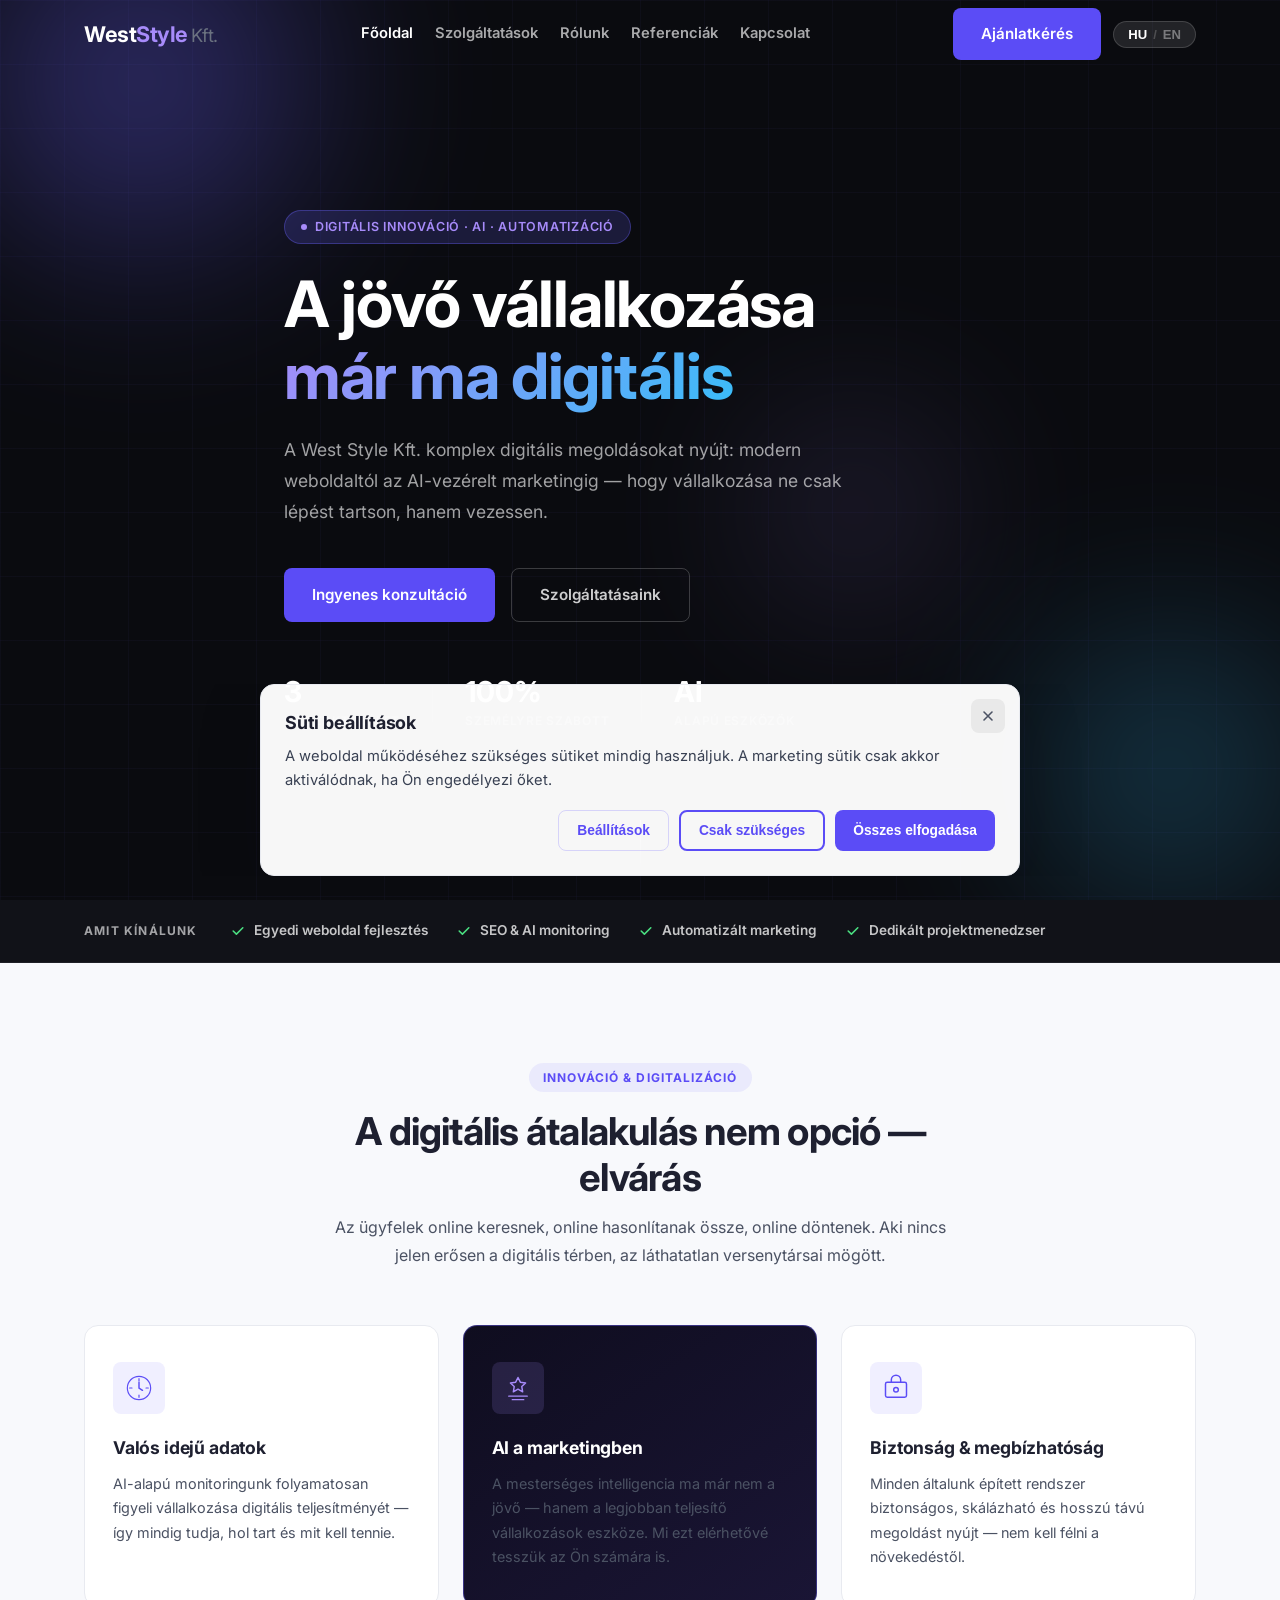
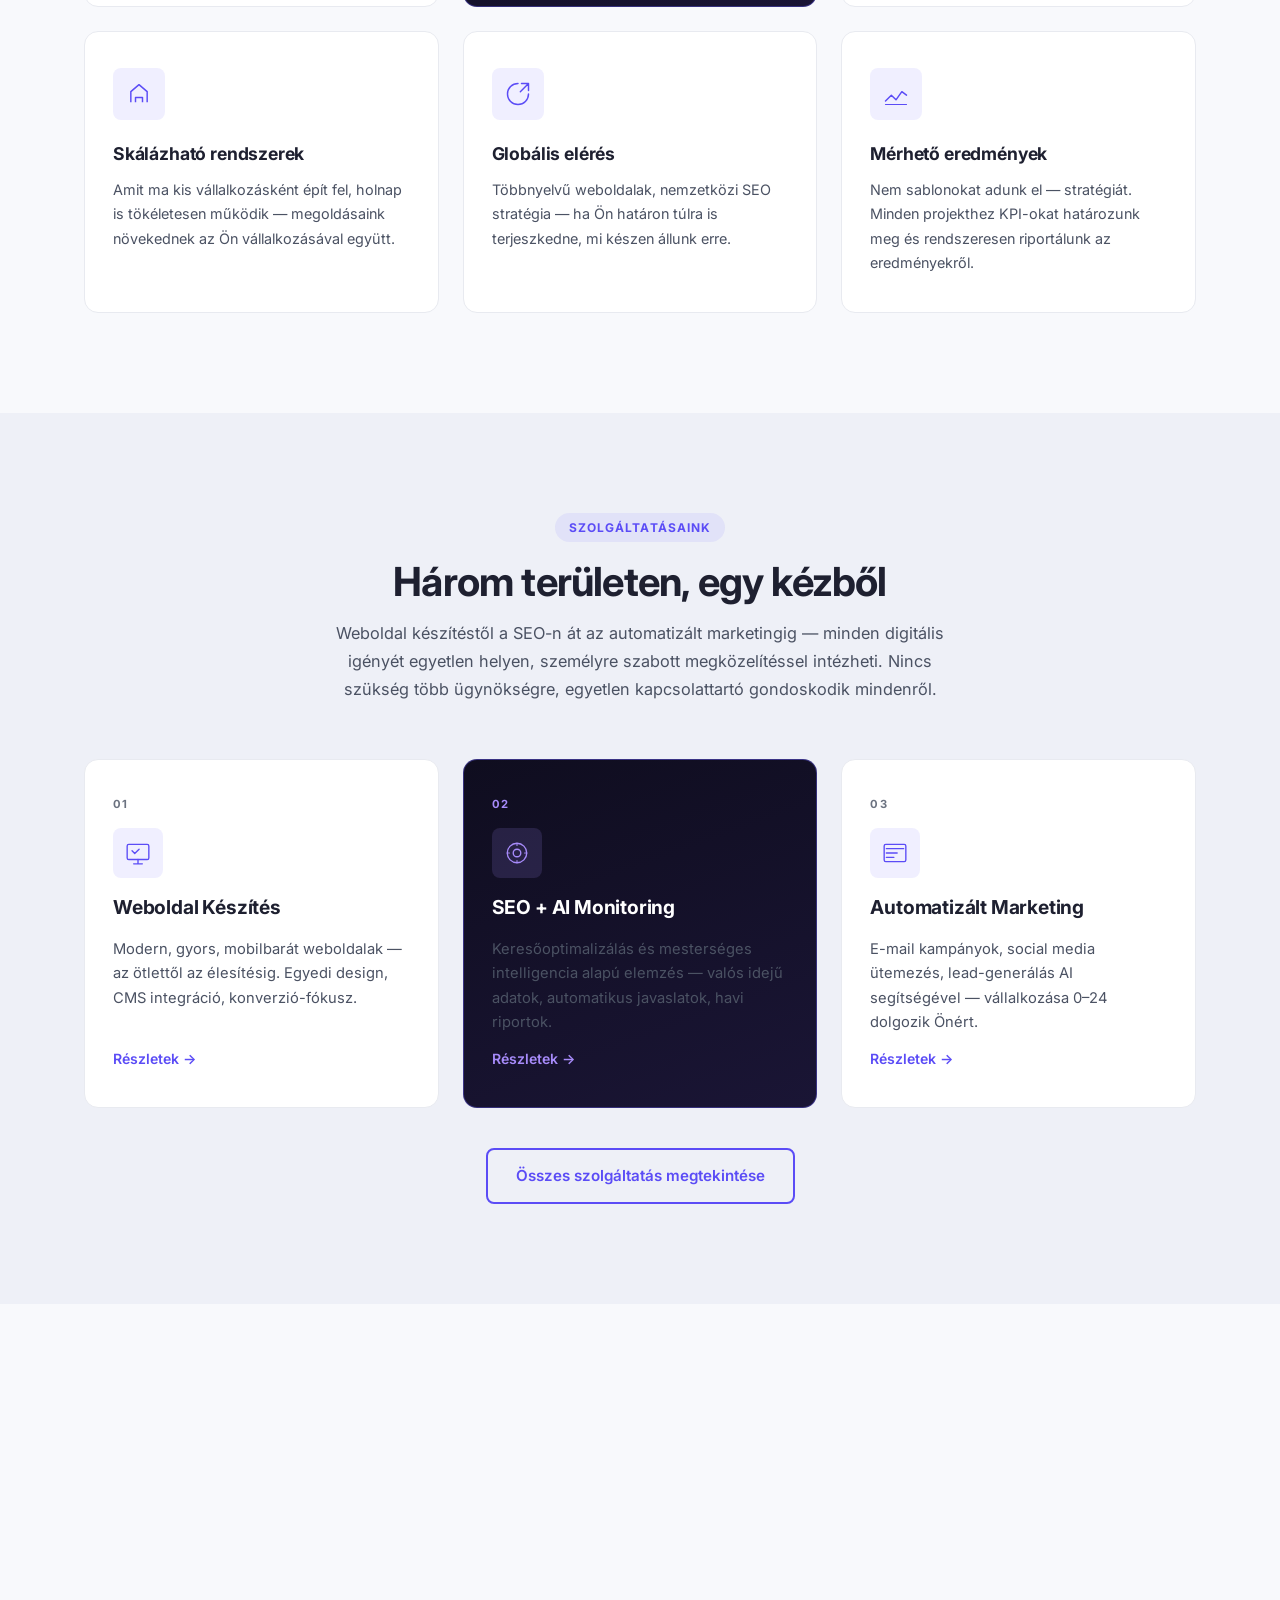
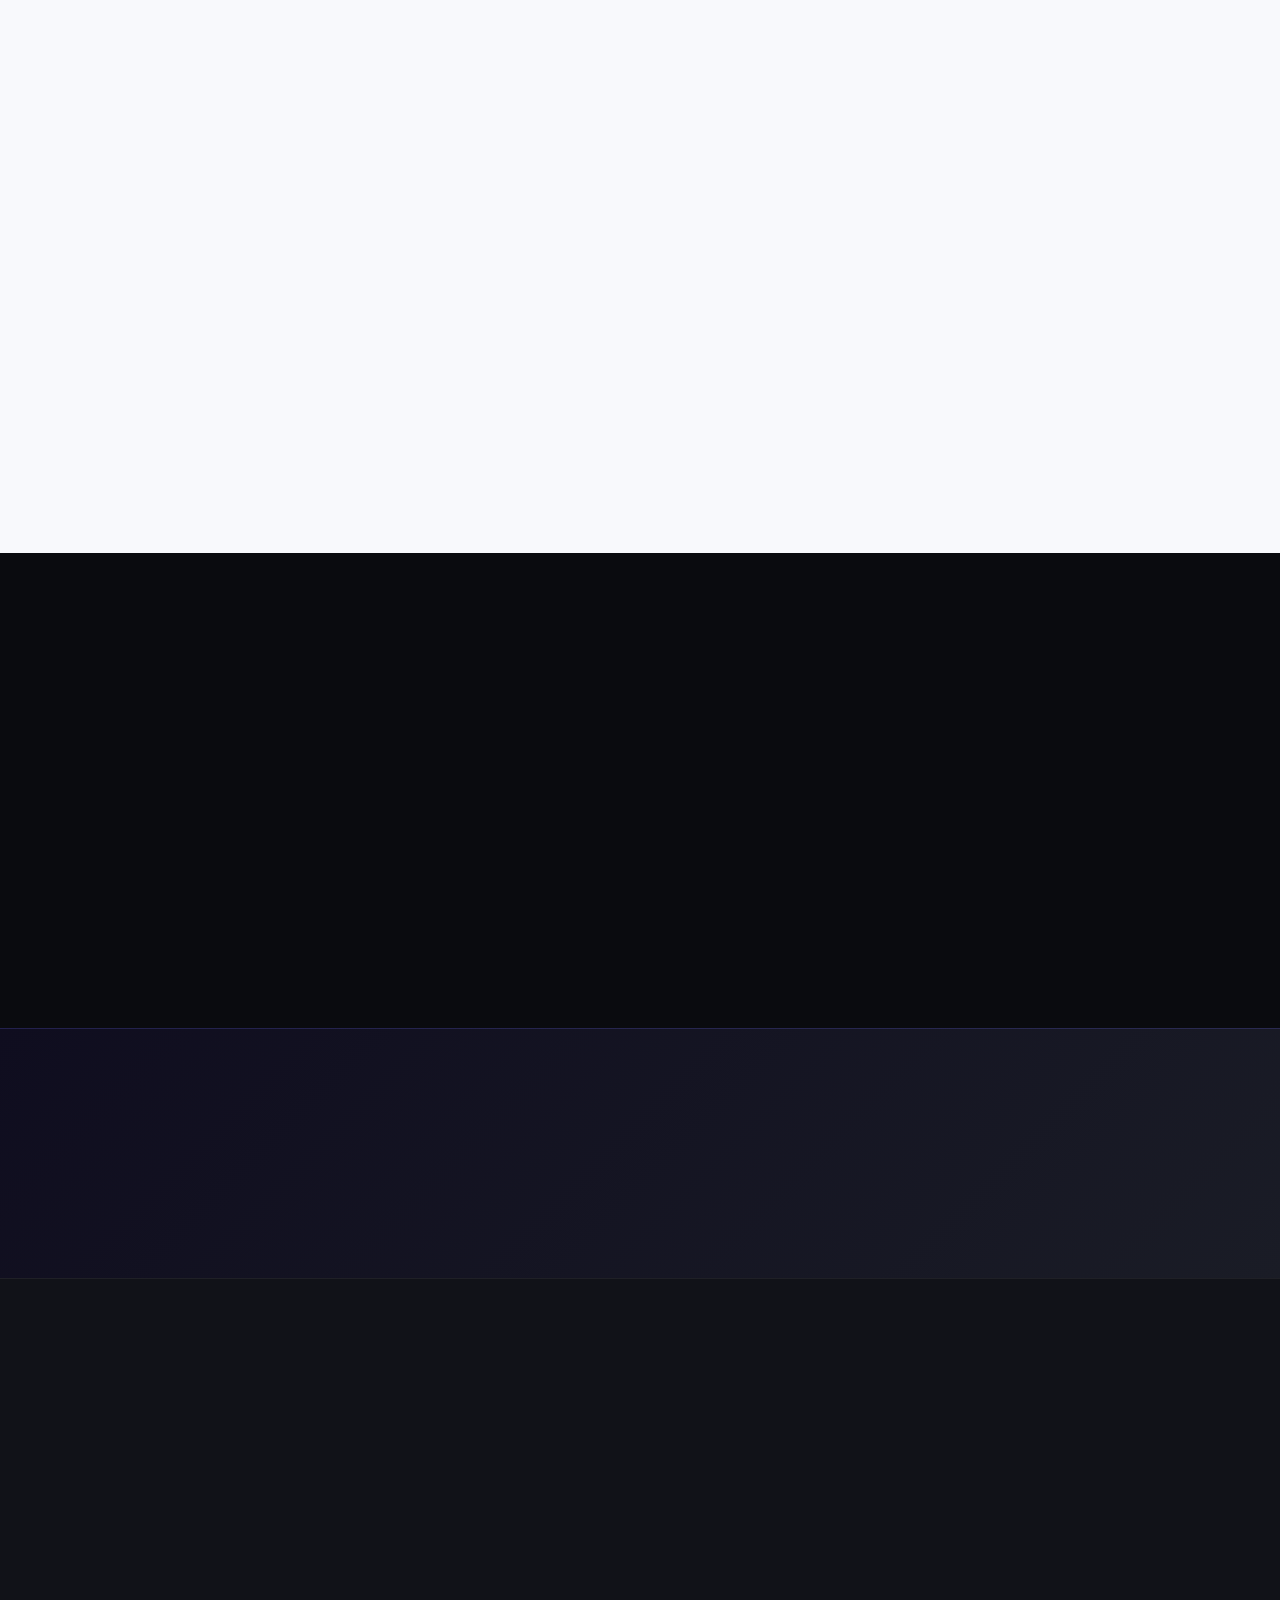
==== index.html @ ca1b60b7 "fix(seo): apply SEO fixes to index.html — 2026-07-02 Changes: meta_description Generated by SEO Agen" ====
<!DOCTYPE html>
<html lang="hu">
<head>
  <meta charset="UTF-8" />
  <meta name="viewport" content="width=device-width, initial-scale=1.0" />
  <title>Kapcsolat – West Style Kft. | Weboldal készítés Mosonmagyaróváron</title>
  <meta name="description" content="Professzionális weboldal készítés, SEO optimalizálás és AI marketing megoldások kis- és középvállalkozások számára. Kérjen ajánlatot még ma!" />
  <link rel="preconnect" href="https://fonts.googleapis.com" />
  <link rel="preconnect" href="https://fonts.gstatic.com" crossorigin />
  <link rel="preload" as="style" href="https://fonts.googleapis.com/css2?family=Inter:wght@400;600;700&display=swap" onload="this.onload=null;this.rel='stylesheet'" />
  <noscript><link href="https://fonts.googleapis.com/css2?family=Inter:wght@400;600;700&display=swap" rel="stylesheet" /></noscript>
  <link rel="canonical" href="https://weststylee.hu/" />
  <link rel="stylesheet" href="style.css" />
  
  
  
  
  
  
  
  
  
  <script type="application/ld+json">
{
  "@context": "https://schema.org",
  "@type": "Service",
  "serviceType": "Weboldal készítés és digitális marketing",
  "provider": {
    "@type": "Organization",
    "name": "West Style Kft.",
    "url": "https://weststylee.hu"
  },
  "areaServed": {
    "@type": "City",
    "name": "Mosonmagyaróvár"
  },
  "hasOfferCatalog": {
    "@type": "OfferCatalog",
    "name": "Digitális szolgáltatások",
    "itemListElement": [
      {
        "@type": "Offer",
        "itemOffered": {
          "@type": "Service",
          "name": "Weboldal készítés"
        }
      },
      {
        "@type": "Offer",
        "itemOffered": {
          "@type": "Service",
          "name": "SEO optimalizálás"
        }
      },
      {
        "@type": "Offer",
        "itemOffered": {
          "@type": "Service",
          "name": "AI-alapú marketing"
        }
      }
    ]
  }
}
</script>
</head>
<body>

  <!-- NAVBAR -->
  <header class="navbar" id="navbar">
    <div class="container nav-inner">
      <a href="index.html" class="logo">
        <span class="logo-west">West</span><span class="logo-style">Style</span>
        <span class="logo-kft">Kft.</span>
      </a>
      <nav class="nav-links" id="nav-links">
        <a href="index.html" class="nav-active" data-i18n="nav.home">Főoldal</a>
        <a href="szolgaltatasok.html" data-i18n="nav.services">Szolgáltatások</a>
        <a href="rolunk.html" data-i18n="nav.about">Rólunk</a>
        <a href="referenciak.html" data-i18n="nav.references">Referenciák</a>
        <a href="kapcsolat.html" data-i18n="nav.contact">Kapcsolat</a>
      </nav>
      <div class="nav-right">
        <a href="kapcsolat.html" class="btn btn-primary btn-sm" data-i18n="nav.cta">Ajánlatkérés</a>
        <button class="lang-toggle" id="langToggle" type="button" aria-label="Nyelvváltás">
          <span class="lang-hu active" id="langHU">HU</span>
          <span class="lang-sep">/</span>
          <span class="lang-en" id="langEN">EN</span>
        </button>
        <button class="hamburger" id="hamburger" type="button" aria-label="Menü megnyitása" aria-controls="nav-links" aria-expanded="false">
          <span></span><span></span><span></span>
        </button>
      </div>
    </div>
  </header>

  
  <main>
<!-- HERO -->
  <section class="hero" id="hero">
    <div class="hero-bg">
      <div class="hero-orb orb1"></div>
      <div class="hero-orb orb2"></div>
      <div class="hero-orb orb3"></div>
      <div class="hero-grid"></div>
    </div>
    <div class="container hero-content">
      <div class="hero-badge" data-i18n="hero.badge">Digitális Innováció · AI · Automatizáció</div>
      <h1 class="hero-title">
        <span data-i18n="hero.title1">A jövő vállalkozása</span><br />
        <span class="gradient-text" data-i18n="hero.title2">már ma digitális</span>
      </h1>
      <p class="hero-sub" data-i18n="hero.sub">
        A West Style Kft. komplex digitális megoldásokat nyújt: modern weboldaltól az AI-vezérelt
        marketingig — hogy vállalkozása ne csak lépést tartson, hanem vezessen.
      </p>
      <div class="hero-actions">
        <a href="kapcsolat.html" class="btn btn-primary" data-i18n="hero.cta">Ingyenes konzultáció</a>
        <a href="szolgaltatasok.html" class="btn btn-ghost" data-i18n="hero.learn">Szolgáltatásaink</a>
      </div>
      <div class="hero-stats">
        <div class="stat">
          <span class="stat-num">3</span>
          <span class="stat-label" data-i18n="hero.stat1">Fő szakterület</span>
        </div>
        <div class="stat-divider"></div>
        <div class="stat">
          <span class="stat-num">100%</span>
          <span class="stat-label" data-i18n="hero.stat2">Személyre szabott</span>
        </div>
        <div class="stat-divider"></div>
        <div class="stat">
          <span class="stat-num">AI</span>
          <span class="stat-label" data-i18n="hero.stat3">Alapú eszközök</span>
        </div>
      </div>
    </div>
    <div class="hero-scroll"><div class="scroll-line"></div></div>
  </section>

  <!-- TRUST BAR -->
  <section class="trust-bar">
    <div class="container trust-inner">
      <span class="trust-label" data-i18n="trust.label">Amit kínálunk</span>
      <div class="trust-items">
        <div class="trust-item">
          <svg viewBox="0 0 20 20" fill="currentColor"><path fill-rule="evenodd" d="M16.707 5.293a1 1 0 010 1.414l-8 8a1 1 0 01-1.414 0l-4-4a1 1 0 011.414-1.414L8 12.586l7.293-7.293a1 1 0 011.414 0z" clip-rule="evenodd"/></svg>
          <span data-i18n="trust.i1">Egyedi weboldal fejlesztés</span>
        </div>
        <div class="trust-item">
          <svg viewBox="0 0 20 20" fill="currentColor"><path fill-rule="evenodd" d="M16.707 5.293a1 1 0 010 1.414l-8 8a1 1 0 01-1.414 0l-4-4a1 1 0 011.414-1.414L8 12.586l7.293-7.293a1 1 0 011.414 0z" clip-rule="evenodd"/></svg>
          <span data-i18n="trust.i2">SEO &amp; AI monitoring</span>
        </div>
        <div class="trust-item">
          <svg viewBox="0 0 20 20" fill="currentColor"><path fill-rule="evenodd" d="M16.707 5.293a1 1 0 010 1.414l-8 8a1 1 0 01-1.414 0l-4-4a1 1 0 011.414-1.414L8 12.586l7.293-7.293a1 1 0 011.414 0z" clip-rule="evenodd"/></svg>
          <span data-i18n="trust.i3">Automatizált marketing</span>
        </div>
        <div class="trust-item">
          <svg viewBox="0 0 20 20" fill="currentColor"><path fill-rule="evenodd" d="M16.707 5.293a1 1 0 010 1.414l-8 8a1 1 0 01-1.414 0l-4-4a1 1 0 011.414-1.414L8 12.586l7.293-7.293a1 1 0 011.414 0z" clip-rule="evenodd"/></svg>
          <span data-i18n="trust.i4">Dedikált projektmenedzser</span>
        </div>
      </div>
    </div>
  </section>

  <!-- INNOVATION SECTION -->
  <section class="innovation" id="innovation">
    <div class="container">
      <div class="inno-header fade-in">
        <span class="section-tag" data-i18n="inno.tag">Innováció &amp; Digitalizáció</span>
        <h2 data-i18n="inno.title">A digitális átalakulás nem opció — elvárás</h2>
        <p data-i18n="inno.sub">Az ügyfelek online keresnek, online hasonlítanak össze, online döntenek. Aki nincs jelen erősen a digitális térben, az láthatatlan versenytársai mögött.</p>
      </div>
      <div class="inno-grid">
        <div class="inno-card fade-in">
          <div class="inno-icon">
            <svg viewBox="0 0 48 48" fill="none"><circle cx="24" cy="24" r="20" stroke="currentColor" stroke-width="2"/><path d="M24 14v10l6 4" stroke="currentColor" stroke-width="2.5" stroke-linecap="round"/><path d="M8 24h4M36 24h4M24 8v4M24 36v4" stroke="currentColor" stroke-width="2" stroke-linecap="round"/></svg>
          </div>
          <h3 data-i18n="inno.c1.title">Valós idejű adatok</h3>
          <p data-i18n="inno.c1.desc">AI-alapú monitoringunk folyamatosan figyeli vállalkozása digitális teljesítményét — így mindig tudja, hol tart és mit kell tennie.</p>
        </div>
        <div class="inno-card inno-featured fade-in">
          <div class="inno-icon">
            <svg viewBox="0 0 48 48" fill="none"><path d="M24 6l4 8 9 1.3-6.5 6.3 1.5 9L24 26l-8 4.6 1.5-9L11 15.3l9-1.3z" stroke="currentColor" stroke-width="2.5" stroke-linejoin="round"/><path d="M8 38h32M14 44h20" stroke="currentColor" stroke-width="2" stroke-linecap="round"/></svg>
          </div>
          <h3 data-i18n="inno.c2.title">AI a marketingben</h3>
          <p data-i18n="inno.c2.desc">A mesterséges intelligencia ma már nem a jövő — hanem a legjobban teljesítő vállalkozások eszköze. Mi ezt elérhetővé tesszük az Ön számára is.</p>
        </div>
        <div class="inno-card fade-in">
          <div class="inno-icon">
            <svg viewBox="0 0 48 48" fill="none"><rect x="6" y="14" width="36" height="26" rx="3" stroke="currentColor" stroke-width="2.5"/><path d="M16 14V10a8 8 0 0116 0v4" stroke="currentColor" stroke-width="2.5" stroke-linecap="round"/><circle cx="24" cy="27" r="4" stroke="currentColor" stroke-width="2.5"/></svg>
          </div>
          <h3 data-i18n="inno.c3.title">Biztonság &amp; megbízhatóság</h3>
          <p data-i18n="inno.c3.desc">Minden általunk épített rendszer biztonságos, skálázható és hosszú távú megoldást nyújt — nem kell félni a növekedéstől.</p>
        </div>
        <div class="inno-card fade-in">
          <div class="inno-icon">
            <svg viewBox="0 0 48 48" fill="none"><path d="M10 38V20l14-12 14 12v18" stroke="currentColor" stroke-width="2.5" stroke-linejoin="round"/><path d="M18 38v-8h12v8" stroke="currentColor" stroke-width="2.5" stroke-linejoin="round"/></svg>
          </div>
          <h3 data-i18n="inno.c4.title">Skálázható rendszerek</h3>
          <p data-i18n="inno.c4.desc">Amit ma kis vállalkozásként épít fel, holnap is tökéletesen működik — megoldásaink növekednek az Ön vállalkozásával együtt.</p>
        </div>
        <div class="inno-card fade-in">
          <div class="inno-icon">
            <svg viewBox="0 0 48 48" fill="none"><path d="M24 6C14 6 6 14 6 24s8 18 18 18 18-8 18-18" stroke="currentColor" stroke-width="2.5" stroke-linecap="round"/><path d="M30 6l12 0 0 12M42 6L28 20" stroke="currentColor" stroke-width="2.5" stroke-linecap="round" stroke-linejoin="round"/></svg>
          </div>
          <h3 data-i18n="inno.c5.title">Globális elérés</h3>
          <p data-i18n="inno.c5.desc">Többnyelvű weboldalak, nemzetközi SEO stratégia — ha Ön határon túlra is terjeszkedne, mi készen állunk erre.</p>
        </div>
        <div class="inno-card fade-in">
          <div class="inno-icon">
            <svg viewBox="0 0 48 48" fill="none"><path d="M6 36l10-10 8 8 10-14 8 6" stroke="currentColor" stroke-width="2.5" stroke-linecap="round" stroke-linejoin="round"/><path d="M6 42h36" stroke="currentColor" stroke-width="2" stroke-linecap="round"/></svg>
          </div>
          <h3 data-i18n="inno.c6.title">Mérhető eredmények</h3>
          <p data-i18n="inno.c6.desc">Nem sablonokat adunk el — stratégiát. Minden projekthez KPI-okat határozunk meg és rendszeresen riportálunk az eredményekről.</p>
        </div>
      </div>
    </div>
  </section>

  <!-- SERVICES TEASER -->
  <section class="services-teaser" id="services">
    <div class="container">
      <div class="section-header fade-in">
        <span class="section-tag" data-i18n="st.tag">Szolgáltatásaink</span>
        <h2 data-i18n="st.title">Három területen, egy csapattal</h2>
        <p data-i18n="st.sub">Teljeskörű digitális jelenlét, egyetlen megbízható partnertől.</p>
      </div>
      <div class="st-grid">

        <div class="st-card fade-in">
          <div class="st-num">01</div>
          <div class="st-icon">
            <svg viewBox="0 0 48 48" fill="none"><rect x="4" y="8" width="40" height="28" rx="3" stroke="currentColor" stroke-width="2.5"/><path d="M16 44h16M24 36v8" stroke="currentColor" stroke-width="2.5" stroke-linecap="round"/><path d="M13 20l5 5 8-8" stroke="currentColor" stroke-width="2.5" stroke-linecap="round" stroke-linejoin="round"/></svg>
          </div>
          <h3 data-i18n="st.s1.title">Weboldal Készítés</h3>
          <p data-i18n="st.s1.desc">Modern, gyors, mobilbarát weboldalak — az ötlettől az élesítésig. Egyedi design, CMS integráció, konverzió-fókusz.</p>
          <a href="szolgaltatasok.html#web" class="st-link" data-i18n="st.more">Részletek →</a>
        </div>

        <div class="st-card st-featured fade-in">
          <div class="st-num">02</div>
          <div class="st-icon">
            <svg viewBox="0 0 48 48" fill="none"><circle cx="24" cy="24" r="18" stroke="currentColor" stroke-width="2.5"/><circle cx="24" cy="24" r="7" stroke="currentColor" stroke-width="2.5"/><path d="M24 6v4M24 38v4M6 24h4M38 24h4" stroke="currentColor" stroke-width="2" stroke-linecap="round"/></svg>
          </div>
          <h3 data-i18n="st.s2.title">SEO + AI Monitoring</h3>
          <p data-i18n="st.s2.desc">Keresőoptimalizálás és mesterséges intelligencia alapú elemzés — valós idejű adatok, automatikus javaslatok, havi riportok.</p>
          <a href="szolgaltatasok.html#seo" class="st-link" data-i18n="st.more">Részletek →</a>
        </div>

        <div class="st-card fade-in">
          <div class="st-num">03</div>
          <div class="st-icon">
            <svg viewBox="0 0 48 48" fill="none"><rect x="4" y="8" width="40" height="32" rx="3" stroke="currentColor" stroke-width="2.5"/><path d="M8 16h32M8 24h20M8 32h14" stroke="currentColor" stroke-width="2.5" stroke-linecap="round"/></svg>
          </div>
          <h3 data-i18n="st.s3.title">Automatizált Marketing</h3>
          <p data-i18n="st.s3.desc">E-mail kampányok, social media ütemezés, lead-generálás AI segítségével — vállalkozása 0–24 dolgozik Önért.</p>
          <a href="szolgaltatasok.html#marketing" class="st-link" data-i18n="st.more">Részletek →</a>
        </div>

      </div>
      <div class="st-cta fade-in">
        <a href="szolgaltatasok.html" class="btn btn-outline" data-i18n="st.all">Összes szolgáltatás megtekintése</a>
      </div>
    </div>
  </section>

  <!-- ABOUT / COMPANY -->
  <section class="company" id="about">
    <div class="container company-inner">
      <div class="company-text fade-in">
        <span class="section-tag" data-i18n="co.tag">Rólunk</span>
        <h2 data-i18n="co.title">West Style Kft. — több mint egy ügynökség</h2>
        <p data-i18n="co.desc1">Nem sablonmegoldásokat értékesítünk. Minden ügyfélhez egyedileg közelítünk: megértjük az üzleti céljait, megvizsgáljuk a piacát, majd egy komplex digitális stratégiát dolgozunk ki — és véghez is visszük.</p>
        <p data-i18n="co.desc2">Csapatunk folyamatosan képzi magát a legújabb digitális trendekben és AI-eszközökben, hogy mindig a leghatékonyabb megoldást tudjuk nyújtani.</p>
        <div class="company-values">
          <div class="cv-item">
            <span class="cv-num">01</span>
            <div>
              <strong data-i18n="cv1.t">Átláthatóság</strong>
              <span data-i18n="cv1.d">Folyamatos kommunikáció, nincsenek rejtett költségek.</span>
            </div>
          </div>
          <div class="cv-item">
            <span class="cv-num">02</span>
            <div>
              <strong data-i18n="cv2.t">Eredményorientált</strong>
              <span data-i18n="cv2.d">Mérjük és optimalizáljuk a közös munkánk hatását.</span>
            </div>
          </div>
          <div class="cv-item">
            <span class="cv-num">03</span>
            <div>
              <strong data-i18n="cv3.t">Hosszú távú partnerség</strong>
              <span data-i18n="cv3.d">Nem projektet adunk el — valódi partneri kapcsolatot.</span>
            </div>
          </div>
        </div>
        <a href="rolunk.html" class="btn btn-primary" data-i18n="co.cta">Ismerjen meg minket</a>
      </div>
      <div class="company-visual fade-in">
        <div class="cv-graphic">
          <div class="cvg-ring r1"></div>
          <div class="cvg-ring r2"></div>
          <div class="cvg-ring r3"></div>
          <div class="cvg-center"><span>W</span></div>
          <div class="cvg-dot d1"></div>
          <div class="cvg-dot d2"></div>
          <div class="cvg-dot d3"></div>
          <div class="cvg-dot d4"></div>
          <div class="cvg-label l1" data-i18n="cvl.web">Web</div>
          <div class="cvg-label l4" data-i18n="cvl.seo">SEO</div>
          <div class="cvg-label l3" data-i18n="cvl.ai">AI</div>
          <div class="cvg-label l2" data-i18n="cvl.mkt">Marketing</div>
        </div>
      </div>
    </div>
  </section>

  <!-- PROCESS STRIP -->
  <section class="process">
    <div class="container">
      <div class="section-header fade-in">
        <span class="section-tag" data-i18n="proc.tag">Hogyan dolgozunk?</span>
        <h2 data-i18n="proc.title">Egyszerű, átlátható folyamat</h2>
      </div>
      <div class="proc-steps">
        <div class="proc-step fade-in">
          <div class="ps-num">1</div>
          <h3 data-i18n="ps1.t">Konzultáció</h3>
          <p data-i18n="ps1.d">Megismerjük vállalkozását, céljait és jelenlegi helyzetét.</p>
        </div>
        <div class="proc-arrow">→</div>
        <div class="proc-step fade-in">
          <div class="ps-num">2</div>
          <h3 data-i18n="ps2.t">Stratégia</h3>
          <p data-i18n="ps2.d">Egyedi digitális stratégiát dolgozunk ki az Ön céljaihoz.</p>
        </div>
        <div class="proc-arrow">→</div>
        <div class="proc-step fade-in">
          <div class="ps-num">3</div>
          <h3 data-i18n="ps3.t">Kivitelezés</h3>
          <p data-i18n="ps3.d">Megvalósítjuk a tervet — határidőre, teljes átláthatósággal.</p>
        </div>
        <div class="proc-arrow">→</div>
        <div class="proc-step fade-in">
          <div class="ps-num">4</div>
          <h3 data-i18n="ps4.t">Optimalizálás</h3>
          <p data-i18n="ps4.d">Mérjük az eredményeket és folyamatosan fejlesztünk.</p>
        </div>
      </div>
    </div>
  </section>

  <!-- CTA BANNER -->
  <section class="cta-banner">
    <div class="container cta-inner fade-in">
      <div class="cta-text">
        <h2 data-i18n="cta.title">Készen áll a digitális ugrásra?</h2>
        <p data-i18n="cta.sub">Kérjen ingyenes konzultációt — 24 órán belül visszahívjuk.</p>
      </div>
      <a href="kapcsolat.html" class="btn btn-primary btn-lg" data-i18n="cta.btn">Kapcsolatfelvétel</a>
    </div>
  </section>

  <!-- FOOTER -->
  </main>

  <footer class="footer">
    <div class="container footer-inner">
      <div class="footer-top">
        <div class="footer-brand">
          <a href="index.html" class="logo">
            <span class="logo-west">West</span><span class="logo-style">Style</span>
            <span class="logo-kft">Kft.</span>
          </a>
          <p data-i18n="footer.tagline">Digitális megoldások, valódi eredmények.</p>
        </div>
        <div class="footer-nav">
          <span class="fn-title" data-i18n="footer.nav">Navigáció</span>
          <a href="index.html" data-i18n="nav.home">Főoldal</a>
          <a href="szolgaltatasok.html" data-i18n="nav.services">Szolgáltatások</a>
          <a href="rolunk.html" data-i18n="nav.about">Rólunk</a>
          <a href="referenciak.html" data-i18n="nav.references">Referenciák</a>
          <a href="kapcsolat.html" data-i18n="nav.contact">Kapcsolat</a>
          <a href="aszf.html" data-i18n="legal.terms">ÁSZF</a>
          <a href="adatvedelem.html" data-i18n="legal.privacy">Adatvédelmi tájékoztató</a>
        </div>
        <div class="footer-nav">
          <span class="fn-title" data-i18n="footer.services">Szolgáltatások</span>
          <a href="szolgaltatasok.html#web" data-i18n="s1.title">Weboldal Készítés</a>
          <a href="szolgaltatasok.html#seo" data-i18n="s2.title">SEO + AI Monitoring</a>
          <a href="szolgaltatasok.html#marketing" data-i18n="s3.title">Automatizált Marketing</a>
        </div>
        <div class="footer-contact-col">
          <span class="fn-title" data-i18n="footer.contactTitle">Elérhetőség</span>
          <a href="mailto:info@weststylee.hu">info@weststylee.hu</a>
          <a href="tel:+36306397354">+36 30 639 7354</a>
        </div>
      </div>
      <div class="footer-bottom">
        <p class="footer-copy">© 2026 West Style Kft. <span data-i18n="footer.rights">Minden jog fenntartva.</span></p>
      </div>
    </div>
  </footer>

  <script src="script.js" defer></script>
</body>
</html>
---- style.css ----
/* ===== RESET & BASE ===== */
*, *::before, *::after { box-sizing: border-box; margin: 0; padding: 0; }

:root {
  --dark:       #0a0b0f;
  --dark-2:     #111218;
  --dark-3:     #1a1c26;
  --accent:     #5b4cf6;
  --accent-2:   #a78bfa;
  --accent-3:   #38bdf8;
  --light:      #f8f9fc;
  --light-2:    #eef0f7;
  --mid:        #6b7280;
  --text:       #1e2030;
  --text-light: #4b5263;
  --white:      #ffffff;
  --radius:     14px;
  --radius-sm:  8px;
  --shadow:     0 4px 24px rgba(0,0,0,.08);
  --shadow-lg:  0 12px 48px rgba(0,0,0,.14);
  --transition: .25s cubic-bezier(.4,0,.2,1);
}

html { scroll-behavior: smooth; font-size: 16px; }
body { font-family: 'Inter', system-ui, -apple-system, BlinkMacSystemFont, "Segoe UI", sans-serif; background: var(--light); color: var(--text); line-height: 1.6; overflow-x: hidden; }
.container { width: 100%; max-width: 1160px; margin: 0 auto; padding: 0 24px; }
img { display: block; max-width: 100%; }
a { text-decoration: none; color: inherit; }

/* ===== NAVBAR ===== */
.navbar {
  position: fixed; top: 0; left: 0; right: 0; z-index: 100;
  padding: 0; transition: background var(--transition), box-shadow var(--transition);
}
.navbar.scrolled {
  background: rgba(10,11,15,.92);
  backdrop-filter: blur(16px);
  box-shadow: 0 1px 0 rgba(255,255,255,.06);
}
.nav-inner { display: flex; align-items: center; justify-content: space-between; height: 68px; }

.logo { display: inline-flex; align-items: baseline; font-size: 1.35rem; font-weight: 700; letter-spacing: -.5px; white-space: nowrap; }
.logo-west  { color: var(--white); }
.logo-style { color: var(--accent-2); }
.logo-kft   { color: var(--mid); font-weight: 400; font-size: .85em; margin-left: 3px; }

.nav-links { display: flex; gap: 22px; }
.nav-links a { color: rgba(255,255,255,.65); font-size: .92rem; font-weight: 600; transition: color var(--transition); }
.nav-links a:hover, .nav-links a.nav-active { color: var(--white); }
.nav-links a.nav-active { font-weight: 600; }

.nav-right { display: flex; align-items: center; gap: 12px; }

.btn-sm { padding: 8px 18px; font-size: .85rem; border-radius: var(--radius-sm); }

.lang-toggle {
  background: rgba(255,255,255,.1); border: 1px solid rgba(255,255,255,.15);
  border-radius: 20px; padding: 5px 14px; cursor: pointer;
  display: flex; align-items: center; gap: 6px;
  font-size: .82rem; font-weight: 600; transition: background var(--transition);
}
.lang-toggle:hover { background: rgba(255,255,255,.18); }
.lang-hu, .lang-en { color: rgba(255,255,255,.4); transition: color var(--transition); }
.lang-hu.active, .lang-en.active { color: var(--white); }
.lang-sep { color: rgba(255,255,255,.2); }

.hamburger { display: none; flex-direction: column; gap: 5px; background: none; border: none; cursor: pointer; padding: 4px; }
.hamburger span { display: block; width: 24px; height: 2px; background: var(--white); border-radius: 2px; transition: transform var(--transition), opacity var(--transition); }
.hamburger.open span:nth-child(1) { transform: translateY(7px) rotate(45deg); }
.hamburger.open span:nth-child(2) { opacity: 0; }
.hamburger.open span:nth-child(3) { transform: translateY(-7px) rotate(-45deg); }

/* ===== HERO ===== */
.hero { min-height: 100vh; background: var(--dark); display: flex; align-items: center; position: relative; overflow: hidden; padding: 120px 0 80px; }
.hero-bg { position: absolute; inset: 0; pointer-events: none; }
.hero-orb { position: absolute; border-radius: 50%; filter: blur(80px); opacity: .45; }
.orb1 { width: 520px; height: 520px; background: radial-gradient(circle, #6c63ff 0%, transparent 70%); top: -180px; left: -120px; }
.orb2 { width: 420px; height: 420px; background: radial-gradient(circle, #38bdf8 0%, transparent 70%); bottom: -80px; right: -100px; opacity: .3; }
.orb3 { width: 300px; height: 300px; background: radial-gradient(circle, #a78bfa 0%, transparent 70%); top: 40%; left: 55%; opacity: .2; }

.hero-grid {
  position: absolute; inset: 0;
  background-image: linear-gradient(rgba(108,99,255,.04) 1px, transparent 1px),
                    linear-gradient(90deg, rgba(108,99,255,.04) 1px, transparent 1px);
  background-size: 64px 64px;
}

.hero-content { position: relative; z-index: 2; max-width: 760px; }

.hero-badge {
  display: inline-flex; align-items: center; gap: 8px;
  background: rgba(108,99,255,.18); border: 1px solid rgba(108,99,255,.35);
  color: var(--accent-2); padding: 6px 16px; border-radius: 20px;
  font-size: .78rem; font-weight: 600; letter-spacing: .06em; text-transform: uppercase; margin-bottom: 24px;
}
.hero-badge::before { content: ''; display: block; width: 6px; height: 6px; background: var(--accent-2); border-radius: 50%; animation: pulse 2s ease-in-out infinite; }

@keyframes pulse { 0%, 100% { opacity: 1; transform: scale(1); } 50% { opacity: .5; transform: scale(.7); } }

.hero-title { font-size: clamp(2.4rem, 5.5vw, 4rem); font-weight: 700; line-height: 1.12; color: var(--white); margin-bottom: 24px; letter-spacing: -.02em; }
.gradient-text { background: linear-gradient(135deg, var(--accent-2) 0%, var(--accent-3) 100%); -webkit-background-clip: text; -webkit-text-fill-color: transparent; background-clip: text; }
.hero-sub { font-size: 1.1rem; color: rgba(255,255,255,.62); max-width: 580px; margin-bottom: 40px; line-height: 1.75; }
.hero-actions { display: flex; gap: 16px; flex-wrap: wrap; margin-bottom: 56px; }

/* ===== BUTTONS ===== */
.btn { display: inline-flex; align-items: center; justify-content: center; gap: 8px; padding: 14px 28px; border-radius: var(--radius-sm); font-size: .95rem; font-weight: 600; cursor: pointer; border: none; transition: all var(--transition); }
.btn-primary { background: var(--accent); color: var(--white); }
.btn-primary:hover { background: #4f3ee8; transform: translateY(-2px); box-shadow: 0 8px 28px rgba(91,76,246,.4); }
.btn-ghost { background: transparent; color: rgba(255,255,255,.8); border: 1px solid rgba(255,255,255,.2); }
.btn-ghost:hover { background: rgba(255,255,255,.08); border-color: rgba(255,255,255,.4); color: var(--white); }
.btn-outline { background: transparent; color: var(--accent); border: 2px solid var(--accent); }
.btn-outline:hover { background: var(--accent); color: var(--white); transform: translateY(-2px); }
.btn-lg { padding: 16px 36px; font-size: 1rem; }
.btn-full { width: 100%; }

/* ===== HERO STATS ===== */
.hero-stats { display: flex; align-items: center; gap: 32px; }
.stat { display: flex; flex-direction: column; gap: 4px; }
.stat-num { font-size: 1.8rem; font-weight: 700; color: var(--white); line-height: 1; }
.stat-label { font-size: .75rem; color: rgba(255,255,255,.4); font-weight: 600; letter-spacing: .06em; text-transform: uppercase; }
.stat-divider { width: 1px; height: 36px; background: rgba(255,255,255,.1); }

.hero-scroll { position: absolute; bottom: 32px; left: 50%; transform: translateX(-50%); }
.scroll-line { width: 1px; height: 48px; background: linear-gradient(to bottom, rgba(255,255,255,.55), transparent); transform-origin: 50% 0; will-change: transform, opacity; animation: scrollLine 2s ease-in-out infinite; }
@keyframes scrollLine { 0%, 100% { opacity: .2; transform: translate3d(0, -8px, 0) scaleY(.25); } 50% { opacity: 1; transform: translate3d(0, 0, 0) scaleY(1); } }

/* ===== TRUST BAR ===== */
.trust-bar { background: var(--dark-2); border-bottom: 1px solid rgba(255,255,255,.06); padding: 20px 0; }
.trust-inner { display: flex; align-items: center; gap: 32px; flex-wrap: wrap; }
.trust-label { font-size: .75rem; font-weight: 700; letter-spacing: .1em; text-transform: uppercase; color: rgba(255,255,255,.62); white-space: nowrap; }
.trust-items { display: flex; gap: 28px; flex-wrap: wrap; }
.trust-item { display: flex; align-items: center; gap: 8px; color: rgba(255,255,255,.76); font-size: .85rem; font-weight: 600; }
.trust-item svg { width: 16px; height: 16px; color: #4ade80; flex-shrink: 0; }

/* ===== SECTION COMMON ===== */
.innovation, .services-teaser, .company, .process, .cta-banner, .footer,
.svc-detail, .why-section, .pricing, .about-story, .about-values, .about-approach,
.about-expertise, .references-showcase, .reference-process, .contact-section,
.faq-section, .legal-section {
  content-visibility: auto;
  contain-intrinsic-size: 1px 760px;
}

.section-header { text-align: center; max-width: 640px; margin: 0 auto 56px; }
.section-tag { display: inline-block; background: rgba(108,99,255,.1); color: var(--accent); padding: 5px 14px; border-radius: 20px; font-size: .75rem; font-weight: 700; letter-spacing: .09em; text-transform: uppercase; margin-bottom: 16px; }
.section-header h2 { font-size: clamp(1.8rem, 3.5vw, 2.5rem); font-weight: 700; color: var(--text); margin-bottom: 14px; letter-spacing: -.02em; line-height: 1.2; }
.section-header p { color: var(--text-light); font-size: 1.02rem; line-height: 1.7; }

/* ===== INNOVATION ===== */
.innovation { padding: 100px 0; background: var(--light); }
.inno-header { text-align: center; max-width: 640px; margin: 0 auto 56px; }
.inno-header h2 { font-size: clamp(1.8rem, 3vw, 2.4rem); font-weight: 700; letter-spacing: -.02em; margin-bottom: 14px; line-height: 1.2; }
.inno-header p { color: var(--text-light); font-size: 1rem; line-height: 1.7; }
.inno-header .section-tag { margin-bottom: 16px; }

.inno-grid { display: grid; grid-template-columns: repeat(3, 1fr); gap: 24px; }

.inno-card {
  background: var(--white); border: 1px solid #e8eaf0; border-radius: var(--radius);
  padding: 36px 28px; transition: transform var(--transition), box-shadow var(--transition), border-color var(--transition);
}
.inno-card:hover { transform: translateY(-5px); box-shadow: var(--shadow-lg); border-color: rgba(108,99,255,.2); }
.inno-featured { background: linear-gradient(145deg, #0f0d1f, #1a1535); border-color: rgba(108,99,255,.4); color: var(--white); }
.inno-featured h3 { color: var(--white); }
.inno-featured p { color: rgba(255,255,255,.6); }
.inno-featured .inno-icon { background: rgba(167,139,250,.15); color: var(--accent-2); }

.inno-icon { width: 52px; height: 52px; background: rgba(108,99,255,.1); border-radius: var(--radius-sm); display: flex; align-items: center; justify-content: center; color: var(--accent); margin-bottom: 20px; }
.inno-icon svg { width: 28px; height: 28px; }
.inno-card h3 { font-size: 1.1rem; font-weight: 700; margin-bottom: 10px; letter-spacing: -.01em; }
.inno-card p { font-size: .9rem; color: var(--text-light); line-height: 1.7; }

/* ===== SERVICES TEASER ===== */
.services-teaser { padding: 100px 0; background: var(--light-2); }

.st-grid { display: grid; grid-template-columns: repeat(3, 1fr); gap: 24px; margin-bottom: 40px; }

.st-card {
  background: var(--white); border: 1px solid #e8eaf0; border-radius: var(--radius);
  padding: 36px 28px; position: relative; display: flex; flex-direction: column; gap: 14px;
  transition: transform var(--transition), box-shadow var(--transition), border-color var(--transition);
}
.st-card:hover { transform: translateY(-5px); box-shadow: var(--shadow-lg); border-color: rgba(108,99,255,.2); }
.st-featured { background: linear-gradient(160deg, #0f0d1f 0%, #1a1535 100%); border-color: rgba(108,99,255,.4); color: var(--white); }
.st-featured p { color: rgba(255,255,255,.6); }
.st-featured .st-icon { background: rgba(167,139,250,.15); color: var(--accent-2); }
.st-featured .st-num { color: var(--accent-2); }
.st-featured .st-link { color: var(--accent-2); }

.st-num { font-size: .7rem; font-weight: 700; letter-spacing: .12em; color: var(--mid); }
.st-icon { width: 50px; height: 50px; background: rgba(108,99,255,.1); border-radius: var(--radius-sm); display: flex; align-items: center; justify-content: center; color: var(--accent); }
.st-icon svg { width: 26px; height: 26px; }
.st-card h3 { font-size: 1.2rem; font-weight: 700; letter-spacing: -.01em; }
.st-card p { font-size: .92rem; color: var(--text-light); line-height: 1.65; flex: 1; }
.st-link { font-size: .88rem; font-weight: 600; color: var(--accent); }
.st-link:hover { opacity: .75; }

.st-cta { text-align: center; }

/* ===== COMPANY ===== */
.company { padding: 100px 0; background: var(--light); }
.company-inner { display: grid; grid-template-columns: 1fr 1fr; gap: 80px; align-items: center; }

.company-text .section-tag { margin-bottom: 16px; }
.company-text h2 { font-size: clamp(1.7rem, 2.8vw, 2.3rem); font-weight: 700; letter-spacing: -.02em; margin-bottom: 20px; line-height: 1.2; }
.company-text p { color: var(--text-light); font-size: .97rem; line-height: 1.75; margin-bottom: 16px; }

.company-values { display: flex; flex-direction: column; gap: 20px; margin: 32px 0 36px; }
.cv-item { display: flex; align-items: flex-start; gap: 16px; }
.cv-num { font-size: .72rem; font-weight: 700; color: var(--accent); letter-spacing: .08em; padding-top: 3px; flex-shrink: 0; min-width: 24px; }
.cv-item strong { display: block; font-size: .95rem; font-weight: 700; margin-bottom: 3px; }
.cv-item span { font-size: .87rem; color: var(--text-light); line-height: 1.5; }

/* Company graphic */
.company-visual { display: flex; align-items: center; justify-content: center; }
.cv-graphic { position: relative; width: 340px; height: 340px; }
.cvg-ring { position: absolute; border-radius: 50%; top: 50%; left: 50%; transform: translate(-50%,-50%); border: 1.5px dashed rgba(108,99,255,.2); }
.r1 { width: 340px; height: 340px; animation: rotateSlow 28s linear infinite; }
.r2 { width: 245px; height: 245px; animation: rotateSlow 20s linear infinite reverse; border-color: rgba(167,139,250,.3); }
.r3 { width: 155px; height: 155px; animation: rotateSlow 14s linear infinite; border-color: rgba(56,189,248,.3); }
@keyframes rotateSlow { to { transform: translate(-50%,-50%) rotate(360deg); } }
.cvg-center { position: absolute; top: 50%; left: 50%; transform: translate(-50%,-50%); width: 76px; height: 76px; background: linear-gradient(135deg, var(--accent), var(--accent-2)); border-radius: 50%; display: flex; align-items: center; justify-content: center; box-shadow: 0 0 40px rgba(108,99,255,.4); }
.cvg-center span { font-size: 1.9rem; font-weight: 700; color: var(--white); }
.cvg-dot { position: absolute; width: 12px; height: 12px; border-radius: 50%; top: 50%; left: 50%; }
.d1 { transform: translate(-50%, calc(-50% - 122px)); background: var(--accent); }
.d2 { transform: translate(calc(-50% + 122px), -50%); background: var(--accent-3); }
.d3 { transform: translate(-50%, calc(-50% + 122px)); background: var(--accent-2); }
.d4 { transform: translate(calc(-50% - 122px), -50%); background: var(--accent); }
.cvg-label { position: absolute; font-size: .72rem; font-weight: 700; color: var(--accent); letter-spacing: .06em; text-transform: uppercase; top: 50%; left: 50%; }
.l1 { transform: translate(-50%, calc(-50% - 148px)); }
.l2 { transform: translate(calc(-50% + 148px), -50%); }
.l3 { transform: translate(-50%, calc(-50% + 148px)); }
.l4 { transform: translate(calc(-50% - 148px), -50%); }

/* ===== PROCESS ===== */
.process { padding: 80px 0; background: var(--dark); }
.process .section-tag { background: rgba(167,139,250,.15); color: var(--accent-2); }
.process .section-header h2 { color: var(--white); }
.proc-steps { display: flex; align-items: flex-start; justify-content: center; gap: 0; flex-wrap: wrap; }
.proc-step { text-align: center; flex: 1; min-width: 160px; max-width: 220px; padding: 0 16px; }
.ps-num { width: 52px; height: 52px; border-radius: 50%; background: rgba(108,99,255,.2); border: 2px solid var(--accent); color: var(--accent-2); font-size: 1.1rem; font-weight: 700; display: flex; align-items: center; justify-content: center; margin: 0 auto 16px; }
.proc-step h3 { color: var(--white); font-size: .97rem; font-weight: 700; margin-bottom: 8px; }
.proc-step p { color: rgba(255,255,255,.68); font-size: .85rem; line-height: 1.6; }
.proc-arrow { color: rgba(255,255,255,.2); font-size: 1.4rem; padding: 0 8px; align-self: flex-start; padding-top: 16px; }

/* ===== CTA BANNER ===== */
.cta-banner { padding: 80px 0; background: linear-gradient(135deg, #0f0d1f 0%, var(--dark-3) 100%); border-top: 1px solid rgba(108,99,255,.2); }
.cta-inner { display: flex; align-items: center; justify-content: space-between; gap: 32px; flex-wrap: wrap; }
.cta-text h2 { font-size: clamp(1.6rem, 3vw, 2.2rem); font-weight: 700; color: var(--white); margin-bottom: 8px; letter-spacing: -.02em; }
.cta-text p { color: rgba(255,255,255,.55); font-size: .97rem; }

/* ===== FOOTER ===== */
.footer { background: var(--dark-2); padding: 64px 0 32px; border-top: 1px solid rgba(255,255,255,.06); }
.footer-inner { display: flex; flex-direction: column; gap: 48px; }
.footer-top { display: grid; grid-template-columns: 2fr 1fr 1fr 1fr; gap: 40px; }
.footer-brand p { color: rgba(255,255,255,.62); font-size: .88rem; margin-top: 12px; line-height: 1.6; }
.footer-nav { display: flex; flex-direction: column; gap: 12px; }
.fn-title { font-size: .72rem; font-weight: 700; letter-spacing: .1em; text-transform: uppercase; color: rgba(255,255,255,.58); margin-bottom: 4px; }
.footer-nav a, .footer-contact-col a, .footer-contact-col span { font-size: .88rem; color: rgba(255,255,255,.72); transition: color var(--transition); }
.footer-nav a:hover, .footer-contact-col a:hover { color: var(--white); }
.footer-contact-col { display: flex; flex-direction: column; gap: 12px; }
.footer-bottom { border-top: 1px solid rgba(255,255,255,.06); padding-top: 24px; }
.footer-copy { font-size: .8rem; color: rgba(255,255,255,.58); text-align: center; }

/* ===== PAGE HERO ===== */
.page-hero { background: var(--dark); padding: 140px 0 72px; position: relative; overflow: hidden; }
.page-hero-bg { position: absolute; inset: 0; pointer-events: none; }
.page-hero-content { position: relative; z-index: 2; }
.breadcrumb { display: flex; align-items: center; gap: 8px; font-size: .82rem; color: rgba(255,255,255,.35); margin-bottom: 20px; }
.breadcrumb a { color: rgba(255,255,255,.35); transition: color var(--transition); }
.breadcrumb a:hover { color: var(--accent-2); }
.breadcrumb span { color: rgba(255,255,255,.2); }
.page-hero-content h1 { font-size: clamp(2rem, 4.5vw, 3.2rem); font-weight: 700; color: var(--white); letter-spacing: -.03em; margin-bottom: 16px; line-height: 1.15; }
.page-hero-content p { font-size: 1.05rem; color: rgba(255,255,255,.55); max-width: 520px; line-height: 1.7; }

/* ===== SERVICE DETAIL ===== */
.svc-detail { padding: 96px 0; background: var(--light); }
.svc-alt { background: var(--light-2); }
.svc-inner { display: grid; grid-template-columns: 1fr 1fr; gap: 72px; align-items: center; }
.svc-inner-rev { direction: rtl; }
.svc-inner-rev > * { direction: ltr; }

.svc-label { display: flex; align-items: center; gap: 12px; margin-bottom: 20px; }
.svc-num-tag { font-size: .68rem; font-weight: 700; letter-spacing: .12em; background: rgba(108,99,255,.12); color: var(--accent); padding: 3px 10px; border-radius: 20px; }

.svc-text h2 { font-size: clamp(1.7rem, 2.8vw, 2.2rem); font-weight: 700; letter-spacing: -.02em; margin-bottom: 18px; line-height: 1.2; }
.svc-text p { font-size: .95rem; color: var(--text-light); line-height: 1.75; margin-bottom: 14px; }

.svc-features { display: grid; grid-template-columns: 1fr 1fr; gap: 18px; margin: 28px 0 32px; }
.sf-item { display: flex; align-items: flex-start; gap: 12px; }
.sf-icon { width: 36px; height: 36px; flex-shrink: 0; background: rgba(108,99,255,.08); border-radius: 8px; display: flex; align-items: center; justify-content: center; color: var(--accent); }
.sf-icon svg { width: 18px; height: 18px; }
.sf-item strong { display: block; font-size: .88rem; font-weight: 700; margin-bottom: 3px; }
.sf-item span { font-size: .82rem; color: var(--text-light); line-height: 1.5; }

/* Mockups */
.svc-mockup { background: var(--white); border-radius: var(--radius); box-shadow: var(--shadow-lg); overflow: hidden; border: 1px solid #e8eaf0; }

.web-mockup .mock-bar { display: flex; gap: 6px; padding: 12px 16px; background: #f1f3f9; border-bottom: 1px solid #e8eaf0; }
.mock-bar span { width: 10px; height: 10px; border-radius: 50%; background: #dde0ec; }
.mock-bar span:first-child { background: #ff6b6b; }
.mock-bar span:nth-child(2) { background: #ffd93d; }
.mock-bar span:nth-child(3) { background: #6bcb77; }
.mock-body { padding: 20px; display: flex; flex-direction: column; gap: 16px; }
.mock-nav { height: 10px; background: #e8eaf0; border-radius: 4px; }
.mock-hero-block { height: 80px; background: linear-gradient(135deg, rgba(108,99,255,.2), rgba(56,189,248,.15)); border-radius: 8px; }
.mock-cards { display: flex; gap: 8px; }
.mock-card { flex: 1; height: 56px; background: #f1f3f9; border-radius: 6px; border: 1px solid #e8eaf0; }
.mock-text-lines { display: flex; flex-direction: column; gap: 6px; }
.mock-line { height: 8px; background: #e8eaf0; border-radius: 4px; }
.mock-line.w80 { width: 80%; }
.mock-line.w60 { width: 60%; }
.mock-line.w90 { width: 90%; }

.seo-mockup { padding: 28px; display: flex; flex-direction: column; gap: 24px; }
.seo-chart { display: flex; align-items: flex-end; gap: 8px; height: 120px; padding: 0 8px; }
.seo-bar { flex: 1; background: rgba(108,99,255,.2); border-radius: 4px 4px 0 0; transition: height .5s ease; }
.seo-bar-hi { background: linear-gradient(to top, var(--accent), var(--accent-2)); }
.seo-keywords { display: flex; flex-direction: column; gap: 8px; }
.seo-kw { display: flex; align-items: center; gap: 12px; padding: 10px 14px; background: #f8f9fc; border-radius: 8px; border: 1px solid #e8eaf0; }
.seo-kw-label { font-size: .78rem; font-weight: 700; color: var(--accent); min-width: 28px; }
.seo-kw-text { font-size: .85rem; color: var(--text-light); }

.mkt-mockup { padding: 28px; }
.mkt-flow { display: flex; flex-direction: column; align-items: center; gap: 0; }
.mkt-node { padding: 10px 20px; background: #f1f3f9; border: 1px solid #e8eaf0; border-radius: 20px; font-size: .82rem; font-weight: 600; color: var(--text); display: flex; align-items: center; gap: 8px; }
.mkt-node-start { background: rgba(108,99,255,.1); border-color: rgba(108,99,255,.3); color: var(--accent); }
.mkt-node-end { background: rgba(74,222,128,.1); border-color: rgba(74,222,128,.4); color: #16a34a; }
.mkt-node-email { background: rgba(56,189,248,.08); border-color: rgba(56,189,248,.3); }
.mkt-node-social { background: rgba(167,139,250,.1); border-color: rgba(167,139,250,.3); }
.mkt-arrow-v { color: var(--mid); font-size: 1.2rem; margin: 6px 0; line-height: 1; }

/* ===== WHY CARDS ===== */
.svc-why { padding: 96px 0; background: var(--dark); }
.svc-why .section-tag { background: rgba(167,139,250,.15); color: var(--accent-2); }
.svc-why .section-header h2 { color: var(--white); }
.svc-why .section-header p { color: rgba(255,255,255,.5); }
.why-grid { display: grid; grid-template-columns: repeat(4, 1fr); gap: 20px; }
.why-card { background: rgba(255,255,255,.04); border: 1px solid rgba(255,255,255,.08); border-radius: var(--radius); padding: 32px 24px; transition: background var(--transition), border-color var(--transition); }
.why-card:hover { background: rgba(108,99,255,.1); border-color: rgba(108,99,255,.25); }
.why-icon { width: 48px; height: 48px; background: rgba(108,99,255,.15); border-radius: var(--radius-sm); display: flex; align-items: center; justify-content: center; color: var(--accent-2); margin-bottom: 18px; }
.why-icon svg { width: 24px; height: 24px; }
.why-card h3 { font-size: .97rem; font-weight: 700; color: var(--white); margin-bottom: 8px; }
.why-card p { font-size: .85rem; color: rgba(255,255,255,.68); line-height: 1.65; }

/* ===== CONTACT PAGE ===== */
.contact-page { padding: 72px 0 80px; background: var(--light); }
.contact-page-alt { background: var(--light-2); }
.contact-page-inner { display: grid; grid-template-columns: 1fr 380px; gap: 40px; align-items: stretch; }

.contact-section-hd { display: flex; align-items: flex-start; gap: 16px; margin-bottom: 36px; }
.contact-section-num { font-size: .68rem; font-weight: 700; letter-spacing: .12em; color: var(--accent); background: rgba(108,99,255,.1); border-radius: 20px; padding: 4px 10px; white-space: nowrap; margin-top: 4px; }
.contact-section-hd h2 { font-size: clamp(1.4rem, 2.5vw, 1.9rem); font-weight: 700; letter-spacing: -.02em; margin-bottom: 6px; }
.contact-section-hd p { color: var(--text-light); font-size: .95rem; }

.cp-hero-btns { display: flex; gap: 12px; flex-wrap: wrap; margin-top: 28px; }

/* Quote info list */
.cs-promise-list { display: flex; flex-direction: column; gap: 20px; }
.cpl-item { display: flex; align-items: flex-start; gap: 14px; }
.cpl-icon { width: 36px; height: 36px; flex-shrink: 0; background: rgba(255,255,255,.07); border-radius: var(--radius-sm); display: flex; align-items: center; justify-content: center; color: var(--accent-2); }
.cpl-icon svg { width: 18px; height: 18px; }
.cpl-item strong { display: block; font-size: .92rem; font-weight: 700; color: var(--white); margin-bottom: 3px; }
.cpl-item span { font-size: .84rem; color: rgba(255,255,255,.5); line-height: 1.5; }

.contact-form-wrap {
  background: var(--white); border-radius: var(--radius); padding: 40px;
  border: 1px solid #e8eaf0; display: flex; flex-direction: column;
}
.contact-form-wrap h2 { font-size: 1.6rem; font-weight: 700; letter-spacing: -.02em; margin-bottom: 8px; }
.cp-sub { color: var(--text-light); font-size: .95rem; margin-bottom: 32px; }
.contact-form { display: flex; flex-direction: column; gap: 20px; flex: 1; }
.contact-form textarea { flex: 1; min-height: 140px; }
.form-row { display: grid; grid-template-columns: 1fr 1fr; gap: 20px; }

/* Form success state */
.form-success {
  display: flex; flex-direction: column; align-items: center; justify-content: center;
  text-align: center; gap: 16px; flex: 1; padding: 40px 20px;
}
.form-success-icon {
  width: 64px; height: 64px; background: rgba(74,222,128,.12); border-radius: 50%;
  display: flex; align-items: center; justify-content: center; color: #16a34a;
}
.form-success-icon svg { width: 32px; height: 32px; }
.form-success h3 { font-size: 1.25rem; font-weight: 700; letter-spacing: -.01em; }
.form-success p { font-size: .92rem; color: var(--text-light); line-height: 1.6; max-width: 320px; }
.form-group { display: flex; flex-direction: column; gap: 8px; }
.form-group label { font-size: .85rem; font-weight: 600; color: var(--text); }
.form-group input, .form-group select, .form-group textarea {
  width: 100%; padding: 13px 16px; border: 1.5px solid #dde0ec; border-radius: var(--radius-sm);
  font-family: inherit; font-size: .95rem; color: var(--text); background: var(--white);
  transition: border-color var(--transition), box-shadow var(--transition); outline: none; resize: vertical;
}
.form-group input::placeholder, .form-group textarea::placeholder { color: #9ca3af; }
.form-group input:focus, .form-group select:focus, .form-group textarea:focus { border-color: var(--accent); box-shadow: 0 0 0 3px rgba(108,99,255,.12); }
.form-group select { cursor: pointer; }
.form-note { font-size: .8rem; color: var(--mid); text-align: center; }
.hp-field {
  position: absolute;
  left: -10000px;
  top: auto;
  width: 1px;
  height: 1px;
  overflow: hidden;
  opacity: 0;
  pointer-events: none;
}
.hp-field input {
  position: absolute;
  left: -10000px;
  width: 1px;
  height: 1px;
}

/* Sidebar */
.contact-sidebar { display: flex; flex-direction: column; gap: 20px; justify-content: space-between; }
.cs-block { background: var(--dark); border-radius: var(--radius); padding: 32px; color: var(--white); }
.cs-block h2 { font-size: 1rem; font-weight: 700; margin-bottom: 20px; color: var(--white); }
.cs-item { display: flex; align-items: center; gap: 14px; margin-bottom: 16px; }
.cs-item:last-child { margin-bottom: 0; }
.cs-icon { width: 40px; height: 40px; flex-shrink: 0; background: rgba(255,255,255,.07); border-radius: var(--radius-sm); display: flex; align-items: center; justify-content: center; color: var(--accent-2); }
.cs-icon svg { width: 18px; height: 18px; }
.cs-label { display: block; font-size: .72rem; color: rgba(255,255,255,.35); font-weight: 600; letter-spacing: .06em; text-transform: uppercase; margin-bottom: 3px; }
.cs-item a, .cs-item span { font-size: .92rem; color: rgba(255,255,255,.75); }
.cs-item a:hover { color: var(--accent-2); }

.cs-hours {}
.cs-schedule { display: flex; flex-direction: column; gap: 10px; margin-bottom: 18px; }
.cs-day { display: flex; justify-content: space-between; font-size: .88rem; color: rgba(255,255,255,.65); }
.cs-closed span { color: rgba(255,255,255,.3); }
.cs-avail { display: flex; align-items: center; gap: 8px; }
.avail-dot { width: 8px; height: 8px; background: #4ade80; border-radius: 50%; box-shadow: 0 0 8px rgba(74,222,128,.6); animation: pulse 2s ease-in-out infinite; }
.cs-avail span { font-size: .82rem; color: rgba(255,255,255,.45); }

.cs-promise { display: flex; align-items: flex-start; gap: 14px; background: rgba(108,99,255,.32); border: 1px solid rgba(108,99,255,.38); }
.csp-icon { width: 40px; height: 40px; flex-shrink: 0; color: var(--accent-2); }
.csp-icon svg { width: 100%; height: 100%; }
.cs-promise strong { display: block; font-size: .95rem; font-weight: 700; margin-bottom: 4px; }
.cs-promise p { font-size: .84rem; color: rgba(255,255,255,.68); line-height: 1.55; }

/* ===== FAQ ===== */
.faq { padding: 80px 0 96px; background: var(--light-2); }
.faq-list { max-width: 720px; margin: 0 auto; display: flex; flex-direction: column; gap: 0; border-radius: var(--radius); overflow: hidden; border: 1px solid #e8eaf0; }
.faq-item { border-bottom: 1px solid #e8eaf0; background: var(--white); }
.faq-item:last-child { border-bottom: none; }
.faq-q { width: 100%; text-align: left; background: none; border: none; padding: 20px 24px; font-family: inherit; font-size: .97rem; font-weight: 600; color: var(--text); cursor: pointer; display: flex; align-items: center; justify-content: space-between; gap: 16px; transition: background var(--transition); }
.faq-q:hover { background: #f8f9fc; }
.faq-q::after { content: '+'; font-size: 1.3rem; font-weight: 400; color: var(--accent); flex-shrink: 0; transition: transform var(--transition); }
.faq-item.open .faq-q::after { transform: rotate(45deg); }
.faq-a { max-height: 0; overflow: hidden; transition: max-height .35s ease, padding .35s ease; }
.faq-item.open .faq-a { max-height: 200px; }
.faq-a p { padding: 0 24px 20px; font-size: .92rem; color: var(--text-light); line-height: 1.7; }

/* ===== ABOUT PAGE ===== */

/* Mission */
.about-mission { padding: 96px 0; background: var(--light); }
.am-inner { display: grid; grid-template-columns: minmax(0, 1fr) minmax(0, 1fr); gap: 72px; align-items: center; }
.am-text .section-tag { margin-bottom: 16px; }
.am-text h2 { font-size: clamp(1.7rem, 2.8vw, 2.3rem); font-weight: 700; letter-spacing: -.02em; margin-bottom: 20px; line-height: 1.2; }
.am-text p { font-size: .97rem; color: var(--text-light); line-height: 1.75; margin-bottom: 14px; }
.am-text p:last-child { margin-bottom: 0; }

.am-stats-grid { display: grid; grid-template-columns: minmax(0, 1fr) minmax(0, 1fr); gap: 16px; }
.ams-card { background: var(--white); border: 1px solid #e8eaf0; border-radius: var(--radius); padding: 32px 24px; display: flex; flex-direction: column; gap: 8px; transition: transform var(--transition), box-shadow var(--transition); }
.ams-card:hover { transform: translateY(-4px); box-shadow: var(--shadow-lg); }
.ams-dark { background: var(--dark); border-color: rgba(108,99,255,.3); }
.ams-dark .ams-num { color: var(--white); }
.ams-dark .ams-label { color: rgba(255,255,255,.4); }
.ams-num { font-size: 2.2rem; font-weight: 700; line-height: 1; letter-spacing: -.03em; }
.ams-label { font-size: .75rem; font-weight: 600; color: var(--mid); letter-spacing: .06em; text-transform: uppercase; }

/* Values */
.about-values { padding: 96px 0; background: var(--light-2); }
.values-grid { display: grid; grid-template-columns: repeat(3, minmax(0, 1fr)); gap: 24px; }
.value-card { background: var(--white); border: 1px solid #e8eaf0; border-radius: var(--radius); padding: 36px 28px; transition: transform var(--transition), box-shadow var(--transition), border-color var(--transition); }
.value-card:hover { transform: translateY(-5px); box-shadow: var(--shadow-lg); border-color: rgba(108,99,255,.2); }
.vc-icon { width: 52px; height: 52px; background: rgba(108,99,255,.1); border-radius: var(--radius-sm); display: flex; align-items: center; justify-content: center; color: var(--accent); margin-bottom: 18px; }
.vc-icon svg { width: 26px; height: 26px; }
.value-card h3 { font-size: 1.05rem; font-weight: 700; margin-bottom: 12px; letter-spacing: -.01em; }
.value-card p { font-size: .9rem; color: var(--text-light); line-height: 1.7; }

/* Approach comparison */
.about-approach { padding: 96px 0; background: var(--light); }
.approach-cols { display: grid; grid-template-columns: minmax(0, 1fr) auto minmax(0, 1fr); gap: 32px; align-items: center; max-width: 900px; margin: 0 auto; }
.acol-header { display: flex; align-items: center; gap: 14px; margin-bottom: 24px; }
.acol-icon { width: 40px; height: 40px; border-radius: 50%; display: flex; align-items: center; justify-content: center; flex-shrink: 0; }
.acol-icon svg { width: 22px; height: 22px; }
.acol-no  { background: rgba(239,68,68,.1); color: #ef4444; }
.acol-yes { background: rgba(74,222,128,.12); color: #16a34a; }
.acol-header h3 { font-size: 1.05rem; font-weight: 700; }
.acol-list { list-style: none; display: flex; flex-direction: column; gap: 14px; }
.acol-list li { font-size: .92rem; line-height: 1.5; padding-left: 24px; position: relative; }
.acol-list li::before { content: ''; position: absolute; left: 0; top: 8px; width: 8px; height: 8px; border-radius: 50%; }
.acol-list-no li { color: var(--text-light); }
.acol-list-no li::before { background: #ef4444; opacity: .5; }
.acol-list-yes li { color: var(--text); font-weight: 600; }
.acol-list-yes li::before { background: #16a34a; }

.approach-divider { display: flex; flex-direction: column; align-items: center; gap: 12px; }
.ad-line { width: 1px; height: 60px; background: #e8eaf0; }
.ad-vs { font-size: .72rem; font-weight: 700; letter-spacing: .1em; color: var(--mid); background: var(--light-2); border: 1px solid #e8eaf0; border-radius: 20px; padding: 4px 10px; }

/* Expertise bars */
.about-expertise { padding: 80px 0 96px; background: var(--light-2); }
.exp-grid { display: grid; grid-template-columns: minmax(0, 1fr) minmax(0, 1fr); gap: 28px 56px; max-width: 820px; margin: 0 auto; }
.exp-label-row { display: flex; justify-content: space-between; margin-bottom: 8px; font-size: .88rem; font-weight: 600; color: var(--text); }
.exp-pct { color: var(--accent); font-weight: 700; }
.exp-bar { height: 6px; background: #e8eaf0; border-radius: 3px; overflow: hidden; }
.exp-fill { height: 100%; background: linear-gradient(90deg, var(--accent), var(--accent-2)); border-radius: 3px; width: 0; transition: width 1.2s cubic-bezier(.4,0,.2,1); }
.exp-item.visible .exp-fill { width: var(--target-width, 0); }

/* ===== REFERENCES ===== */
.references-showcase { padding: 100px 0; background: var(--light); }
.reference-grid { display: grid; grid-template-columns: 1fr; gap: 36px; }
.reference-card {
  background: var(--white); border: 1px solid #e8eaf0; border-radius: var(--radius);
  display: grid; grid-template-columns: 1.18fr .82fr; gap: 0; overflow: hidden;
  box-shadow: var(--shadow); transition: transform var(--transition), box-shadow var(--transition), border-color var(--transition);
}
.reference-card:hover { transform: translateY(-5px); box-shadow: var(--shadow-lg); border-color: rgba(108,99,255,.22); }
.reference-card-featured {
  background: linear-gradient(160deg, #0f0d1f 0%, #1a1535 100%);
  border-color: rgba(108,99,255,.42);
}
.reference-preview { position: relative; min-height: 420px; background: #111218; padding: 28px; display: flex; align-items: stretch; }
.reference-preview-link { position: absolute; inset: 0; z-index: 4; }
.reference-browser {
  width: 100%; min-height: 100%; border-radius: var(--radius-sm); overflow: hidden;
  border: 1px solid rgba(255,255,255,.08); background: var(--white);
  box-shadow: 0 18px 48px rgba(0,0,0,.24);
}
.reference-browser-bar {
  height: 42px; display: flex; align-items: center; gap: 8px; padding: 0 14px;
  background: #f1f3f9; border-bottom: 1px solid #e8eaf0;
}
.reference-browser-bar span { width: 10px; height: 10px; border-radius: 50%; background: #dde0ec; flex-shrink: 0; }
.reference-browser-bar span:first-child { background: #ff6b6b; }
.reference-browser-bar span:nth-child(2) { background: #ffd93d; }
.reference-browser-bar span:nth-child(3) { background: #6bcb77; }
.reference-browser-bar strong {
  margin-left: 8px; font-size: .78rem; color: var(--mid); font-weight: 700;
  overflow: hidden; text-overflow: ellipsis; white-space: nowrap;
}
.reference-frame { position: relative; height: 378px; overflow: hidden; background: var(--light); }
.reference-frame iframe {
  position: relative; z-index: 2; width: 218%; height: 980px; border: 0;
  transform: scale(.46); transform-origin: 0 0; pointer-events: none; background: var(--white);
}
.reference-fallback {
  position: absolute; inset: 0; z-index: 1; display: flex; align-items: center; justify-content: center;
  background-image: linear-gradient(135deg, rgba(108,99,255,.12), rgba(56,189,248,.1));
}
.reference-fallback span { font-size: 1.5rem; font-weight: 700; color: rgba(30,32,48,.32); letter-spacing: -.02em; }
.reference-content { padding: 42px 36px; display: flex; flex-direction: column; justify-content: center; gap: 18px; }
.reference-card-featured .reference-content { color: var(--white); }
.reference-meta { display: flex; align-items: center; gap: 12px; flex-wrap: wrap; }
.reference-num { font-size: .7rem; font-weight: 700; letter-spacing: .12em; color: var(--mid); }
.reference-card-featured .reference-num { color: var(--accent-2); }
.reference-content h3 { font-size: clamp(1.6rem, 3vw, 2.2rem); font-weight: 700; letter-spacing: -.03em; line-height: 1; }
.reference-content p { font-size: .95rem; color: var(--text-light); line-height: 1.75; }
.reference-card-featured .reference-content p { color: rgba(255,255,255,.58); }
.reference-tags { display: flex; gap: 8px; flex-wrap: wrap; }
.reference-tags span {
  display: inline-flex; align-items: center; min-height: 28px; padding: 5px 10px; border-radius: 20px;
  background: rgba(108,99,255,.1); color: var(--accent); font-size: .75rem; font-weight: 700;
}
.reference-card-featured .reference-tags span { background: rgba(167,139,250,.14); color: var(--accent-2); }
.reference-card-featured .st-link { color: var(--accent-2); }
.reference-process { padding: 96px 0; background: var(--light-2); }
.reference-process .why-card {
  background: var(--white);
  border-color: #e8eaf0;
  box-shadow: var(--shadow);
  transition: transform var(--transition), box-shadow var(--transition), border-color var(--transition);
}
.reference-process .why-card:hover {
  background: var(--white);
  transform: translateY(-5px);
  box-shadow: var(--shadow-lg);
  border-color: rgba(108,99,255,.22);
}
.reference-process .why-card h3 { color: var(--text); }
.reference-process .why-card p { color: var(--text-light); }
.reference-process .why-icon {
  background: rgba(108,99,255,.12);
  color: var(--accent);
}

/* ===== PRICING ===== */
.pricing { padding: 100px 0; background: var(--light-2); }

/* Service block */
.pr-service { margin-bottom: 64px; }
.pr-service:last-of-type { margin-bottom: 32px; }
.pr-service-hd {
  display: flex; align-items: center; gap: 12px; margin-bottom: 24px;
}
.pr-svc-num { font-size: .68rem; font-weight: 700; letter-spacing: .12em; color: var(--mid); }
.pr-monthly-note { font-size: .82rem; color: var(--mid); font-weight: 600; margin-left: 4px; }

/* Range card (weboldal + marketing) */
.pr-range-card {
  background: var(--white); border: 1px solid #e8eaf0; border-radius: var(--radius);
  padding: 36px 40px; display: grid; grid-template-columns: 1fr 1fr auto; gap: 40px; align-items: center;
  transition: box-shadow var(--transition);
}
.pr-range-card:hover { box-shadow: var(--shadow-lg); }
.pr-range-dark {
  background: linear-gradient(160deg, #0f0d1f 0%, #1a1535 100%);
  border-color: rgba(108,99,255,.3);
}

.pr-range-label { display: block; font-size: .72rem; font-weight: 700; letter-spacing: .1em; text-transform: uppercase; color: var(--mid); margin-bottom: 6px; }
.pr-range-dark .pr-range-label { color: rgba(255,255,255,.35); }
.pr-range-val { font-size: 1.9rem; font-weight: 700; color: var(--text); letter-spacing: -.03em; line-height: 1.1; }
.pr-range-dark .pr-range-val { color: var(--white); }
.pr-range-note { font-size: .85rem; color: var(--text-light); line-height: 1.6; margin-top: 10px; }
.pr-range-dark .pr-range-note { color: rgba(255,255,255,.45); }

.pr-range-feats { list-style: none; display: flex; flex-direction: column; gap: 10px; }
.pr-range-feats li { display: flex; align-items: flex-start; gap: 10px; font-size: .88rem; color: var(--text); line-height: 1.4; }
.pr-range-feats svg { width: 16px; height: 16px; flex-shrink: 0; margin-top: 1px; color: #4ade80; }
.pr-range-dark .pr-range-feats li { color: rgba(255,255,255,.75); }

.pr-range-cta { white-space: nowrap; }

/* SEO duo grid */
.pr-duo-grid { display: grid; grid-template-columns: 1fr 1fr; gap: 24px; max-width: 780px; }

/* Package cards */
.pc-card {
  background: var(--white); border: 1px solid #e8eaf0; border-radius: var(--radius);
  padding: 36px 28px; display: flex; flex-direction: column; gap: 24px;
  position: relative; transition: transform var(--transition), box-shadow var(--transition), border-color var(--transition);
}
.pc-card:hover { transform: translateY(-5px); box-shadow: var(--shadow-lg); border-color: rgba(108,99,255,.2); }

.pc-featured {
  background: linear-gradient(160deg, #0f0d1f 0%, #1a1535 100%);
  border-color: rgba(108,99,255,.5);
  box-shadow: 0 12px 40px rgba(108,99,255,.2);
}
.pc-featured:hover { transform: translateY(-5px); box-shadow: 0 20px 56px rgba(108,99,255,.3); }

.pc-badge {
  position: absolute; top: -14px; left: 50%; transform: translateX(-50%);
  background: linear-gradient(90deg, var(--accent), var(--accent-2));
  color: var(--white); font-size: .7rem; font-weight: 700;
  letter-spacing: .08em; text-transform: uppercase;
  padding: 5px 16px; border-radius: 20px; white-space: nowrap;
}

.pc-head { display: flex; flex-direction: column; gap: 10px; }
.pc-name { font-size: .75rem; font-weight: 700; letter-spacing: .1em; text-transform: uppercase; color: var(--accent); }
.pc-featured .pc-name { color: var(--accent-2); }

.pc-price { display: flex; align-items: baseline; gap: 6px; flex-wrap: wrap; }
.pc-amount { font-size: 1.9rem; font-weight: 700; color: var(--text); letter-spacing: -.03em; line-height: 1; }
.pc-featured .pc-amount { color: var(--white); }
.pc-period { font-size: .82rem; color: var(--mid); font-weight: 600; }
.pc-featured .pc-period { color: rgba(255,255,255,.4); }

.pc-desc { font-size: .87rem; color: var(--text-light); line-height: 1.6; }
.pc-featured .pc-desc { color: rgba(255,255,255,.55); }

.pc-features { list-style: none; display: flex; flex-direction: column; gap: 11px; flex: 1; }
.pc-feat { display: flex; align-items: flex-start; gap: 10px; font-size: .87rem; color: var(--text); line-height: 1.45; }
.pc-feat svg { width: 16px; height: 16px; flex-shrink: 0; margin-top: 1px; color: #4ade80; }
.pc-feat-off { color: var(--mid); }
.pc-feat-off svg { color: #d1d5db; }
.pc-featured .pc-feat { color: rgba(255,255,255,.8); }
.pc-featured .pc-feat-off { color: rgba(255,255,255,.3); }
.pc-featured .pc-feat-off svg { color: rgba(255,255,255,.2); }

.pc-btn { width: 100%; text-align: center; }

.pricing-note { text-align: center; font-size: .84rem; color: var(--mid); max-width: 600px; margin: 0 auto; }

@media (max-width: 960px) {
  .pr-range-card { grid-template-columns: 1fr; gap: 24px; padding: 28px; }
  .pr-range-cta { width: 100%; text-align: center; }
  .pr-duo-grid { grid-template-columns: 1fr; max-width: 440px; }
}

@media (max-width: 600px) {
  .pr-range-val { font-size: 1.5rem; }
}

/* ===== QUOTE MODAL ===== */
.modal-overlay {
  position: fixed; inset: 0; z-index: 500;
  background: rgba(5,5,15,.72);
  backdrop-filter: blur(10px);
  display: flex; align-items: center; justify-content: center;
  padding: 24px;
  opacity: 0; pointer-events: none;
  transition: opacity .28s ease;
}
.modal-overlay.open { opacity: 1; pointer-events: all; }

.modal-box {
  background: var(--white); border-radius: var(--radius);
  width: 100%; max-width: 620px; max-height: 90vh;
  overflow-y: auto; padding: 44px 44px 36px;
  position: relative;
  transform: scale(.95) translateY(18px);
  transition: transform .3s cubic-bezier(.4,0,.2,1);
  box-shadow: 0 32px 80px rgba(0,0,0,.35);
}
.modal-overlay.open .modal-box { transform: scale(1) translateY(0); }

.modal-close {
  position: absolute; top: 16px; right: 16px;
  background: rgba(0,0,0,.06); border: none; border-radius: 8px;
  width: 36px; height: 36px; display: flex; align-items: center; justify-content: center;
  cursor: pointer; color: var(--text-light);
  transition: background var(--transition), color var(--transition);
}
.modal-close:hover { background: rgba(0,0,0,.12); color: var(--text); }

.modal-hd { margin-bottom: 28px; }
.modal-tag {
  display: inline-block; background: rgba(108,99,255,.1); color: var(--accent);
  padding: 4px 12px; border-radius: 20px; font-size: .72rem; font-weight: 700;
  letter-spacing: .09em; text-transform: uppercase; margin-bottom: 12px;
}
.modal-hd h2 { font-size: 1.5rem; font-weight: 700; letter-spacing: -.02em; margin-bottom: 6px; }
.modal-hd p { font-size: .92rem; color: var(--text-light); line-height: 1.6; }

/* Scrollbar inside modal */
.modal-box::-webkit-scrollbar { width: 6px; }
.modal-box::-webkit-scrollbar-track { background: transparent; }
.modal-box::-webkit-scrollbar-thumb { background: #dde0ec; border-radius: 3px; }

/* ===== FADE-IN ===== */
.fade-in { opacity: 0; transform: translateY(28px); transition: opacity .65s ease, transform .65s ease; }
.fade-in.visible { opacity: 1; transform: translateY(0); }

/* ===== TOAST ===== */
.toast { position: fixed; bottom: 32px; right: 32px; background: #1a1c26; color: var(--white); padding: 16px 24px; border-radius: var(--radius-sm); font-size: .9rem; box-shadow: var(--shadow-lg); border-left: 3px solid #4ade80; transform: translateY(24px); opacity: 0; transition: all .3s ease; z-index: 999; pointer-events: none; }
.toast.show { transform: translateY(0); opacity: 1; }

/* ===== COOKIE CONSENT ===== */
.cookie-consent {
  position: fixed; left: 24px; right: 24px; bottom: 24px; z-index: 900;
  display: flex; justify-content: center;
  opacity: 0; transform: translateY(18px); pointer-events: none;
  transition: opacity .28s ease, transform .28s ease;
  contain: layout paint style;
}
.cookie-consent.show { opacity: 1; transform: translateY(0); pointer-events: all; }

.cookie-card {
  position: relative; width: min(100%, 760px);
  background: rgba(255,255,255,.97); border: 1px solid #e8eaf0; border-radius: var(--radius);
  box-shadow: 0 20px 64px rgba(10,11,15,.18);
  padding: 24px; display: grid; grid-template-columns: 1fr; gap: 18px;
}
.cookie-main { padding-right: 36px; }
.cookie-main h2 { font-size: 1.12rem; font-weight: 700; letter-spacing: -.01em; margin-bottom: 6px; }
.cookie-main p { color: #394153; font-size: .92rem; line-height: 1.65; }

.cookie-close {
  position: absolute; top: 14px; right: 14px;
  width: 34px; height: 34px; display: flex; align-items: center; justify-content: center;
  border: none; border-radius: var(--radius-sm); background: rgba(10,11,15,.06);
  color: var(--text-light); cursor: pointer; transition: background var(--transition), color var(--transition);
}
.cookie-close:hover { background: rgba(10,11,15,.12); color: var(--text); }

.cookie-settings {
  display: none; grid-template-columns: 1fr 1fr; gap: 12px;
}
.cookie-consent.settings-open .cookie-settings { display: grid; }

.cookie-option {
  min-height: 96px; border: 1px solid #e8eaf0; border-radius: var(--radius-sm);
  padding: 16px; display: flex; align-items: center; justify-content: space-between; gap: 16px;
  background: var(--light); cursor: pointer;
}
.cookie-option-locked { cursor: default; }
.cookie-option strong { display: block; font-size: .9rem; margin-bottom: 4px; }
.cookie-option span { display: block; color: var(--text-light); font-size: .8rem; line-height: 1.45; }
.cookie-option input { width: 22px; height: 22px; accent-color: var(--accent); flex-shrink: 0; }
.cookie-pill {
  width: auto; color: #16a34a !important; background: rgba(74,222,128,.14);
  border-radius: 999px; padding: 4px 9px; font-size: .72rem !important; font-weight: 700;
}

.cookie-actions { display: flex; justify-content: flex-end; gap: 10px; flex-wrap: wrap; }
.cookie-actions .btn { padding: 11px 18px; font-size: .86rem; }
.cookie-actions .cookie-secondary { color: var(--accent); border-color: rgba(108,99,255,.24); }
.cookie-save { display: none; }
.cookie-consent.settings-open .cookie-save { display: inline-flex; }
.cookie-consent.settings-open .cookie-secondary { display: none; }

/* ===== RESPONSIVE ===== */
@media (max-width: 1024px) {
  .inno-grid { grid-template-columns: repeat(2, 1fr); }
  .why-grid { grid-template-columns: repeat(2, 1fr); }
  .values-grid { grid-template-columns: repeat(2, minmax(0, 1fr)); }
  .footer-top { grid-template-columns: 1fr 1fr; }
  .reference-card { grid-template-columns: 1fr; }
  .reference-preview { min-height: 360px; }
  .reference-frame { height: 318px; }
  .reference-frame iframe { width: 257%; transform: scale(.39); }
}

@media (max-width: 900px) {
  .company-inner { grid-template-columns: 1fr; gap: 48px; }
  .company-visual { display: none; }
  .am-inner { grid-template-columns: 1fr; gap: 40px; }
  .svc-inner { grid-template-columns: 1fr; gap: 40px; }
  .svc-inner-rev { direction: ltr; }
  .svc-features { grid-template-columns: 1fr; }
  .contact-page-inner { grid-template-columns: 1fr; align-items: start; }
  .contact-sidebar { order: -1; justify-content: flex-start; }
  .contact-form-wrap { padding: 32px 28px; }
  .st-grid { grid-template-columns: 1fr; max-width: 480px; margin: 0 auto 40px; }
  .proc-steps { gap: 0; }
  .proc-arrow { display: none; }
  .reference-grid { gap: 28px; }
}

@media (max-width: 960px) {
  .nav-inner { gap: 16px; }
  .nav-links { display: none; position: absolute; top: 68px; left: 0; right: 0; background: rgba(10,11,15,.96); backdrop-filter: blur(16px); flex-direction: column; padding: 24px; gap: 20px; }
  .nav-links.open { display: flex; }
  .hamburger { display: flex; }
}

@media (max-width: 720px) {
  .btn-sm { display: none; }
  .inno-grid { grid-template-columns: 1fr; }
  .why-grid { grid-template-columns: 1fr 1fr; }
  .hero-stats { flex-wrap: wrap; gap: 16px; }
  .hero-orb { filter: blur(56px); opacity: .34; }
  .hero-scroll { display: none; }
  .form-row { grid-template-columns: 1fr; }
  .cta-inner { flex-direction: column; text-align: center; }
  .footer-top { grid-template-columns: 1fr 1fr; }
  .trust-inner { flex-direction: column; align-items: flex-start; gap: 16px; }
  .cookie-consent { left: 12px; right: 12px; bottom: 12px; }
  .cookie-card { padding: 20px; }
  .cookie-settings { grid-template-columns: 1fr; }
  .cookie-actions { display: grid; grid-template-columns: 1fr; }
  .cookie-actions .btn { width: 100%; }
  .reference-preview { padding: 18px; min-height: 300px; }
  .reference-frame { height: 258px; }
  .reference-frame iframe { width: 323%; transform: scale(.31); }
  .reference-content { padding: 32px 24px; }
  .about-mission,
  .about-values,
  .about-approach,
  .about-expertise { padding: 72px 0; }
  .values-grid,
  .exp-grid { grid-template-columns: 1fr; }
  .approach-cols { grid-template-columns: 1fr; gap: 28px; max-width: 520px; }
  .approach-divider { flex-direction: row; width: 100%; }
  .ad-line { width: 100%; height: 1px; }
}

@media (max-width: 480px) {
  .hero-title { font-size: 2rem; }
  .hero-actions .btn { width: 100%; }
  .container { padding: 0 18px; }
  .nav-inner { gap: 10px; }
  .nav-right { gap: 8px; }
  .logo { font-size: 1.2rem; }
  .lang-toggle { padding: 5px 10px; }
  .page-hero { padding: 116px 0 56px; }
  .am-stats-grid { grid-template-columns: 1fr; }
  .ams-card,
  .value-card { padding: 28px 22px; }
  .acol-header { align-items: flex-start; }
  .why-grid { grid-template-columns: 1fr; }
  .footer-top { grid-template-columns: 1fr; }
  .modal-box { padding: 28px 20px 24px; }
  .contact-form-wrap { padding: 24px 20px; }
  .reference-preview { min-height: 250px; padding: 14px; }
  .reference-browser-bar strong { font-size: .72rem; }
  .reference-frame { height: 208px; }
  .reference-frame iframe { width: 400%; transform: scale(.25); }
}

@media (prefers-reduced-motion: reduce) {
  *, *::before, *::after {
    animation-duration: .01ms !important;
    animation-iteration-count: 1 !important;
    scroll-behavior: auto !important;
    transition-duration: .01ms !important;
  }
}
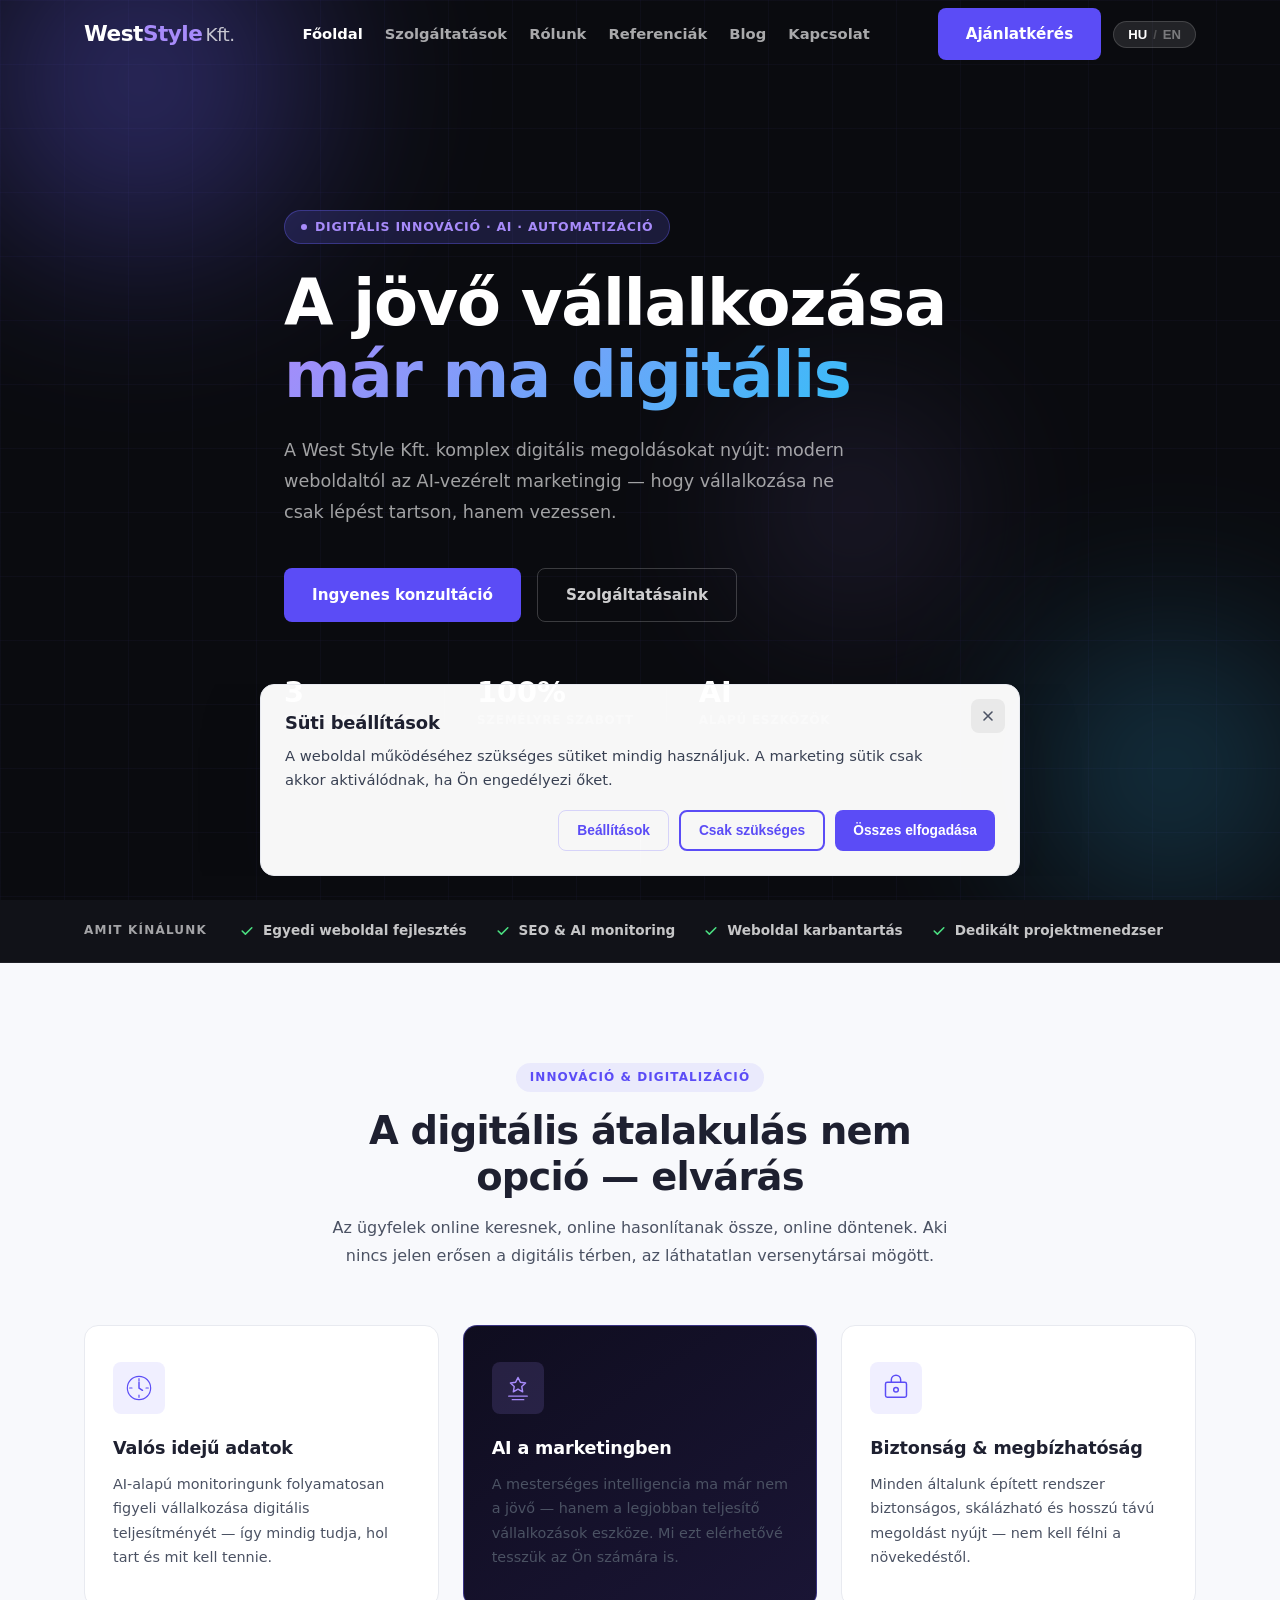
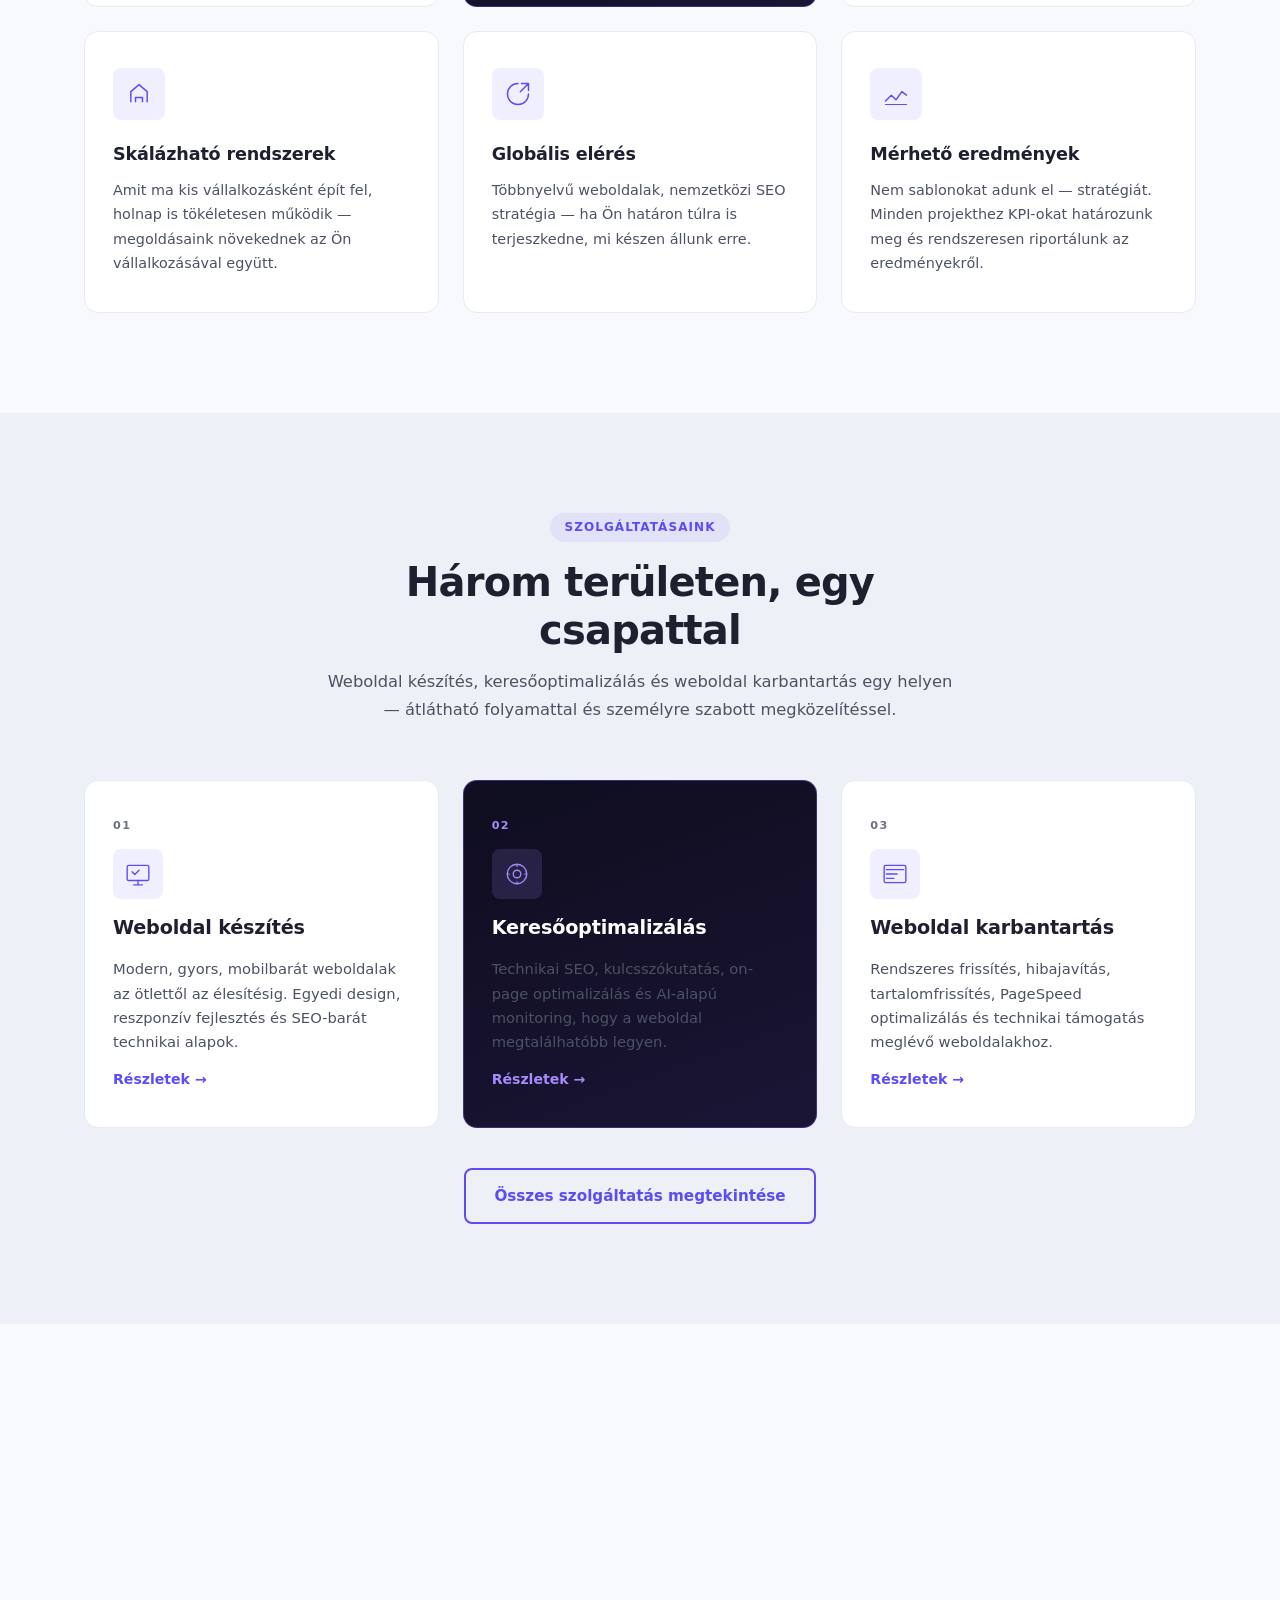
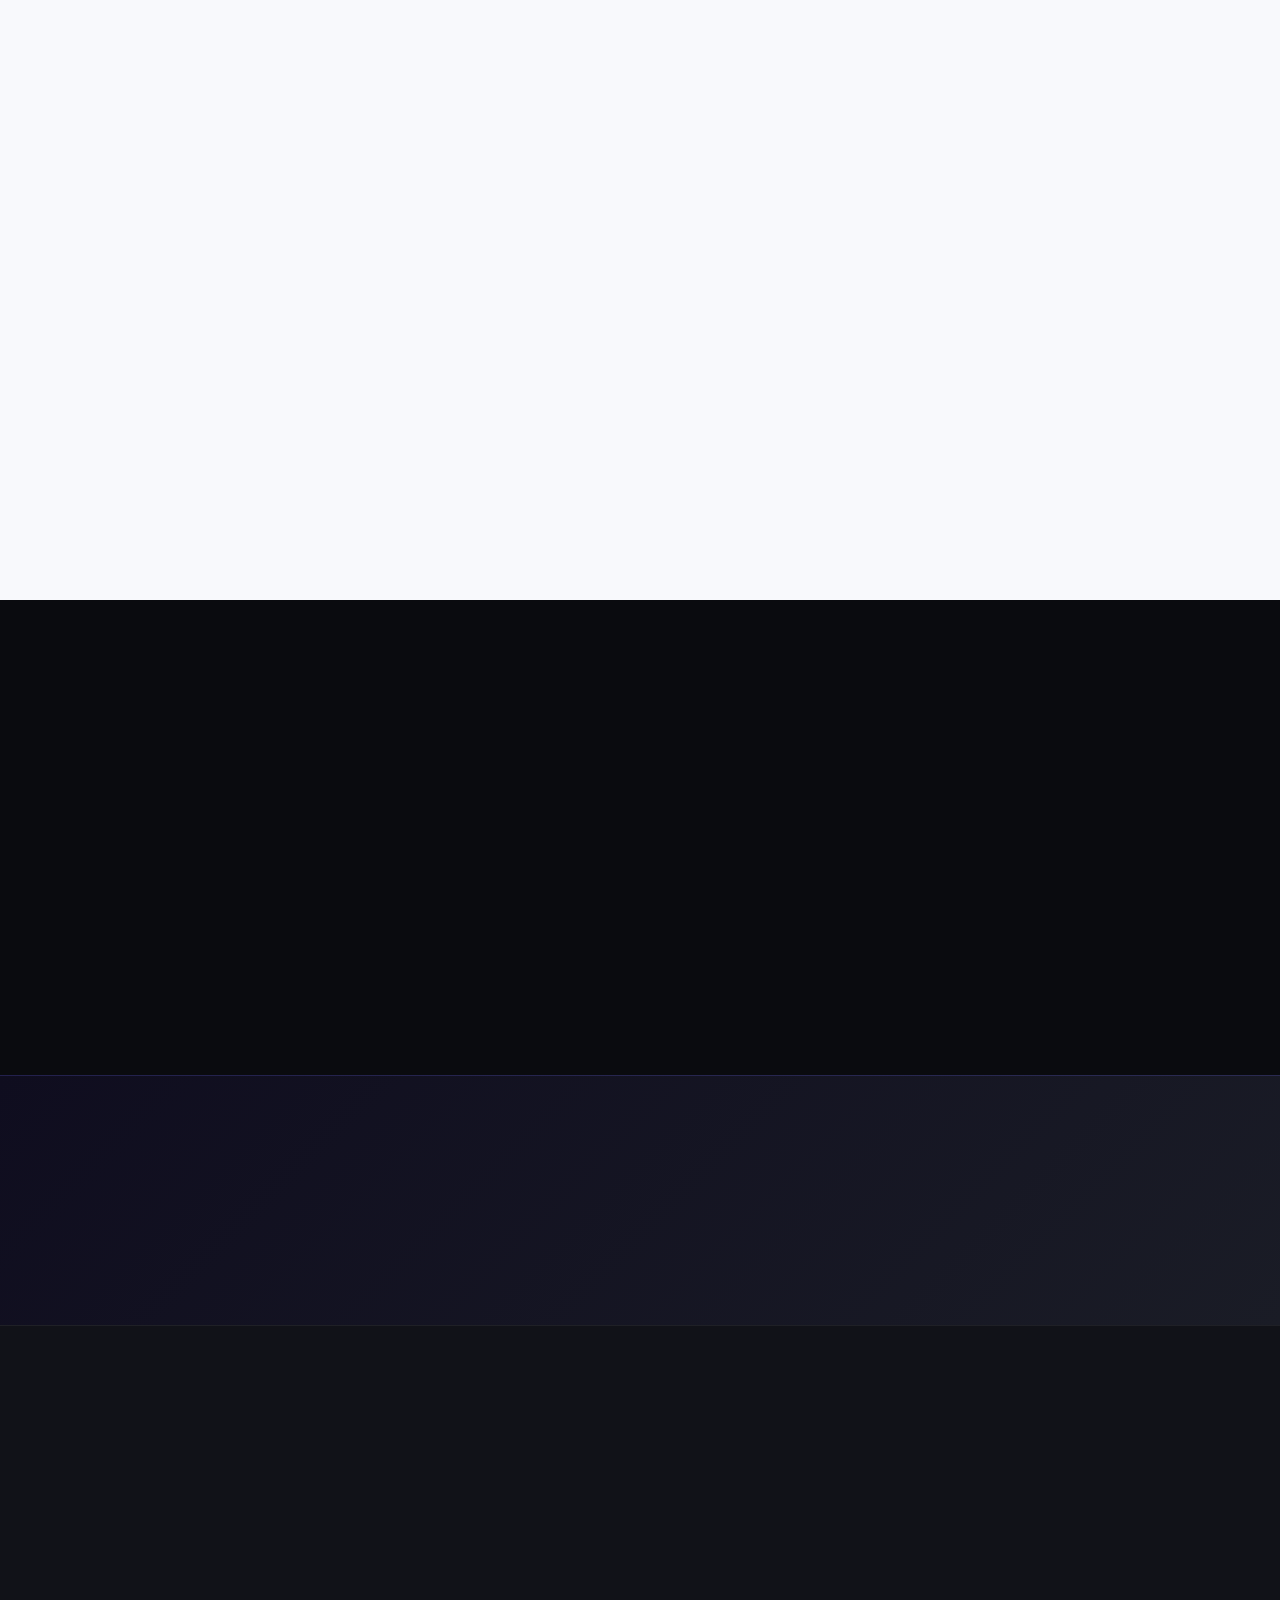
==== commit aa664a09: "seo, blog, stb" ====
--- a/index.html
+++ b/index.html
@@ -1,16 +1,18 @@
-<!DOCTYPE html>
+﻿<!DOCTYPE html>
 <html lang="hu">
 <head>
   <meta charset="UTF-8" />
   <meta name="viewport" content="width=device-width, initial-scale=1.0" />
-  <title>Kapcsolat – West Style Kft. | Weboldal készítés Mosonmagyaróváron</title>
-  <meta name="description" content="Professzionális weboldal készítés, SEO optimalizálás és AI marketing megoldások kis- és középvállalkozások számára. Kérjen ajánlatot még ma!" />
-  <link rel="preconnect" href="https://fonts.googleapis.com" />
-  <link rel="preconnect" href="https://fonts.gstatic.com" crossorigin />
-  <link rel="preload" as="style" href="https://fonts.googleapis.com/css2?family=Inter:wght@400;600;700&display=swap" onload="this.onload=null;this.rel='stylesheet'" />
-  <noscript><link href="https://fonts.googleapis.com/css2?family=Inter:wght@400;600;700&display=swap" rel="stylesheet" /></noscript>
+  <title>Kapcsolat | Weboldal Készítés &amp; SEO Szolgáltatások | West Style Kft.</title>
+  <meta name="description" content="Ismerd meg a West Style Kft. csapatát! Weboldal készítés, SEO és AI marketing területén szerzett tapasztalatunkkal segítünk vállalkozásodnak az online sikerben." />
   <link rel="canonical" href="https://weststylee.hu/" />
-  <link rel="stylesheet" href="style.css" />
+  <style>
+    *,*::before,*::after{box-sizing:border-box;margin:0;padding:0}:root{--dark:#0a0b0f;--dark-2:#111218;--accent:#5b4cf6;--accent-2:#a78bfa;--accent-3:#38bdf8;--light:#f8f9fc;--text:#1e2030;--white:#fff;--radius-sm:8px;--transition:.25s cubic-bezier(.4,0,.2,1)}html{scroll-behavior:smooth;font-size:16px}body{font-family:system-ui,-apple-system,BlinkMacSystemFont,"Segoe UI",sans-serif;background:var(--light);color:var(--text);line-height:1.6;overflow-x:hidden}.container{width:100%;max-width:1160px;margin:0 auto;padding:0 24px}a{text-decoration:none;color:inherit}.navbar{position:fixed;top:0;left:0;right:0;z-index:100;padding:0;transition:background var(--transition),box-shadow var(--transition)}.navbar.scrolled{background:rgba(10,11,15,.92);backdrop-filter:blur(16px);box-shadow:0 1px 0 rgba(255,255,255,.06)}.nav-inner{display:flex;align-items:center;justify-content:space-between;height:68px}.logo{display:inline-flex;align-items:baseline;font-size:1.35rem;font-weight:700;letter-spacing:-.5px;white-space:nowrap}.logo-west{color:var(--white)}.logo-style{color:var(--accent-2)}.logo-kft{color:rgba(255,255,255,.74);font-weight:400;font-size:.85em;margin-left:3px}.nav-links{display:flex;gap:22px}.nav-links a{color:rgba(255,255,255,.65);font-size:.92rem;font-weight:600}.nav-links a:hover,.nav-links a.nav-active{color:var(--white)}.nav-right{display:flex;align-items:center;gap:12px}.btn{display:inline-flex;align-items:center;justify-content:center;gap:8px;padding:14px 28px;border-radius:var(--radius-sm);font-size:.95rem;font-weight:600;cursor:pointer;border:none}.btn-primary{background:var(--accent);color:var(--white)}.btn-sm{padding:8px 18px;font-size:.85rem}.btn-ghost{background:transparent;color:rgba(255,255,255,.8);border:1px solid rgba(255,255,255,.2)}.lang-toggle{background:rgba(255,255,255,.1);border:1px solid rgba(255,255,255,.15);border-radius:20px;padding:5px 14px;cursor:pointer;display:flex;align-items:center;gap:6px;font-size:.82rem;font-weight:600}.lang-hu,.lang-en{color:rgba(255,255,255,.4)}.lang-hu.active,.lang-en.active{color:var(--white)}.lang-sep{color:rgba(255,255,255,.2)}.hamburger{display:none;flex-direction:column;gap:5px;background:none;border:none;cursor:pointer;padding:4px}.hamburger span{display:block;width:24px;height:2px;background:var(--white);border-radius:2px}.hero,.page-hero{background:var(--dark);position:relative;overflow:hidden}.hero{min-height:100vh;display:flex;align-items:center;padding:120px 0 80px}.hero-bg,.page-hero-bg{position:absolute;inset:0;pointer-events:none}.hero-orb{position:absolute;border-radius:50%;filter:blur(80px);opacity:.45}.orb1{width:520px;height:520px;background:radial-gradient(circle,#6c63ff 0%,transparent 70%);top:-180px;left:-120px}.orb2{width:420px;height:420px;background:radial-gradient(circle,#38bdf8 0%,transparent 70%);bottom:-80px;right:-100px;opacity:.3}.orb3{width:300px;height:300px;background:radial-gradient(circle,#a78bfa 0%,transparent 70%);top:40%;left:55%;opacity:.2}.hero-grid{position:absolute;inset:0;background-image:linear-gradient(rgba(108,99,255,.04) 1px,transparent 1px),linear-gradient(90deg,rgba(108,99,255,.04) 1px,transparent 1px);background-size:64px 64px}.hero-content,.page-hero-content{position:relative;z-index:2}.hero-content{max-width:760px}.hero-badge{display:inline-flex;align-items:center;gap:8px;background:rgba(108,99,255,.18);border:1px solid rgba(108,99,255,.35);color:var(--accent-2);padding:6px 16px;border-radius:20px;font-size:.78rem;font-weight:600;letter-spacing:.06em;text-transform:uppercase;margin-bottom:24px}.hero-title{font-size:clamp(2.4rem,5.5vw,4rem);font-weight:700;line-height:1.12;color:var(--white);margin-bottom:24px;letter-spacing:-.02em}.gradient-text{background:linear-gradient(135deg,var(--accent-2) 0%,var(--accent-3) 100%);-webkit-background-clip:text;-webkit-text-fill-color:transparent;background-clip:text}.hero-sub{font-size:1.1rem;color:rgba(255,255,255,.62);max-width:580px;margin-bottom:40px;line-height:1.75}.hero-actions{display:flex;gap:16px;flex-wrap:wrap;margin-bottom:56px}.hero-stats{display:flex;align-items:center;gap:32px}.stat{display:flex;flex-direction:column;gap:4px}.stat-num{font-size:1.8rem;font-weight:700;color:var(--white);line-height:1}.stat-label{font-size:.75rem;color:rgba(255,255,255,.4);font-weight:600;letter-spacing:.06em;text-transform:uppercase}.stat-divider{width:1px;height:36px;background:rgba(255,255,255,.1)}.page-hero{padding:140px 0 72px}.breadcrumb{display:flex;align-items:center;gap:8px;font-size:.82rem;color:rgba(255,255,255,.35);margin-bottom:20px}.breadcrumb a{color:rgba(255,255,255,.35)}.breadcrumb span{color:rgba(255,255,255,.2)}.page-hero-content h1{font-size:clamp(2rem,4.5vw,3.2rem);font-weight:700;color:var(--white);letter-spacing:-.03em;margin-bottom:16px;line-height:1.15}.page-hero-content p{font-size:1.05rem;color:rgba(255,255,255,.55);max-width:520px;line-height:1.7}@media (max-width:960px){.nav-inner{gap:16px}.nav-links{display:none;position:absolute;top:68px;left:0;right:0;background:rgba(10,11,15,.96);backdrop-filter:blur(16px);flex-direction:column;padding:24px;gap:20px}.nav-links.open{display:flex}.hamburger{display:flex}}@media (max-width:720px){.btn-sm{display:none}.hero-stats{flex-wrap:wrap;gap:16px}.hero-orb{filter:blur(56px);opacity:.34}.hero-scroll{display:none}}@media (max-width:480px){.container{padding:0 18px}.nav-inner{gap:10px}.nav-right{gap:8px}.logo{font-size:1.2rem}.lang-toggle{padding:5px 10px}.hero-title{font-size:2rem}.hero-actions .btn{width:100%}.page-hero{padding:116px 0 56px}}
+  </style>
+  <link rel="preload" href="style.css" as="style" onload="this.onload=null;this.rel='stylesheet'" />
+  <noscript><link rel="stylesheet" href="style.css" /></noscript>
+  
+  
   
   
   
@@ -23,44 +25,28 @@
   <script type="application/ld+json">
 {
   "@context": "https://schema.org",
-  "@type": "Service",
-  "serviceType": "Weboldal készítés és digitális marketing",
-  "provider": {
-    "@type": "Organization",
-    "name": "West Style Kft.",
-    "url": "https://weststylee.hu"
+  "@type": "Organization",
+  "name": "West Style Kft.",
+  "url": "https://weststylee.hu",
+  "logo": "https://weststylee.hu/images/logo.png",
+  "description": "West Style Kft. weboldal készítéssel, SEO optimalizálással és AI alapú marketinggel segíti vállalkozásait az online növekedésben.",
+  "foundingLocation": {
+    "@type": "Place",
+    "address": {
+      "@type": "PostalAddress",
+      "addressCountry": "HU"
+    }
   },
-  "areaServed": {
-    "@type": "City",
-    "name": "Mosonmagyaróvár"
-  },
-  "hasOfferCatalog": {
-    "@type": "OfferCatalog",
-    "name": "Digitális szolgáltatások",
-    "itemListElement": [
-      {
-        "@type": "Offer",
-        "itemOffered": {
-          "@type": "Service",
-          "name": "Weboldal készítés"
-        }
-      },
-      {
-        "@type": "Offer",
-        "itemOffered": {
-          "@type": "Service",
-          "name": "SEO optimalizálás"
-        }
-      },
-      {
-        "@type": "Offer",
-        "itemOffered": {
-          "@type": "Service",
-          "name": "AI-alapú marketing"
-        }
-      }
-    ]
-  }
+  "knowsAbout": [
+    "Weboldal készítés",
+    "SEO optimalizálás",
+    "AI marketing",
+    "Reszponzív webdesign",
+    "Online marketing"
+  ],
+  "sameAs": [
+    "https://weststylee.hu/rolunk"
+  ]
 }
 </script>
 </head>
@@ -78,6 +64,7 @@
         <a href="szolgaltatasok.html" data-i18n="nav.services">Szolgáltatások</a>
         <a href="rolunk.html" data-i18n="nav.about">Rólunk</a>
         <a href="referenciak.html" data-i18n="nav.references">Referenciák</a>
+        <a href="blog.html">Blog</a>
         <a href="kapcsolat.html" data-i18n="nav.contact">Kapcsolat</a>
       </nav>
       <div class="nav-right">
@@ -153,7 +140,7 @@
         </div>
         <div class="trust-item">
           <svg viewBox="0 0 20 20" fill="currentColor"><path fill-rule="evenodd" d="M16.707 5.293a1 1 0 010 1.414l-8 8a1 1 0 01-1.414 0l-4-4a1 1 0 011.414-1.414L8 12.586l7.293-7.293a1 1 0 011.414 0z" clip-rule="evenodd"/></svg>
-          <span data-i18n="trust.i3">Automatizált marketing</span>
+          <span data-i18n="trust.i3">Weboldal karbantartás</span>
         </div>
         <div class="trust-item">
           <svg viewBox="0 0 20 20" fill="currentColor"><path fill-rule="evenodd" d="M16.707 5.293a1 1 0 010 1.414l-8 8a1 1 0 01-1.414 0l-4-4a1 1 0 011.414-1.414L8 12.586l7.293-7.293a1 1 0 011.414 0z" clip-rule="evenodd"/></svg>
@@ -233,9 +220,9 @@
           <div class="st-icon">
             <svg viewBox="0 0 48 48" fill="none"><rect x="4" y="8" width="40" height="28" rx="3" stroke="currentColor" stroke-width="2.5"/><path d="M16 44h16M24 36v8" stroke="currentColor" stroke-width="2.5" stroke-linecap="round"/><path d="M13 20l5 5 8-8" stroke="currentColor" stroke-width="2.5" stroke-linecap="round" stroke-linejoin="round"/></svg>
           </div>
-          <h3 data-i18n="st.s1.title">Weboldal Készítés</h3>
-          <p data-i18n="st.s1.desc">Modern, gyors, mobilbarát weboldalak — az ötlettől az élesítésig. Egyedi design, CMS integráció, konverzió-fókusz.</p>
-          <a href="szolgaltatasok.html#web" class="st-link" data-i18n="st.more">Részletek →</a>
+          <h3>Weboldal készítés</h3>
+          <p>Modern, gyors, mobilbarát weboldalak az ötlettől az élesítésig. Egyedi design, reszponzív fejlesztés és SEO-barát technikai alapok.</p>
+          <a href="weboldal-keszites.html" class="st-link">Részletek →</a>
         </div>
 
         <div class="st-card st-featured fade-in">
@@ -243,9 +230,9 @@
           <div class="st-icon">
             <svg viewBox="0 0 48 48" fill="none"><circle cx="24" cy="24" r="18" stroke="currentColor" stroke-width="2.5"/><circle cx="24" cy="24" r="7" stroke="currentColor" stroke-width="2.5"/><path d="M24 6v4M24 38v4M6 24h4M38 24h4" stroke="currentColor" stroke-width="2" stroke-linecap="round"/></svg>
           </div>
-          <h3 data-i18n="st.s2.title">SEO + AI Monitoring</h3>
-          <p data-i18n="st.s2.desc">Keresőoptimalizálás és mesterséges intelligencia alapú elemzés — valós idejű adatok, automatikus javaslatok, havi riportok.</p>
-          <a href="szolgaltatasok.html#seo" class="st-link" data-i18n="st.more">Részletek →</a>
+          <h3>Keresőoptimalizálás</h3>
+          <p>Technikai SEO, kulcsszókutatás, on-page optimalizálás és AI-alapú monitoring, hogy a weboldal megtalálhatóbb legyen.</p>
+          <a href="keresooptimalizalas.html" class="st-link">Részletek →</a>
         </div>
 
         <div class="st-card fade-in">
@@ -253,9 +240,9 @@
           <div class="st-icon">
             <svg viewBox="0 0 48 48" fill="none"><rect x="4" y="8" width="40" height="32" rx="3" stroke="currentColor" stroke-width="2.5"/><path d="M8 16h32M8 24h20M8 32h14" stroke="currentColor" stroke-width="2.5" stroke-linecap="round"/></svg>
           </div>
-          <h3 data-i18n="st.s3.title">Automatizált Marketing</h3>
-          <p data-i18n="st.s3.desc">E-mail kampányok, social media ütemezés, lead-generálás AI segítségével — vállalkozása 0–24 dolgozik Önért.</p>
-          <a href="szolgaltatasok.html#marketing" class="st-link" data-i18n="st.more">Részletek →</a>
+          <h3>Weboldal karbantartás</h3>
+          <p>Rendszeres frissítés, hibajavítás, tartalomfrissítés, PageSpeed optimalizálás és technikai támogatás meglévő weboldalakhoz.</p>
+          <a href="weboldal-karbantartas.html" class="st-link">Részletek →</a>
         </div>
 
       </div>
@@ -382,15 +369,16 @@
           <a href="szolgaltatasok.html" data-i18n="nav.services">Szolgáltatások</a>
           <a href="rolunk.html" data-i18n="nav.about">Rólunk</a>
           <a href="referenciak.html" data-i18n="nav.references">Referenciák</a>
-          <a href="kapcsolat.html" data-i18n="nav.contact">Kapcsolat</a>
+          <a href="blog.html">Blog</a>
+        <a href="kapcsolat.html" data-i18n="nav.contact">Kapcsolat</a>
           <a href="aszf.html" data-i18n="legal.terms">ÁSZF</a>
           <a href="adatvedelem.html" data-i18n="legal.privacy">Adatvédelmi tájékoztató</a>
         </div>
         <div class="footer-nav">
           <span class="fn-title" data-i18n="footer.services">Szolgáltatások</span>
-          <a href="szolgaltatasok.html#web" data-i18n="s1.title">Weboldal Készítés</a>
-          <a href="szolgaltatasok.html#seo" data-i18n="s2.title">SEO + AI Monitoring</a>
-          <a href="szolgaltatasok.html#marketing" data-i18n="s3.title">Automatizált Marketing</a>
+          <a href="weboldal-keszites.html">Weboldal készítés</a>
+          <a href="keresooptimalizalas.html">Keresőoptimalizálás</a>
+          <a href="weboldal-karbantartas.html">Weboldal karbantartás</a>
         </div>
         <div class="footer-contact-col">
           <span class="fn-title" data-i18n="footer.contactTitle">Elérhetőség</span>
@@ -404,6 +392,8 @@
     </div>
   </footer>
 
-  <script src="script.js" defer></script>
+  <script src="script.min.js" defer></script>
 </body>
 </html>
+
+
--- a/style.css
+++ b/style.css
@@ -22,7 +22,7 @@
 }
 
 html { scroll-behavior: smooth; font-size: 16px; }
-body { font-family: 'Inter', system-ui, -apple-system, BlinkMacSystemFont, "Segoe UI", sans-serif; background: var(--light); color: var(--text); line-height: 1.6; overflow-x: hidden; }
+body { font-family: system-ui, -apple-system, BlinkMacSystemFont, "Segoe UI", sans-serif; background: var(--light); color: var(--text); line-height: 1.6; overflow-x: hidden; }
 .container { width: 100%; max-width: 1160px; margin: 0 auto; padding: 0 24px; }
 img { display: block; max-width: 100%; }
 a { text-decoration: none; color: inherit; }
@@ -42,7 +42,7 @@
 .logo { display: inline-flex; align-items: baseline; font-size: 1.35rem; font-weight: 700; letter-spacing: -.5px; white-space: nowrap; }
 .logo-west  { color: var(--white); }
 .logo-style { color: var(--accent-2); }
-.logo-kft   { color: var(--mid); font-weight: 400; font-size: .85em; margin-left: 3px; }
+.logo-kft   { color: rgba(255,255,255,.74); font-weight: 400; font-size: .85em; margin-left: 3px; }
 
 .nav-links { display: flex; gap: 22px; }
 .nav-links a { color: rgba(255,255,255,.65); font-size: .92rem; font-weight: 600; transition: color var(--transition); }
@@ -135,7 +135,7 @@
 /* ===== SECTION COMMON ===== */
 .innovation, .services-teaser, .company, .process, .cta-banner, .footer,
 .svc-detail, .why-section, .pricing, .about-story, .about-values, .about-approach,
-.about-expertise, .references-showcase, .reference-process, .contact-section,
+.about-expertise, .references-showcase, .reference-process, .blog-index, .article-shell, .contact-section,
 .faq-section, .legal-section {
   content-visibility: auto;
   contain-intrinsic-size: 1px 760px;
@@ -253,14 +253,14 @@
 .footer { background: var(--dark-2); padding: 64px 0 32px; border-top: 1px solid rgba(255,255,255,.06); }
 .footer-inner { display: flex; flex-direction: column; gap: 48px; }
 .footer-top { display: grid; grid-template-columns: 2fr 1fr 1fr 1fr; gap: 40px; }
-.footer-brand p { color: rgba(255,255,255,.62); font-size: .88rem; margin-top: 12px; line-height: 1.6; }
+.footer-brand p { color: rgba(255,255,255,.78); font-size: .88rem; margin-top: 12px; line-height: 1.6; }
 .footer-nav { display: flex; flex-direction: column; gap: 12px; }
-.fn-title { font-size: .72rem; font-weight: 700; letter-spacing: .1em; text-transform: uppercase; color: rgba(255,255,255,.58); margin-bottom: 4px; }
-.footer-nav a, .footer-contact-col a, .footer-contact-col span { font-size: .88rem; color: rgba(255,255,255,.72); transition: color var(--transition); }
+.fn-title { font-size: .72rem; font-weight: 700; letter-spacing: .1em; text-transform: uppercase; color: rgba(255,255,255,.82); margin-bottom: 4px; }
+.footer-nav a, .footer-contact-col a, .footer-contact-col span { font-size: .88rem; color: rgba(255,255,255,.84); transition: color var(--transition); }
 .footer-nav a:hover, .footer-contact-col a:hover { color: var(--white); }
 .footer-contact-col { display: flex; flex-direction: column; gap: 12px; }
 .footer-bottom { border-top: 1px solid rgba(255,255,255,.06); padding-top: 24px; }
-.footer-copy { font-size: .8rem; color: rgba(255,255,255,.58); text-align: center; }
+.footer-copy { font-size: .8rem; color: rgba(255,255,255,.78); text-align: center; }
 
 /* ===== PAGE HERO ===== */
 .page-hero { background: var(--dark); padding: 140px 0 72px; position: relative; overflow: hidden; }
@@ -449,8 +449,12 @@
 .faq-q::after { content: '+'; font-size: 1.3rem; font-weight: 400; color: var(--accent); flex-shrink: 0; transition: transform var(--transition); }
 .faq-item.open .faq-q::after { transform: rotate(45deg); }
 .faq-a { max-height: 0; overflow: hidden; transition: max-height .35s ease, padding .35s ease; }
-.faq-item.open .faq-a { max-height: 200px; }
+.faq-item.open .faq-a { max-height: 620px; }
 .faq-a p { padding: 0 24px 20px; font-size: .92rem; color: var(--text-light); line-height: 1.7; }
+.faq-a p + p { padding-top: 0; }
+.faq-cta { max-width: 720px; margin: 22px auto 0; color: var(--text-light); font-size: .94rem; line-height: 1.7; text-align: center; }
+.faq-cta a { color: var(--accent); font-weight: 700; }
+.faq-cta a:hover { text-decoration: underline; }
 
 /* ===== ABOUT PAGE ===== */
 
@@ -544,10 +548,25 @@
   overflow: hidden; text-overflow: ellipsis; white-space: nowrap;
 }
 .reference-frame { position: relative; height: 378px; overflow: hidden; background: var(--light); }
-.reference-frame iframe {
+.reference-frame iframe,
+.reference-screenshot {
   position: relative; z-index: 2; width: 218%; height: 980px; border: 0;
   transform: scale(.46); transform-origin: 0 0; pointer-events: none; background: var(--white);
 }
+.reference-screenshot {
+  display: block; max-width: none; height: auto; min-height: 980px; object-fit: cover;
+}
+.reference-frame-static .reference-fallback { display: none; }
+.reference-frame-cta {
+  position: absolute; right: 18px; bottom: 18px; z-index: 5;
+  display: inline-flex; align-items: center; justify-content: center;
+  min-height: 42px; padding: 0 18px; border-radius: 999px;
+  background: rgba(17, 18, 24, .88); color: var(--white);
+  font-size: .88rem; font-weight: 700; text-decoration: none;
+  box-shadow: 0 12px 30px rgba(17, 18, 24, .2);
+  backdrop-filter: blur(10px);
+}
+.reference-frame-cta:hover { background: var(--dark); color: var(--white); }
 .reference-fallback {
   position: absolute; inset: 0; z-index: 1; display: flex; align-items: center; justify-content: center;
   background-image: linear-gradient(135deg, rgba(108,99,255,.12), rgba(56,189,248,.1));
@@ -556,7 +575,12 @@
 .reference-content { padding: 42px 36px; display: flex; flex-direction: column; justify-content: center; gap: 18px; }
 .reference-card-featured .reference-content { color: var(--white); }
 .reference-meta { display: flex; align-items: center; gap: 12px; flex-wrap: wrap; }
-.reference-num { font-size: .7rem; font-weight: 700; letter-spacing: .12em; color: var(--mid); }
+.reference-num {
+  font-size: 1.05rem;
+  font-weight: 800;
+  letter-spacing: .04em;
+  color: var(--text);
+}
 .reference-card-featured .reference-num { color: var(--accent-2); }
 .reference-content h3 { font-size: clamp(1.6rem, 3vw, 2.2rem); font-weight: 700; letter-spacing: -.03em; line-height: 1; }
 .reference-content p { font-size: .95rem; color: var(--text-light); line-height: 1.75; }
@@ -586,6 +610,335 @@
 .reference-process .why-icon {
   background: rgba(108,99,255,.12);
   color: var(--accent);
+}
+
+/* ===== BLOG ===== */
+.blog-index { padding: 96px 0; background: var(--light); }
+.blog-grid { display: grid; grid-template-columns: repeat(3, 1fr); gap: 24px; }
+.blog-card {
+  background: var(--white); border: 1px solid #e8eaf0; border-radius: var(--radius);
+  padding: 28px; min-height: 220px; display: flex; flex-direction: column; gap: 16px;
+  transition: transform var(--transition), box-shadow var(--transition), border-color var(--transition);
+}
+.blog-card:hover { transform: translateY(-5px); box-shadow: var(--shadow-lg); border-color: rgba(108,99,255,.22); }
+.blog-card-meta { display: flex; flex-wrap: wrap; gap: 8px; color: var(--mid); font-size: .78rem; font-weight: 700; letter-spacing: .06em; text-transform: uppercase; }
+.blog-card h2 { font-size: 1.18rem; line-height: 1.3; letter-spacing: -.01em; color: var(--text); }
+.blog-card p { color: var(--text-light); font-size: .92rem; line-height: 1.7; flex: 1; }
+.blog-card-link { color: var(--accent); font-weight: 700; font-size: .9rem; }
+.blog-card-link:hover { text-decoration: underline; }
+
+.article-hero-grid {
+  display: grid;
+  grid-template-columns: minmax(0, 1fr) minmax(260px, 340px);
+  gap: 32px;
+  align-items: end;
+}
+.article-hero-copy { min-width: 0; }
+.article-hero-panels {
+  display: flex;
+  flex-direction: column;
+  gap: 14px;
+  align-self: end;
+}
+.article-hero-panel {
+  padding: 18px;
+  border: 1px solid rgba(255,255,255,.12);
+  border-radius: var(--radius-sm);
+  background: rgba(255,255,255,.07);
+  box-shadow: 0 18px 42px rgba(0,0,0,.18);
+  backdrop-filter: blur(14px);
+}
+.article-hero-panel h2 {
+  color: var(--white);
+  font-size: .88rem;
+  margin-bottom: 10px;
+}
+.article-hero-panel .related-list { gap: 8px; }
+.article-hero-panel .related-list a {
+  color: rgba(255,255,255,.76);
+  font-size: .84rem;
+  line-height: 1.45;
+}
+.article-hero-panel .related-list a:hover { color: var(--white); }
+.article-shell { padding: 88px 0 96px; background: var(--light); }
+.article-layout { display: block; max-width: 1100px; margin: 0 auto; }
+.article-main {
+  background: var(--white); border: 1px solid #e8eaf0; border-radius: var(--radius);
+  padding: 52px; box-shadow: var(--shadow); min-width: 0;
+}
+.article-meta { display: flex; flex-wrap: wrap; gap: 10px 18px; color: var(--mid); font-size: .84rem; font-weight: 600; margin-bottom: 28px; }
+.article-lead { font-size: 1.08rem; color: var(--text-light); line-height: 1.8; margin-bottom: 36px; }
+.article-content,
+.article-lead,
+.article-meta,
+.article-cta,
+.article-links,
+.price-summary {
+  max-width: 780px;
+  margin-left: auto;
+  margin-right: auto;
+}
+.article-content { min-width: 0; overflow-wrap: break-word; }
+.article-content h2 { font-size: 1.55rem; line-height: 1.25; letter-spacing: -.02em; margin: 40px 0 14px; }
+.article-content h3 { font-size: 1.18rem; line-height: 1.35; margin: 28px 0 10px; }
+.article-content p { color: var(--text-light); line-height: 1.8; margin-bottom: 18px; }
+.article-content a { color: var(--accent); font-weight: 700; }
+.article-content a:hover { text-decoration: underline; }
+.article-content .btn-primary,
+.article-links .btn-primary {
+  color: var(--white);
+}
+.article-content ul { margin: 0 0 24px 20px; color: var(--text-light); line-height: 1.8; }
+.article-links { display: flex; flex-wrap: wrap; gap: 12px; margin: 34px 0; }
+.article-top-panels { display: grid; grid-template-columns: repeat(2, minmax(0, 1fr)); gap: 18px; margin: 0 0 36px; }
+.article-side { display: flex; flex-direction: column; gap: 20px; }
+.article-panel {
+  background: var(--white); border: 1px solid #e8eaf0; border-radius: var(--radius);
+  padding: 24px; box-shadow: var(--shadow); min-width: 0;
+}
+.article-panel h2 { font-size: 1rem; margin-bottom: 14px; }
+.related-list { display: flex; flex-direction: column; gap: 12px; }
+.related-list a { color: var(--text-light); font-size: .9rem; line-height: 1.45; }
+.related-list a:hover { color: var(--accent); }
+.article-cta {
+  background: linear-gradient(145deg, #0f0d1f, #1a1535); color: var(--white);
+  border-radius: var(--radius); padding: 28px; margin-top: 44px;
+}
+.article-cta h2 { color: var(--white); margin: 0 0 8px; font-size: 1.35rem; }
+.article-cta p { color: rgba(255,255,255,.72); margin-bottom: 20px; }
+.article-cta-actions { display: flex; flex-wrap: wrap; gap: 12px; align-items: center; }
+.article-cta-contact { color: rgba(255,255,255,.82); font-size: .9rem; font-weight: 700; }
+.article-cta-contact:hover { color: var(--white); text-decoration: underline; }
+.article-note {
+  border: 1px solid rgba(108,99,255,.18); border-left: 4px solid var(--accent);
+  background: rgba(108,99,255,.06); border-radius: var(--radius-sm);
+  padding: 20px 22px; margin: 30px 0;
+}
+.article-note h3 { margin: 0 0 8px; font-size: .98rem; color: var(--text); }
+.article-note p { margin: 0; color: var(--text-light); }
+.article-note-info { border-left-color: var(--accent-3); background: rgba(56,189,248,.07); }
+.article-note-warn { border-left-color: #f59e0b; background: rgba(245,158,11,.08); }
+.price-summary { margin: 46px 0 36px; }
+.price-summary h2 { margin-top: 0; }
+.price-table-wrap { overflow-x: auto; -webkit-overflow-scrolling: touch; border: 1px solid #e8eaf0; border-radius: var(--radius); background: var(--white); box-shadow: var(--shadow); }
+.price-table { width: 100%; border-collapse: collapse; min-width: 520px; }
+.price-table th, .price-table td { padding: 16px 18px; text-align: left; border-bottom: 1px solid #e8eaf0; }
+.price-table th { background: #f1f3f9; color: var(--text); font-size: .82rem; text-transform: uppercase; letter-spacing: .06em; }
+.price-table td { color: var(--text-light); font-size: .94rem; }
+.price-table tr:last-child td { border-bottom: none; }
+.price-table-note { color: var(--mid); font-size: .84rem; line-height: 1.6; margin-top: 12px; }
+
+/* ===== SERVICE HUB + DETAIL PAGES ===== */
+.service-overview,
+.service-detail-page,
+.service-related,
+.service-refs {
+  padding: 96px 0;
+  background: var(--light);
+}
+.service-overview-grid {
+  display: grid;
+  grid-template-columns: repeat(3, minmax(0, 1fr));
+  gap: 24px;
+}
+.service-overview-card,
+.service-info-card,
+.service-toc,
+.service-content-card,
+.service-reference-card {
+  background: var(--white);
+  border: 1px solid #e8eaf0;
+  border-radius: var(--radius);
+  box-shadow: var(--shadow);
+}
+.service-overview-card {
+  padding: 30px;
+  display: flex;
+  flex-direction: column;
+  gap: 16px;
+  min-width: 0;
+}
+.service-overview-card h2,
+.service-overview-card h3 {
+  font-size: 1.35rem;
+  line-height: 1.25;
+  letter-spacing: -.02em;
+}
+.service-overview-card p,
+.service-detail-page p,
+.service-info-card p,
+.service-reference-card p {
+  color: var(--text-light);
+  line-height: 1.75;
+}
+.service-price {
+  margin-top: auto;
+  padding-top: 12px;
+  color: var(--accent);
+  font-weight: 800;
+}
+.service-card-list,
+.service-check-list {
+  display: flex;
+  flex-direction: column;
+  gap: 10px;
+  color: var(--text-light);
+  line-height: 1.65;
+  padding-left: 18px;
+}
+.service-card-actions {
+  display: flex;
+  flex-wrap: wrap;
+  gap: 12px;
+  margin-top: 6px;
+}
+.service-note-band {
+  margin-top: 28px;
+  padding: 24px 28px;
+  border-radius: var(--radius);
+  background: linear-gradient(145deg, #111218, #1a1535);
+  color: var(--white);
+  display: flex;
+  align-items: center;
+  justify-content: space-between;
+  gap: 20px;
+}
+.service-note-band p { color: rgba(255,255,255,.72); max-width: 720px; }
+.service-detail-grid {
+  display: grid;
+  grid-template-columns: minmax(0, 260px) minmax(0, 1fr);
+  gap: 32px;
+  align-items: start;
+}
+.service-toc {
+  position: sticky;
+  top: 88px;
+  padding: 22px;
+}
+.service-toc strong {
+  display: block;
+  margin-bottom: 14px;
+  font-size: .82rem;
+  letter-spacing: .08em;
+  text-transform: uppercase;
+  color: var(--mid);
+}
+.service-toc a {
+  display: block;
+  padding: 9px 0;
+  color: var(--text-light);
+  font-size: .92rem;
+  border-top: 1px solid #eef0f5;
+}
+.service-toc a:hover { color: var(--accent); }
+.service-content {
+  min-width: 0;
+  display: flex;
+  flex-direction: column;
+  gap: 24px;
+}
+.service-content-card {
+  padding: 36px;
+  min-width: 0;
+}
+.service-content-card h2 {
+  font-size: 1.65rem;
+  line-height: 1.25;
+  letter-spacing: -.02em;
+  margin-bottom: 14px;
+}
+.service-content-card h3 {
+  font-size: 1.12rem;
+  margin: 22px 0 8px;
+}
+.service-feature-grid,
+.service-blog-grid,
+.service-reference-grid {
+  display: grid;
+  grid-template-columns: repeat(2, minmax(0, 1fr));
+  gap: 18px;
+}
+.service-info-card {
+  padding: 22px;
+  min-width: 0;
+}
+.service-info-card h3 {
+  font-size: 1rem;
+  margin-bottom: 8px;
+}
+.service-pill-row {
+  display: flex;
+  flex-wrap: wrap;
+  gap: 8px;
+  margin-top: 18px;
+}
+.service-pill-row span {
+  display: inline-flex;
+  align-items: center;
+  min-height: 30px;
+  padding: 5px 11px;
+  border-radius: 999px;
+  background: rgba(108,99,255,.1);
+  color: var(--accent);
+  font-size: .78rem;
+  font-weight: 800;
+}
+.service-highlight {
+  border-left: 4px solid var(--accent);
+  background: rgba(108,99,255,.06);
+  padding: 20px 22px;
+  border-radius: var(--radius-sm);
+  color: var(--text-light);
+}
+.service-blog-card {
+  display: block;
+  padding: 22px;
+  background: var(--white);
+  border: 1px solid #e8eaf0;
+  border-radius: var(--radius);
+  color: var(--text);
+  box-shadow: var(--shadow);
+}
+.service-blog-card span {
+  display: block;
+  color: var(--mid);
+  font-size: .78rem;
+  font-weight: 800;
+  letter-spacing: .06em;
+  text-transform: uppercase;
+  margin-bottom: 8px;
+}
+.service-blog-card strong {
+  display: block;
+  line-height: 1.35;
+}
+.service-blog-card:hover { border-color: rgba(108,99,255,.28); transform: translateY(-2px); }
+.service-blog-empty {
+  background: var(--white);
+  border: 1px solid #e8eaf0;
+  border-radius: var(--radius);
+  box-shadow: var(--shadow);
+  padding: 28px;
+  text-align: center;
+}
+.service-blog-empty p {
+  color: var(--text-light);
+  margin-bottom: 18px;
+}
+.service-reference-card {
+  overflow: hidden;
+}
+.service-reference-card img {
+  width: 100%;
+  aspect-ratio: 16 / 10;
+  object-fit: cover;
+  background: var(--light);
+}
+.service-reference-card div {
+  padding: 20px;
+}
+.service-reference-card h3 {
+  margin-bottom: 6px;
 }
 
 /* ===== PRICING ===== */
@@ -799,13 +1152,20 @@
 /* ===== RESPONSIVE ===== */
 @media (max-width: 1024px) {
   .inno-grid { grid-template-columns: repeat(2, 1fr); }
+  .blog-grid { grid-template-columns: repeat(2, 1fr); }
+  .article-hero-grid { grid-template-columns: 1fr; align-items: start; }
+  .article-hero-panels { max-width: 100%; }
+  .service-overview-grid { grid-template-columns: 1fr; }
+  .service-detail-grid { grid-template-columns: 1fr; }
+  .service-toc { position: static; }
   .why-grid { grid-template-columns: repeat(2, 1fr); }
   .values-grid { grid-template-columns: repeat(2, minmax(0, 1fr)); }
   .footer-top { grid-template-columns: 1fr 1fr; }
   .reference-card { grid-template-columns: 1fr; }
   .reference-preview { min-height: 360px; }
   .reference-frame { height: 318px; }
-  .reference-frame iframe { width: 257%; transform: scale(.39); }
+  .reference-frame iframe,
+  .reference-screenshot { width: 257%; transform: scale(.39); }
 }
 
 @media (max-width: 900px) {
@@ -834,6 +1194,21 @@
 @media (max-width: 720px) {
   .btn-sm { display: none; }
   .inno-grid { grid-template-columns: 1fr; }
+  .blog-grid { grid-template-columns: 1fr; }
+  .service-feature-grid,
+  .service-blog-grid,
+  .service-reference-grid { grid-template-columns: 1fr; }
+  .service-note-band { align-items: flex-start; flex-direction: column; }
+  .service-note-band .btn { width: 100%; }
+  .service-content-card { padding: 28px 22px; }
+  .article-main { padding: 32px 24px; }
+  .article-shell { padding: 64px 0 72px; }
+  .article-hero-panel { padding: 16px; }
+  .article-top-panels { grid-template-columns: 1fr; }
+  .article-note,
+  .article-cta,
+  .article-panel { padding: 20px; }
+  .article-cta-actions .btn { width: 100%; }
   .why-grid { grid-template-columns: 1fr 1fr; }
   .hero-stats { flex-wrap: wrap; gap: 16px; }
   .hero-orb { filter: blur(56px); opacity: .34; }
@@ -849,7 +1224,8 @@
   .cookie-actions .btn { width: 100%; }
   .reference-preview { padding: 18px; min-height: 300px; }
   .reference-frame { height: 258px; }
-  .reference-frame iframe { width: 323%; transform: scale(.31); }
+  .reference-frame iframe,
+  .reference-screenshot { width: 323%; transform: scale(.31); }
   .reference-content { padding: 32px 24px; }
   .about-mission,
   .about-values,
@@ -879,10 +1255,27 @@
   .footer-top { grid-template-columns: 1fr; }
   .modal-box { padding: 28px 20px 24px; }
   .contact-form-wrap { padding: 24px 20px; }
+  .service-overview,
+  .service-detail-page,
+  .service-related,
+  .service-refs { padding: 64px 0; }
+  .service-overview-card,
+  .service-info-card,
+  .service-toc,
+  .service-content-card { padding: 22px 18px; }
+  .article-main { padding: 28px 18px; }
+  .article-content,
+  .article-lead,
+  .article-meta,
+  .article-cta,
+  .article-links,
+  .price-summary { max-width: 100%; }
+  .price-table { min-width: 460px; }
   .reference-preview { min-height: 250px; padding: 14px; }
   .reference-browser-bar strong { font-size: .72rem; }
   .reference-frame { height: 208px; }
-  .reference-frame iframe { width: 400%; transform: scale(.25); }
+  .reference-frame iframe,
+  .reference-screenshot { width: 400%; transform: scale(.25); }
 }
 
 @media (prefers-reduced-motion: reduce) {
--- a/style.css
+++ b/style.css
@@ -22,7 +22,7 @@
 }
 
 html { scroll-behavior: smooth; font-size: 16px; }
-body { font-family: 'Inter', system-ui, -apple-system, BlinkMacSystemFont, "Segoe UI", sans-serif; background: var(--light); color: var(--text); line-height: 1.6; overflow-x: hidden; }
+body { font-family: system-ui, -apple-system, BlinkMacSystemFont, "Segoe UI", sans-serif; background: var(--light); color: var(--text); line-height: 1.6; overflow-x: hidden; }
 .container { width: 100%; max-width: 1160px; margin: 0 auto; padding: 0 24px; }
 img { display: block; max-width: 100%; }
 a { text-decoration: none; color: inherit; }
@@ -42,7 +42,7 @@
 .logo { display: inline-flex; align-items: baseline; font-size: 1.35rem; font-weight: 700; letter-spacing: -.5px; white-space: nowrap; }
 .logo-west  { color: var(--white); }
 .logo-style { color: var(--accent-2); }
-.logo-kft   { color: var(--mid); font-weight: 400; font-size: .85em; margin-left: 3px; }
+.logo-kft   { color: rgba(255,255,255,.74); font-weight: 400; font-size: .85em; margin-left: 3px; }
 
 .nav-links { display: flex; gap: 22px; }
 .nav-links a { color: rgba(255,255,255,.65); font-size: .92rem; font-weight: 600; transition: color var(--transition); }
@@ -135,7 +135,7 @@
 /* ===== SECTION COMMON ===== */
 .innovation, .services-teaser, .company, .process, .cta-banner, .footer,
 .svc-detail, .why-section, .pricing, .about-story, .about-values, .about-approach,
-.about-expertise, .references-showcase, .reference-process, .contact-section,
+.about-expertise, .references-showcase, .reference-process, .blog-index, .article-shell, .contact-section,
 .faq-section, .legal-section {
   content-visibility: auto;
   contain-intrinsic-size: 1px 760px;
@@ -253,14 +253,14 @@
 .footer { background: var(--dark-2); padding: 64px 0 32px; border-top: 1px solid rgba(255,255,255,.06); }
 .footer-inner { display: flex; flex-direction: column; gap: 48px; }
 .footer-top { display: grid; grid-template-columns: 2fr 1fr 1fr 1fr; gap: 40px; }
-.footer-brand p { color: rgba(255,255,255,.62); font-size: .88rem; margin-top: 12px; line-height: 1.6; }
+.footer-brand p { color: rgba(255,255,255,.78); font-size: .88rem; margin-top: 12px; line-height: 1.6; }
 .footer-nav { display: flex; flex-direction: column; gap: 12px; }
-.fn-title { font-size: .72rem; font-weight: 700; letter-spacing: .1em; text-transform: uppercase; color: rgba(255,255,255,.58); margin-bottom: 4px; }
-.footer-nav a, .footer-contact-col a, .footer-contact-col span { font-size: .88rem; color: rgba(255,255,255,.72); transition: color var(--transition); }
+.fn-title { font-size: .72rem; font-weight: 700; letter-spacing: .1em; text-transform: uppercase; color: rgba(255,255,255,.82); margin-bottom: 4px; }
+.footer-nav a, .footer-contact-col a, .footer-contact-col span { font-size: .88rem; color: rgba(255,255,255,.84); transition: color var(--transition); }
 .footer-nav a:hover, .footer-contact-col a:hover { color: var(--white); }
 .footer-contact-col { display: flex; flex-direction: column; gap: 12px; }
 .footer-bottom { border-top: 1px solid rgba(255,255,255,.06); padding-top: 24px; }
-.footer-copy { font-size: .8rem; color: rgba(255,255,255,.58); text-align: center; }
+.footer-copy { font-size: .8rem; color: rgba(255,255,255,.78); text-align: center; }
 
 /* ===== PAGE HERO ===== */
 .page-hero { background: var(--dark); padding: 140px 0 72px; position: relative; overflow: hidden; }
@@ -449,8 +449,12 @@
 .faq-q::after { content: '+'; font-size: 1.3rem; font-weight: 400; color: var(--accent); flex-shrink: 0; transition: transform var(--transition); }
 .faq-item.open .faq-q::after { transform: rotate(45deg); }
 .faq-a { max-height: 0; overflow: hidden; transition: max-height .35s ease, padding .35s ease; }
-.faq-item.open .faq-a { max-height: 200px; }
+.faq-item.open .faq-a { max-height: 620px; }
 .faq-a p { padding: 0 24px 20px; font-size: .92rem; color: var(--text-light); line-height: 1.7; }
+.faq-a p + p { padding-top: 0; }
+.faq-cta { max-width: 720px; margin: 22px auto 0; color: var(--text-light); font-size: .94rem; line-height: 1.7; text-align: center; }
+.faq-cta a { color: var(--accent); font-weight: 700; }
+.faq-cta a:hover { text-decoration: underline; }
 
 /* ===== ABOUT PAGE ===== */
 
@@ -544,10 +548,25 @@
   overflow: hidden; text-overflow: ellipsis; white-space: nowrap;
 }
 .reference-frame { position: relative; height: 378px; overflow: hidden; background: var(--light); }
-.reference-frame iframe {
+.reference-frame iframe,
+.reference-screenshot {
   position: relative; z-index: 2; width: 218%; height: 980px; border: 0;
   transform: scale(.46); transform-origin: 0 0; pointer-events: none; background: var(--white);
 }
+.reference-screenshot {
+  display: block; max-width: none; height: auto; min-height: 980px; object-fit: cover;
+}
+.reference-frame-static .reference-fallback { display: none; }
+.reference-frame-cta {
+  position: absolute; right: 18px; bottom: 18px; z-index: 5;
+  display: inline-flex; align-items: center; justify-content: center;
+  min-height: 42px; padding: 0 18px; border-radius: 999px;
+  background: rgba(17, 18, 24, .88); color: var(--white);
+  font-size: .88rem; font-weight: 700; text-decoration: none;
+  box-shadow: 0 12px 30px rgba(17, 18, 24, .2);
+  backdrop-filter: blur(10px);
+}
+.reference-frame-cta:hover { background: var(--dark); color: var(--white); }
 .reference-fallback {
   position: absolute; inset: 0; z-index: 1; display: flex; align-items: center; justify-content: center;
   background-image: linear-gradient(135deg, rgba(108,99,255,.12), rgba(56,189,248,.1));
@@ -556,7 +575,12 @@
 .reference-content { padding: 42px 36px; display: flex; flex-direction: column; justify-content: center; gap: 18px; }
 .reference-card-featured .reference-content { color: var(--white); }
 .reference-meta { display: flex; align-items: center; gap: 12px; flex-wrap: wrap; }
-.reference-num { font-size: .7rem; font-weight: 700; letter-spacing: .12em; color: var(--mid); }
+.reference-num {
+  font-size: 1.05rem;
+  font-weight: 800;
+  letter-spacing: .04em;
+  color: var(--text);
+}
 .reference-card-featured .reference-num { color: var(--accent-2); }
 .reference-content h3 { font-size: clamp(1.6rem, 3vw, 2.2rem); font-weight: 700; letter-spacing: -.03em; line-height: 1; }
 .reference-content p { font-size: .95rem; color: var(--text-light); line-height: 1.75; }
@@ -586,6 +610,335 @@
 .reference-process .why-icon {
   background: rgba(108,99,255,.12);
   color: var(--accent);
+}
+
+/* ===== BLOG ===== */
+.blog-index { padding: 96px 0; background: var(--light); }
+.blog-grid { display: grid; grid-template-columns: repeat(3, 1fr); gap: 24px; }
+.blog-card {
+  background: var(--white); border: 1px solid #e8eaf0; border-radius: var(--radius);
+  padding: 28px; min-height: 220px; display: flex; flex-direction: column; gap: 16px;
+  transition: transform var(--transition), box-shadow var(--transition), border-color var(--transition);
+}
+.blog-card:hover { transform: translateY(-5px); box-shadow: var(--shadow-lg); border-color: rgba(108,99,255,.22); }
+.blog-card-meta { display: flex; flex-wrap: wrap; gap: 8px; color: var(--mid); font-size: .78rem; font-weight: 700; letter-spacing: .06em; text-transform: uppercase; }
+.blog-card h2 { font-size: 1.18rem; line-height: 1.3; letter-spacing: -.01em; color: var(--text); }
+.blog-card p { color: var(--text-light); font-size: .92rem; line-height: 1.7; flex: 1; }
+.blog-card-link { color: var(--accent); font-weight: 700; font-size: .9rem; }
+.blog-card-link:hover { text-decoration: underline; }
+
+.article-hero-grid {
+  display: grid;
+  grid-template-columns: minmax(0, 1fr) minmax(260px, 340px);
+  gap: 32px;
+  align-items: end;
+}
+.article-hero-copy { min-width: 0; }
+.article-hero-panels {
+  display: flex;
+  flex-direction: column;
+  gap: 14px;
+  align-self: end;
+}
+.article-hero-panel {
+  padding: 18px;
+  border: 1px solid rgba(255,255,255,.12);
+  border-radius: var(--radius-sm);
+  background: rgba(255,255,255,.07);
+  box-shadow: 0 18px 42px rgba(0,0,0,.18);
+  backdrop-filter: blur(14px);
+}
+.article-hero-panel h2 {
+  color: var(--white);
+  font-size: .88rem;
+  margin-bottom: 10px;
+}
+.article-hero-panel .related-list { gap: 8px; }
+.article-hero-panel .related-list a {
+  color: rgba(255,255,255,.76);
+  font-size: .84rem;
+  line-height: 1.45;
+}
+.article-hero-panel .related-list a:hover { color: var(--white); }
+.article-shell { padding: 88px 0 96px; background: var(--light); }
+.article-layout { display: block; max-width: 1100px; margin: 0 auto; }
+.article-main {
+  background: var(--white); border: 1px solid #e8eaf0; border-radius: var(--radius);
+  padding: 52px; box-shadow: var(--shadow); min-width: 0;
+}
+.article-meta { display: flex; flex-wrap: wrap; gap: 10px 18px; color: var(--mid); font-size: .84rem; font-weight: 600; margin-bottom: 28px; }
+.article-lead { font-size: 1.08rem; color: var(--text-light); line-height: 1.8; margin-bottom: 36px; }
+.article-content,
+.article-lead,
+.article-meta,
+.article-cta,
+.article-links,
+.price-summary {
+  max-width: 780px;
+  margin-left: auto;
+  margin-right: auto;
+}
+.article-content { min-width: 0; overflow-wrap: break-word; }
+.article-content h2 { font-size: 1.55rem; line-height: 1.25; letter-spacing: -.02em; margin: 40px 0 14px; }
+.article-content h3 { font-size: 1.18rem; line-height: 1.35; margin: 28px 0 10px; }
+.article-content p { color: var(--text-light); line-height: 1.8; margin-bottom: 18px; }
+.article-content a { color: var(--accent); font-weight: 700; }
+.article-content a:hover { text-decoration: underline; }
+.article-content .btn-primary,
+.article-links .btn-primary {
+  color: var(--white);
+}
+.article-content ul { margin: 0 0 24px 20px; color: var(--text-light); line-height: 1.8; }
+.article-links { display: flex; flex-wrap: wrap; gap: 12px; margin: 34px 0; }
+.article-top-panels { display: grid; grid-template-columns: repeat(2, minmax(0, 1fr)); gap: 18px; margin: 0 0 36px; }
+.article-side { display: flex; flex-direction: column; gap: 20px; }
+.article-panel {
+  background: var(--white); border: 1px solid #e8eaf0; border-radius: var(--radius);
+  padding: 24px; box-shadow: var(--shadow); min-width: 0;
+}
+.article-panel h2 { font-size: 1rem; margin-bottom: 14px; }
+.related-list { display: flex; flex-direction: column; gap: 12px; }
+.related-list a { color: var(--text-light); font-size: .9rem; line-height: 1.45; }
+.related-list a:hover { color: var(--accent); }
+.article-cta {
+  background: linear-gradient(145deg, #0f0d1f, #1a1535); color: var(--white);
+  border-radius: var(--radius); padding: 28px; margin-top: 44px;
+}
+.article-cta h2 { color: var(--white); margin: 0 0 8px; font-size: 1.35rem; }
+.article-cta p { color: rgba(255,255,255,.72); margin-bottom: 20px; }
+.article-cta-actions { display: flex; flex-wrap: wrap; gap: 12px; align-items: center; }
+.article-cta-contact { color: rgba(255,255,255,.82); font-size: .9rem; font-weight: 700; }
+.article-cta-contact:hover { color: var(--white); text-decoration: underline; }
+.article-note {
+  border: 1px solid rgba(108,99,255,.18); border-left: 4px solid var(--accent);
+  background: rgba(108,99,255,.06); border-radius: var(--radius-sm);
+  padding: 20px 22px; margin: 30px 0;
+}
+.article-note h3 { margin: 0 0 8px; font-size: .98rem; color: var(--text); }
+.article-note p { margin: 0; color: var(--text-light); }
+.article-note-info { border-left-color: var(--accent-3); background: rgba(56,189,248,.07); }
+.article-note-warn { border-left-color: #f59e0b; background: rgba(245,158,11,.08); }
+.price-summary { margin: 46px 0 36px; }
+.price-summary h2 { margin-top: 0; }
+.price-table-wrap { overflow-x: auto; -webkit-overflow-scrolling: touch; border: 1px solid #e8eaf0; border-radius: var(--radius); background: var(--white); box-shadow: var(--shadow); }
+.price-table { width: 100%; border-collapse: collapse; min-width: 520px; }
+.price-table th, .price-table td { padding: 16px 18px; text-align: left; border-bottom: 1px solid #e8eaf0; }
+.price-table th { background: #f1f3f9; color: var(--text); font-size: .82rem; text-transform: uppercase; letter-spacing: .06em; }
+.price-table td { color: var(--text-light); font-size: .94rem; }
+.price-table tr:last-child td { border-bottom: none; }
+.price-table-note { color: var(--mid); font-size: .84rem; line-height: 1.6; margin-top: 12px; }
+
+/* ===== SERVICE HUB + DETAIL PAGES ===== */
+.service-overview,
+.service-detail-page,
+.service-related,
+.service-refs {
+  padding: 96px 0;
+  background: var(--light);
+}
+.service-overview-grid {
+  display: grid;
+  grid-template-columns: repeat(3, minmax(0, 1fr));
+  gap: 24px;
+}
+.service-overview-card,
+.service-info-card,
+.service-toc,
+.service-content-card,
+.service-reference-card {
+  background: var(--white);
+  border: 1px solid #e8eaf0;
+  border-radius: var(--radius);
+  box-shadow: var(--shadow);
+}
+.service-overview-card {
+  padding: 30px;
+  display: flex;
+  flex-direction: column;
+  gap: 16px;
+  min-width: 0;
+}
+.service-overview-card h2,
+.service-overview-card h3 {
+  font-size: 1.35rem;
+  line-height: 1.25;
+  letter-spacing: -.02em;
+}
+.service-overview-card p,
+.service-detail-page p,
+.service-info-card p,
+.service-reference-card p {
+  color: var(--text-light);
+  line-height: 1.75;
+}
+.service-price {
+  margin-top: auto;
+  padding-top: 12px;
+  color: var(--accent);
+  font-weight: 800;
+}
+.service-card-list,
+.service-check-list {
+  display: flex;
+  flex-direction: column;
+  gap: 10px;
+  color: var(--text-light);
+  line-height: 1.65;
+  padding-left: 18px;
+}
+.service-card-actions {
+  display: flex;
+  flex-wrap: wrap;
+  gap: 12px;
+  margin-top: 6px;
+}
+.service-note-band {
+  margin-top: 28px;
+  padding: 24px 28px;
+  border-radius: var(--radius);
+  background: linear-gradient(145deg, #111218, #1a1535);
+  color: var(--white);
+  display: flex;
+  align-items: center;
+  justify-content: space-between;
+  gap: 20px;
+}
+.service-note-band p { color: rgba(255,255,255,.72); max-width: 720px; }
+.service-detail-grid {
+  display: grid;
+  grid-template-columns: minmax(0, 260px) minmax(0, 1fr);
+  gap: 32px;
+  align-items: start;
+}
+.service-toc {
+  position: sticky;
+  top: 88px;
+  padding: 22px;
+}
+.service-toc strong {
+  display: block;
+  margin-bottom: 14px;
+  font-size: .82rem;
+  letter-spacing: .08em;
+  text-transform: uppercase;
+  color: var(--mid);
+}
+.service-toc a {
+  display: block;
+  padding: 9px 0;
+  color: var(--text-light);
+  font-size: .92rem;
+  border-top: 1px solid #eef0f5;
+}
+.service-toc a:hover { color: var(--accent); }
+.service-content {
+  min-width: 0;
+  display: flex;
+  flex-direction: column;
+  gap: 24px;
+}
+.service-content-card {
+  padding: 36px;
+  min-width: 0;
+}
+.service-content-card h2 {
+  font-size: 1.65rem;
+  line-height: 1.25;
+  letter-spacing: -.02em;
+  margin-bottom: 14px;
+}
+.service-content-card h3 {
+  font-size: 1.12rem;
+  margin: 22px 0 8px;
+}
+.service-feature-grid,
+.service-blog-grid,
+.service-reference-grid {
+  display: grid;
+  grid-template-columns: repeat(2, minmax(0, 1fr));
+  gap: 18px;
+}
+.service-info-card {
+  padding: 22px;
+  min-width: 0;
+}
+.service-info-card h3 {
+  font-size: 1rem;
+  margin-bottom: 8px;
+}
+.service-pill-row {
+  display: flex;
+  flex-wrap: wrap;
+  gap: 8px;
+  margin-top: 18px;
+}
+.service-pill-row span {
+  display: inline-flex;
+  align-items: center;
+  min-height: 30px;
+  padding: 5px 11px;
+  border-radius: 999px;
+  background: rgba(108,99,255,.1);
+  color: var(--accent);
+  font-size: .78rem;
+  font-weight: 800;
+}
+.service-highlight {
+  border-left: 4px solid var(--accent);
+  background: rgba(108,99,255,.06);
+  padding: 20px 22px;
+  border-radius: var(--radius-sm);
+  color: var(--text-light);
+}
+.service-blog-card {
+  display: block;
+  padding: 22px;
+  background: var(--white);
+  border: 1px solid #e8eaf0;
+  border-radius: var(--radius);
+  color: var(--text);
+  box-shadow: var(--shadow);
+}
+.service-blog-card span {
+  display: block;
+  color: var(--mid);
+  font-size: .78rem;
+  font-weight: 800;
+  letter-spacing: .06em;
+  text-transform: uppercase;
+  margin-bottom: 8px;
+}
+.service-blog-card strong {
+  display: block;
+  line-height: 1.35;
+}
+.service-blog-card:hover { border-color: rgba(108,99,255,.28); transform: translateY(-2px); }
+.service-blog-empty {
+  background: var(--white);
+  border: 1px solid #e8eaf0;
+  border-radius: var(--radius);
+  box-shadow: var(--shadow);
+  padding: 28px;
+  text-align: center;
+}
+.service-blog-empty p {
+  color: var(--text-light);
+  margin-bottom: 18px;
+}
+.service-reference-card {
+  overflow: hidden;
+}
+.service-reference-card img {
+  width: 100%;
+  aspect-ratio: 16 / 10;
+  object-fit: cover;
+  background: var(--light);
+}
+.service-reference-card div {
+  padding: 20px;
+}
+.service-reference-card h3 {
+  margin-bottom: 6px;
 }
 
 /* ===== PRICING ===== */
@@ -799,13 +1152,20 @@
 /* ===== RESPONSIVE ===== */
 @media (max-width: 1024px) {
   .inno-grid { grid-template-columns: repeat(2, 1fr); }
+  .blog-grid { grid-template-columns: repeat(2, 1fr); }
+  .article-hero-grid { grid-template-columns: 1fr; align-items: start; }
+  .article-hero-panels { max-width: 100%; }
+  .service-overview-grid { grid-template-columns: 1fr; }
+  .service-detail-grid { grid-template-columns: 1fr; }
+  .service-toc { position: static; }
   .why-grid { grid-template-columns: repeat(2, 1fr); }
   .values-grid { grid-template-columns: repeat(2, minmax(0, 1fr)); }
   .footer-top { grid-template-columns: 1fr 1fr; }
   .reference-card { grid-template-columns: 1fr; }
   .reference-preview { min-height: 360px; }
   .reference-frame { height: 318px; }
-  .reference-frame iframe { width: 257%; transform: scale(.39); }
+  .reference-frame iframe,
+  .reference-screenshot { width: 257%; transform: scale(.39); }
 }
 
 @media (max-width: 900px) {
@@ -834,6 +1194,21 @@
 @media (max-width: 720px) {
   .btn-sm { display: none; }
   .inno-grid { grid-template-columns: 1fr; }
+  .blog-grid { grid-template-columns: 1fr; }
+  .service-feature-grid,
+  .service-blog-grid,
+  .service-reference-grid { grid-template-columns: 1fr; }
+  .service-note-band { align-items: flex-start; flex-direction: column; }
+  .service-note-band .btn { width: 100%; }
+  .service-content-card { padding: 28px 22px; }
+  .article-main { padding: 32px 24px; }
+  .article-shell { padding: 64px 0 72px; }
+  .article-hero-panel { padding: 16px; }
+  .article-top-panels { grid-template-columns: 1fr; }
+  .article-note,
+  .article-cta,
+  .article-panel { padding: 20px; }
+  .article-cta-actions .btn { width: 100%; }
   .why-grid { grid-template-columns: 1fr 1fr; }
   .hero-stats { flex-wrap: wrap; gap: 16px; }
   .hero-orb { filter: blur(56px); opacity: .34; }
@@ -849,7 +1224,8 @@
   .cookie-actions .btn { width: 100%; }
   .reference-preview { padding: 18px; min-height: 300px; }
   .reference-frame { height: 258px; }
-  .reference-frame iframe { width: 323%; transform: scale(.31); }
+  .reference-frame iframe,
+  .reference-screenshot { width: 323%; transform: scale(.31); }
   .reference-content { padding: 32px 24px; }
   .about-mission,
   .about-values,
@@ -879,10 +1255,27 @@
   .footer-top { grid-template-columns: 1fr; }
   .modal-box { padding: 28px 20px 24px; }
   .contact-form-wrap { padding: 24px 20px; }
+  .service-overview,
+  .service-detail-page,
+  .service-related,
+  .service-refs { padding: 64px 0; }
+  .service-overview-card,
+  .service-info-card,
+  .service-toc,
+  .service-content-card { padding: 22px 18px; }
+  .article-main { padding: 28px 18px; }
+  .article-content,
+  .article-lead,
+  .article-meta,
+  .article-cta,
+  .article-links,
+  .price-summary { max-width: 100%; }
+  .price-table { min-width: 460px; }
   .reference-preview { min-height: 250px; padding: 14px; }
   .reference-browser-bar strong { font-size: .72rem; }
   .reference-frame { height: 208px; }
-  .reference-frame iframe { width: 400%; transform: scale(.25); }
+  .reference-frame iframe,
+  .reference-screenshot { width: 400%; transform: scale(.25); }
 }
 
 @media (prefers-reduced-motion: reduce) {
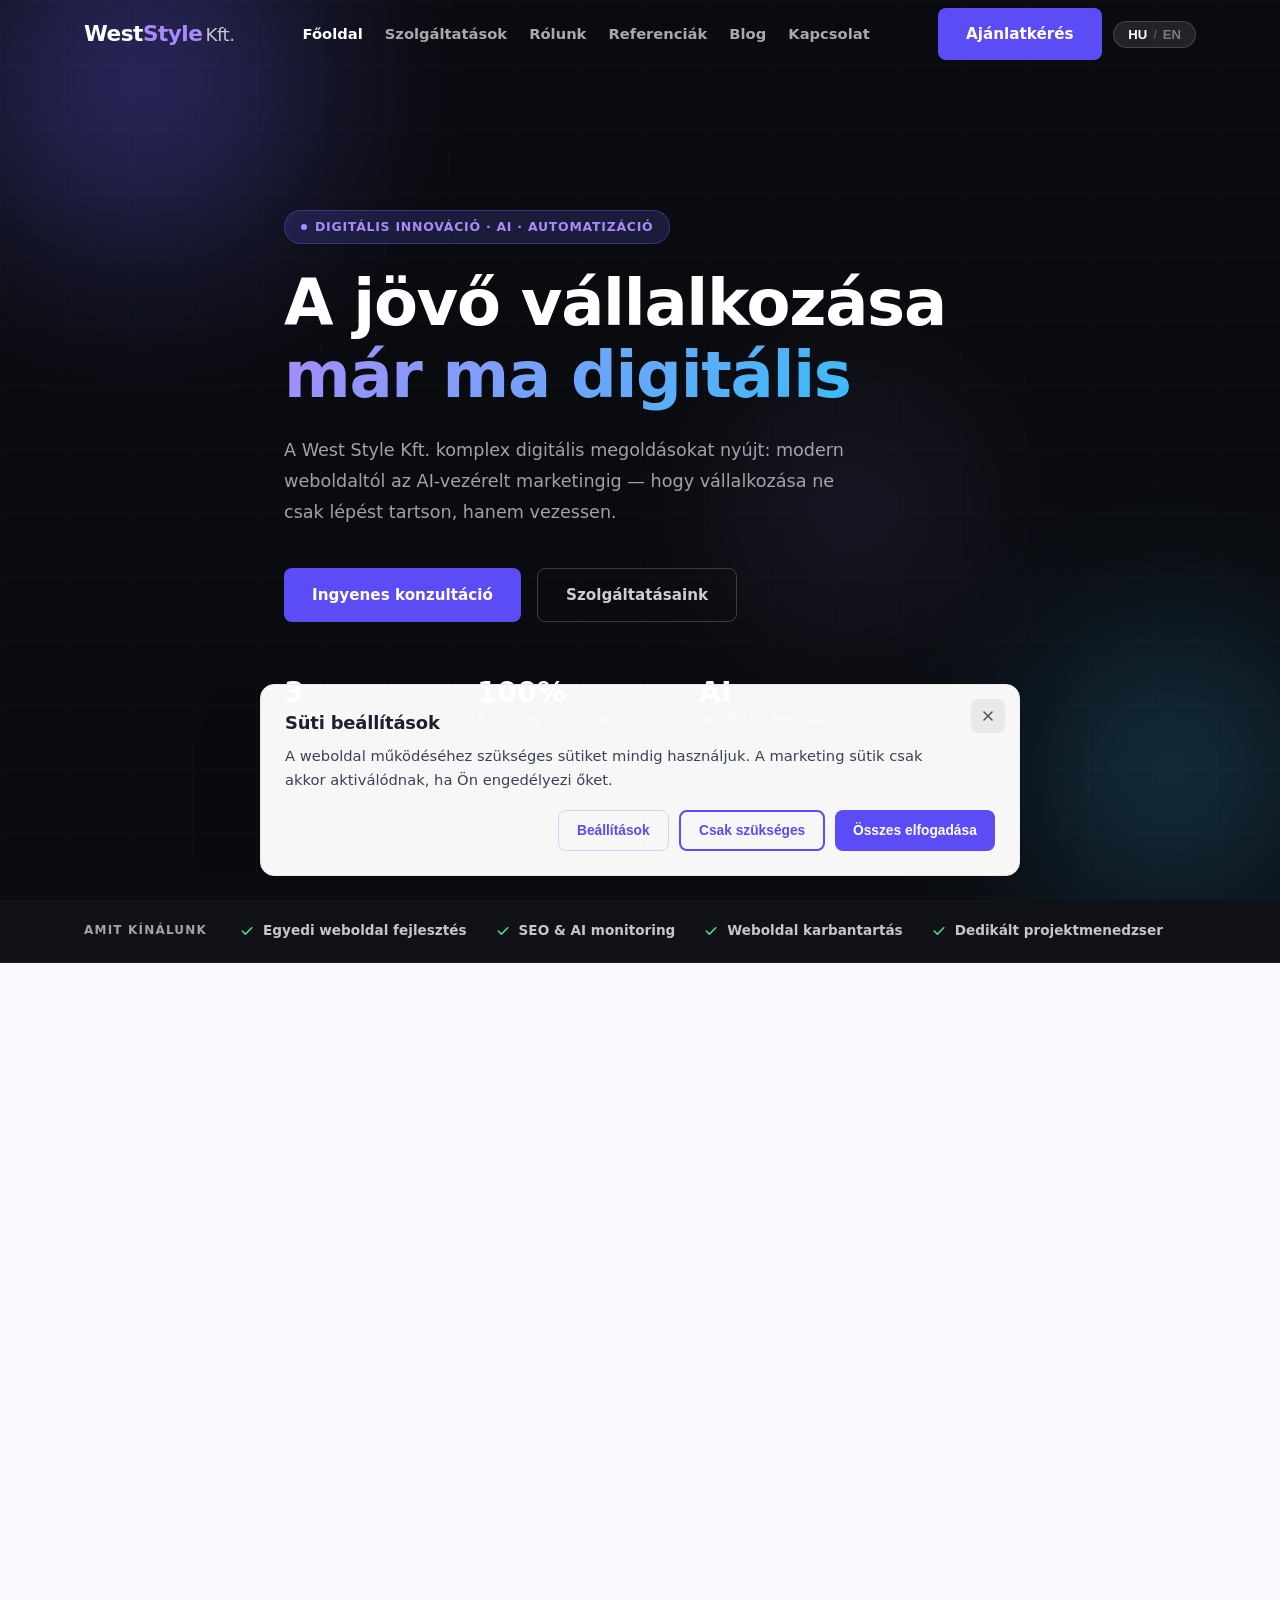
==== commit c41d3f5a: "seo100pont" ====
--- a/index.html
+++ b/index.html
@@ -29,7 +29,7 @@
   "name": "West Style Kft.",
   "url": "https://weststylee.hu",
   "logo": "https://weststylee.hu/images/logo.png",
-  "description": "West Style Kft. weboldal készítéssel, SEO optimalizálással és AI alapú marketinggel segíti vállalkozásait az online növekedésben.",
+  "description": "West Style Kft. weboldal készítéssel, keresőoptimalizálással és weboldal karbantartással segíti vállalkozásait a stabil online jelenlétben.",
   "foundingLocation": {
     "@type": "Place",
     "address": {
@@ -47,6 +47,20 @@
   "sameAs": [
     "https://weststylee.hu/rolunk"
   ]
+}
+</script>
+  <script type="application/ld+json">
+{
+  "@context": "https://schema.org",
+  "@type": "WebSite",
+  "name": "West Style Kft.",
+  "url": "https://weststylee.hu/",
+  "inLanguage": "hu-HU",
+  "publisher": {
+    "@type": "Organization",
+    "name": "West Style Kft.",
+    "url": "https://weststylee.hu/"
+  }
 }
 </script>
 </head>
@@ -222,7 +236,7 @@
           </div>
           <h3>Weboldal készítés</h3>
           <p>Modern, gyors, mobilbarát weboldalak az ötlettől az élesítésig. Egyedi design, reszponzív fejlesztés és SEO-barát technikai alapok.</p>
-          <a href="weboldal-keszites.html" class="st-link">Részletek →</a>
+          <a href="weboldal-keszites.html" class="st-link" aria-label="Weboldal készítés részletei" data-i18n-aria-label="st.s1.moreLabel">Részletek →</a>
         </div>
 
         <div class="st-card st-featured fade-in">
@@ -232,7 +246,7 @@
           </div>
           <h3>Keresőoptimalizálás</h3>
           <p>Technikai SEO, kulcsszókutatás, on-page optimalizálás és AI-alapú monitoring, hogy a weboldal megtalálhatóbb legyen.</p>
-          <a href="keresooptimalizalas.html" class="st-link">Részletek →</a>
+          <a href="keresooptimalizalas.html" class="st-link" aria-label="Keresőoptimalizálás részletei" data-i18n-aria-label="st.s2.moreLabel">Részletek →</a>
         </div>
 
         <div class="st-card fade-in">
@@ -242,7 +256,7 @@
           </div>
           <h3>Weboldal karbantartás</h3>
           <p>Rendszeres frissítés, hibajavítás, tartalomfrissítés, PageSpeed optimalizálás és technikai támogatás meglévő weboldalakhoz.</p>
-          <a href="weboldal-karbantartas.html" class="st-link">Részletek →</a>
+          <a href="weboldal-karbantartas.html" class="st-link" aria-label="Weboldal karbantartás részletei" data-i18n-aria-label="st.s3.moreLabel">Részletek →</a>
         </div>
 
       </div>
--- a/style.css
+++ b/style.css
@@ -45,7 +45,7 @@
 .logo-kft   { color: rgba(255,255,255,.74); font-weight: 400; font-size: .85em; margin-left: 3px; }
 
 .nav-links { display: flex; gap: 22px; }
-.nav-links a { color: rgba(255,255,255,.65); font-size: .92rem; font-weight: 600; transition: color var(--transition); }
+.nav-links a { color: rgba(255,255,255,.65); font-size: .92rem; font-weight: 600; transition: opacity var(--transition), transform var(--transition); }
 .nav-links a:hover, .nav-links a.nav-active { color: var(--white); }
 .nav-links a.nav-active { font-weight: 600; }
 
@@ -57,10 +57,10 @@
   background: rgba(255,255,255,.1); border: 1px solid rgba(255,255,255,.15);
   border-radius: 20px; padding: 5px 14px; cursor: pointer;
   display: flex; align-items: center; gap: 6px;
-  font-size: .82rem; font-weight: 600; transition: background var(--transition);
-}
-.lang-toggle:hover { background: rgba(255,255,255,.18); }
-.lang-hu, .lang-en { color: rgba(255,255,255,.4); transition: color var(--transition); }
+  font-size: .82rem; font-weight: 600; transition: opacity var(--transition), transform var(--transition);
+}
+.lang-toggle:hover { background: rgba(255,255,255,.18); transform: translateY(-1px); }
+.lang-hu, .lang-en { color: rgba(255,255,255,.4); }
 .lang-hu.active, .lang-en.active { color: var(--white); }
 .lang-sep { color: rgba(255,255,255,.2); }
 
@@ -103,11 +103,11 @@
 .hero-actions { display: flex; gap: 16px; flex-wrap: wrap; margin-bottom: 56px; }
 
 /* ===== BUTTONS ===== */
-.btn { display: inline-flex; align-items: center; justify-content: center; gap: 8px; padding: 14px 28px; border-radius: var(--radius-sm); font-size: .95rem; font-weight: 600; cursor: pointer; border: none; transition: all var(--transition); }
+.btn { display: inline-flex; align-items: center; justify-content: center; gap: 8px; padding: 14px 28px; border-radius: var(--radius-sm); font-size: .95rem; font-weight: 600; cursor: pointer; border: none; transition: opacity var(--transition), transform var(--transition); will-change: transform; }
 .btn-primary { background: var(--accent); color: var(--white); }
 .btn-primary:hover { background: #4f3ee8; transform: translateY(-2px); box-shadow: 0 8px 28px rgba(91,76,246,.4); }
 .btn-ghost { background: transparent; color: rgba(255,255,255,.8); border: 1px solid rgba(255,255,255,.2); }
-.btn-ghost:hover { background: rgba(255,255,255,.08); border-color: rgba(255,255,255,.4); color: var(--white); }
+.btn-ghost:hover { background: rgba(255,255,255,.08); border-color: rgba(255,255,255,.4); color: var(--white); transform: translateY(-2px); }
 .btn-outline { background: transparent; color: var(--accent); border: 2px solid var(--accent); }
 .btn-outline:hover { background: var(--accent); color: var(--white); transform: translateY(-2px); }
 .btn-lg { padding: 16px 36px; font-size: 1rem; }
@@ -157,7 +157,7 @@
 
 .inno-card {
   background: var(--white); border: 1px solid #e8eaf0; border-radius: var(--radius);
-  padding: 36px 28px; transition: transform var(--transition), box-shadow var(--transition), border-color var(--transition);
+  padding: 36px 28px; transition: transform var(--transition), opacity var(--transition);
 }
 .inno-card:hover { transform: translateY(-5px); box-shadow: var(--shadow-lg); border-color: rgba(108,99,255,.2); }
 .inno-featured { background: linear-gradient(145deg, #0f0d1f, #1a1535); border-color: rgba(108,99,255,.4); color: var(--white); }
@@ -178,7 +178,7 @@
 .st-card {
   background: var(--white); border: 1px solid #e8eaf0; border-radius: var(--radius);
   padding: 36px 28px; position: relative; display: flex; flex-direction: column; gap: 14px;
-  transition: transform var(--transition), box-shadow var(--transition), border-color var(--transition);
+  transition: transform var(--transition), opacity var(--transition);
 }
 .st-card:hover { transform: translateY(-5px); box-shadow: var(--shadow-lg); border-color: rgba(108,99,255,.2); }
 .st-featured { background: linear-gradient(160deg, #0f0d1f 0%, #1a1535 100%); border-color: rgba(108,99,255,.4); color: var(--white); }
@@ -253,21 +253,22 @@
 .footer { background: var(--dark-2); padding: 64px 0 32px; border-top: 1px solid rgba(255,255,255,.06); }
 .footer-inner { display: flex; flex-direction: column; gap: 48px; }
 .footer-top { display: grid; grid-template-columns: 2fr 1fr 1fr 1fr; gap: 40px; }
-.footer-brand p { color: rgba(255,255,255,.78); font-size: .88rem; margin-top: 12px; line-height: 1.6; }
+.footer-brand p { color: rgba(255,255,255,.9); font-size: .88rem; margin-top: 12px; line-height: 1.6; }
 .footer-nav { display: flex; flex-direction: column; gap: 12px; }
-.fn-title { font-size: .72rem; font-weight: 700; letter-spacing: .1em; text-transform: uppercase; color: rgba(255,255,255,.82); margin-bottom: 4px; }
-.footer-nav a, .footer-contact-col a, .footer-contact-col span { font-size: .88rem; color: rgba(255,255,255,.84); transition: color var(--transition); }
-.footer-nav a:hover, .footer-contact-col a:hover { color: var(--white); }
+.fn-title { font-size: .72rem; font-weight: 700; letter-spacing: .1em; text-transform: uppercase; color: rgba(255,255,255,.92); margin-bottom: 4px; }
+.footer-nav a, .footer-contact-col a { font-size: .88rem; color: rgba(255,255,255,.92); transition: opacity var(--transition), transform var(--transition); }
+.footer-contact-col span { font-size: .88rem; color: rgba(255,255,255,.9); }
+.footer-nav a:hover, .footer-contact-col a:hover { color: var(--white); opacity: .98; transform: translateX(2px); }
 .footer-contact-col { display: flex; flex-direction: column; gap: 12px; }
 .footer-bottom { border-top: 1px solid rgba(255,255,255,.06); padding-top: 24px; }
-.footer-copy { font-size: .8rem; color: rgba(255,255,255,.78); text-align: center; }
+.footer-copy { font-size: .8rem; color: rgba(255,255,255,.88); text-align: center; }
 
 /* ===== PAGE HERO ===== */
 .page-hero { background: var(--dark); padding: 140px 0 72px; position: relative; overflow: hidden; }
 .page-hero-bg { position: absolute; inset: 0; pointer-events: none; }
 .page-hero-content { position: relative; z-index: 2; }
 .breadcrumb { display: flex; align-items: center; gap: 8px; font-size: .82rem; color: rgba(255,255,255,.35); margin-bottom: 20px; }
-.breadcrumb a { color: rgba(255,255,255,.35); transition: color var(--transition); }
+.breadcrumb a { color: rgba(255,255,255,.35); transition: opacity var(--transition), transform var(--transition); }
 .breadcrumb a:hover { color: var(--accent-2); }
 .breadcrumb span { color: rgba(255,255,255,.2); }
 .page-hero-content h1 { font-size: clamp(2rem, 4.5vw, 3.2rem); font-weight: 700; color: var(--white); letter-spacing: -.03em; margin-bottom: 16px; line-height: 1.15; }
@@ -336,7 +337,7 @@
 .svc-why .section-header h2 { color: var(--white); }
 .svc-why .section-header p { color: rgba(255,255,255,.5); }
 .why-grid { display: grid; grid-template-columns: repeat(4, 1fr); gap: 20px; }
-.why-card { background: rgba(255,255,255,.04); border: 1px solid rgba(255,255,255,.08); border-radius: var(--radius); padding: 32px 24px; transition: background var(--transition), border-color var(--transition); }
+.why-card { background: rgba(255,255,255,.04); border: 1px solid rgba(255,255,255,.08); border-radius: var(--radius); padding: 32px 24px; transition: transform var(--transition), opacity var(--transition); }
 .why-card:hover { background: rgba(108,99,255,.1); border-color: rgba(108,99,255,.25); }
 .why-icon { width: 48px; height: 48px; background: rgba(108,99,255,.15); border-radius: var(--radius-sm); display: flex; align-items: center; justify-content: center; color: var(--accent-2); margin-bottom: 18px; }
 .why-icon svg { width: 24px; height: 24px; }
@@ -390,7 +391,7 @@
 .form-group input, .form-group select, .form-group textarea {
   width: 100%; padding: 13px 16px; border: 1.5px solid #dde0ec; border-radius: var(--radius-sm);
   font-family: inherit; font-size: .95rem; color: var(--text); background: var(--white);
-  transition: border-color var(--transition), box-shadow var(--transition); outline: none; resize: vertical;
+  transition: opacity var(--transition), transform var(--transition); outline: none; resize: vertical;
 }
 .form-group input::placeholder, .form-group textarea::placeholder { color: #9ca3af; }
 .form-group input:focus, .form-group select:focus, .form-group textarea:focus { border-color: var(--accent); box-shadow: 0 0 0 3px rgba(108,99,255,.12); }
@@ -444,7 +445,7 @@
 .faq-list { max-width: 720px; margin: 0 auto; display: flex; flex-direction: column; gap: 0; border-radius: var(--radius); overflow: hidden; border: 1px solid #e8eaf0; }
 .faq-item { border-bottom: 1px solid #e8eaf0; background: var(--white); }
 .faq-item:last-child { border-bottom: none; }
-.faq-q { width: 100%; text-align: left; background: none; border: none; padding: 20px 24px; font-family: inherit; font-size: .97rem; font-weight: 600; color: var(--text); cursor: pointer; display: flex; align-items: center; justify-content: space-between; gap: 16px; transition: background var(--transition); }
+.faq-q { width: 100%; text-align: left; background: none; border: none; padding: 20px 24px; font-family: inherit; font-size: .97rem; font-weight: 600; color: var(--text); cursor: pointer; display: flex; align-items: center; justify-content: space-between; gap: 16px; transition: opacity var(--transition), transform var(--transition); }
 .faq-q:hover { background: #f8f9fc; }
 .faq-q::after { content: '+'; font-size: 1.3rem; font-weight: 400; color: var(--accent); flex-shrink: 0; transition: transform var(--transition); }
 .faq-item.open .faq-q::after { transform: rotate(45deg); }
@@ -478,7 +479,7 @@
 /* Values */
 .about-values { padding: 96px 0; background: var(--light-2); }
 .values-grid { display: grid; grid-template-columns: repeat(3, minmax(0, 1fr)); gap: 24px; }
-.value-card { background: var(--white); border: 1px solid #e8eaf0; border-radius: var(--radius); padding: 36px 28px; transition: transform var(--transition), box-shadow var(--transition), border-color var(--transition); }
+.value-card { background: var(--white); border: 1px solid #e8eaf0; border-radius: var(--radius); padding: 36px 28px; transition: transform var(--transition), opacity var(--transition); }
 .value-card:hover { transform: translateY(-5px); box-shadow: var(--shadow-lg); border-color: rgba(108,99,255,.2); }
 .vc-icon { width: 52px; height: 52px; background: rgba(108,99,255,.1); border-radius: var(--radius-sm); display: flex; align-items: center; justify-content: center; color: var(--accent); margin-bottom: 18px; }
 .vc-icon svg { width: 26px; height: 26px; }
@@ -521,7 +522,7 @@
 .reference-card {
   background: var(--white); border: 1px solid #e8eaf0; border-radius: var(--radius);
   display: grid; grid-template-columns: 1.18fr .82fr; gap: 0; overflow: hidden;
-  box-shadow: var(--shadow); transition: transform var(--transition), box-shadow var(--transition), border-color var(--transition);
+  box-shadow: var(--shadow); transition: transform var(--transition), opacity var(--transition);
 }
 .reference-card:hover { transform: translateY(-5px); box-shadow: var(--shadow-lg); border-color: rgba(108,99,255,.22); }
 .reference-card-featured {
@@ -597,7 +598,7 @@
   background: var(--white);
   border-color: #e8eaf0;
   box-shadow: var(--shadow);
-  transition: transform var(--transition), box-shadow var(--transition), border-color var(--transition);
+  transition: transform var(--transition), opacity var(--transition);
 }
 .reference-process .why-card:hover {
   background: var(--white);
@@ -618,7 +619,7 @@
 .blog-card {
   background: var(--white); border: 1px solid #e8eaf0; border-radius: var(--radius);
   padding: 28px; min-height: 220px; display: flex; flex-direction: column; gap: 16px;
-  transition: transform var(--transition), box-shadow var(--transition), border-color var(--transition);
+  transition: transform var(--transition), opacity var(--transition);
 }
 .blog-card:hover { transform: translateY(-5px); box-shadow: var(--shadow-lg); border-color: rgba(108,99,255,.22); }
 .blog-card-meta { display: flex; flex-wrap: wrap; gap: 8px; color: var(--mid); font-size: .78rem; font-weight: 700; letter-spacing: .06em; text-transform: uppercase; }
@@ -986,7 +987,7 @@
 .pc-card {
   background: var(--white); border: 1px solid #e8eaf0; border-radius: var(--radius);
   padding: 36px 28px; display: flex; flex-direction: column; gap: 24px;
-  position: relative; transition: transform var(--transition), box-shadow var(--transition), border-color var(--transition);
+  position: relative; transition: transform var(--transition), opacity var(--transition);
 }
 .pc-card:hover { transform: translateY(-5px); box-shadow: var(--shadow-lg); border-color: rgba(108,99,255,.2); }
 
@@ -1069,9 +1070,9 @@
   background: rgba(0,0,0,.06); border: none; border-radius: 8px;
   width: 36px; height: 36px; display: flex; align-items: center; justify-content: center;
   cursor: pointer; color: var(--text-light);
-  transition: background var(--transition), color var(--transition);
-}
-.modal-close:hover { background: rgba(0,0,0,.12); color: var(--text); }
+  transition: opacity var(--transition), transform var(--transition);
+}
+.modal-close:hover { background: rgba(0,0,0,.12); color: var(--text); transform: scale(.96); }
 
 .modal-hd { margin-bottom: 28px; }
 .modal-tag {
@@ -1092,7 +1093,7 @@
 .fade-in.visible { opacity: 1; transform: translateY(0); }
 
 /* ===== TOAST ===== */
-.toast { position: fixed; bottom: 32px; right: 32px; background: #1a1c26; color: var(--white); padding: 16px 24px; border-radius: var(--radius-sm); font-size: .9rem; box-shadow: var(--shadow-lg); border-left: 3px solid #4ade80; transform: translateY(24px); opacity: 0; transition: all .3s ease; z-index: 999; pointer-events: none; }
+.toast { position: fixed; bottom: 32px; right: 32px; background: #1a1c26; color: var(--white); padding: 16px 24px; border-radius: var(--radius-sm); font-size: .9rem; box-shadow: var(--shadow-lg); border-left: 3px solid #4ade80; transform: translateY(24px); opacity: 0; transition: opacity .3s ease, transform .3s ease; z-index: 999; pointer-events: none; }
 .toast.show { transform: translateY(0); opacity: 1; }
 
 /* ===== COOKIE CONSENT ===== */
@@ -1119,9 +1120,9 @@
   position: absolute; top: 14px; right: 14px;
   width: 34px; height: 34px; display: flex; align-items: center; justify-content: center;
   border: none; border-radius: var(--radius-sm); background: rgba(10,11,15,.06);
-  color: var(--text-light); cursor: pointer; transition: background var(--transition), color var(--transition);
-}
-.cookie-close:hover { background: rgba(10,11,15,.12); color: var(--text); }
+  color: var(--text-light); cursor: pointer; transition: opacity var(--transition), transform var(--transition);
+}
+.cookie-close:hover { background: rgba(10,11,15,.12); color: var(--text); transform: scale(.96); }
 
 .cookie-settings {
   display: none; grid-template-columns: 1fr 1fr; gap: 12px;
--- a/style.css
+++ b/style.css
@@ -45,7 +45,7 @@
 .logo-kft   { color: rgba(255,255,255,.74); font-weight: 400; font-size: .85em; margin-left: 3px; }
 
 .nav-links { display: flex; gap: 22px; }
-.nav-links a { color: rgba(255,255,255,.65); font-size: .92rem; font-weight: 600; transition: color var(--transition); }
+.nav-links a { color: rgba(255,255,255,.65); font-size: .92rem; font-weight: 600; transition: opacity var(--transition), transform var(--transition); }
 .nav-links a:hover, .nav-links a.nav-active { color: var(--white); }
 .nav-links a.nav-active { font-weight: 600; }
 
@@ -57,10 +57,10 @@
   background: rgba(255,255,255,.1); border: 1px solid rgba(255,255,255,.15);
   border-radius: 20px; padding: 5px 14px; cursor: pointer;
   display: flex; align-items: center; gap: 6px;
-  font-size: .82rem; font-weight: 600; transition: background var(--transition);
-}
-.lang-toggle:hover { background: rgba(255,255,255,.18); }
-.lang-hu, .lang-en { color: rgba(255,255,255,.4); transition: color var(--transition); }
+  font-size: .82rem; font-weight: 600; transition: opacity var(--transition), transform var(--transition);
+}
+.lang-toggle:hover { background: rgba(255,255,255,.18); transform: translateY(-1px); }
+.lang-hu, .lang-en { color: rgba(255,255,255,.4); }
 .lang-hu.active, .lang-en.active { color: var(--white); }
 .lang-sep { color: rgba(255,255,255,.2); }
 
@@ -103,11 +103,11 @@
 .hero-actions { display: flex; gap: 16px; flex-wrap: wrap; margin-bottom: 56px; }
 
 /* ===== BUTTONS ===== */
-.btn { display: inline-flex; align-items: center; justify-content: center; gap: 8px; padding: 14px 28px; border-radius: var(--radius-sm); font-size: .95rem; font-weight: 600; cursor: pointer; border: none; transition: all var(--transition); }
+.btn { display: inline-flex; align-items: center; justify-content: center; gap: 8px; padding: 14px 28px; border-radius: var(--radius-sm); font-size: .95rem; font-weight: 600; cursor: pointer; border: none; transition: opacity var(--transition), transform var(--transition); will-change: transform; }
 .btn-primary { background: var(--accent); color: var(--white); }
 .btn-primary:hover { background: #4f3ee8; transform: translateY(-2px); box-shadow: 0 8px 28px rgba(91,76,246,.4); }
 .btn-ghost { background: transparent; color: rgba(255,255,255,.8); border: 1px solid rgba(255,255,255,.2); }
-.btn-ghost:hover { background: rgba(255,255,255,.08); border-color: rgba(255,255,255,.4); color: var(--white); }
+.btn-ghost:hover { background: rgba(255,255,255,.08); border-color: rgba(255,255,255,.4); color: var(--white); transform: translateY(-2px); }
 .btn-outline { background: transparent; color: var(--accent); border: 2px solid var(--accent); }
 .btn-outline:hover { background: var(--accent); color: var(--white); transform: translateY(-2px); }
 .btn-lg { padding: 16px 36px; font-size: 1rem; }
@@ -157,7 +157,7 @@
 
 .inno-card {
   background: var(--white); border: 1px solid #e8eaf0; border-radius: var(--radius);
-  padding: 36px 28px; transition: transform var(--transition), box-shadow var(--transition), border-color var(--transition);
+  padding: 36px 28px; transition: transform var(--transition), opacity var(--transition);
 }
 .inno-card:hover { transform: translateY(-5px); box-shadow: var(--shadow-lg); border-color: rgba(108,99,255,.2); }
 .inno-featured { background: linear-gradient(145deg, #0f0d1f, #1a1535); border-color: rgba(108,99,255,.4); color: var(--white); }
@@ -178,7 +178,7 @@
 .st-card {
   background: var(--white); border: 1px solid #e8eaf0; border-radius: var(--radius);
   padding: 36px 28px; position: relative; display: flex; flex-direction: column; gap: 14px;
-  transition: transform var(--transition), box-shadow var(--transition), border-color var(--transition);
+  transition: transform var(--transition), opacity var(--transition);
 }
 .st-card:hover { transform: translateY(-5px); box-shadow: var(--shadow-lg); border-color: rgba(108,99,255,.2); }
 .st-featured { background: linear-gradient(160deg, #0f0d1f 0%, #1a1535 100%); border-color: rgba(108,99,255,.4); color: var(--white); }
@@ -253,21 +253,22 @@
 .footer { background: var(--dark-2); padding: 64px 0 32px; border-top: 1px solid rgba(255,255,255,.06); }
 .footer-inner { display: flex; flex-direction: column; gap: 48px; }
 .footer-top { display: grid; grid-template-columns: 2fr 1fr 1fr 1fr; gap: 40px; }
-.footer-brand p { color: rgba(255,255,255,.78); font-size: .88rem; margin-top: 12px; line-height: 1.6; }
+.footer-brand p { color: rgba(255,255,255,.9); font-size: .88rem; margin-top: 12px; line-height: 1.6; }
 .footer-nav { display: flex; flex-direction: column; gap: 12px; }
-.fn-title { font-size: .72rem; font-weight: 700; letter-spacing: .1em; text-transform: uppercase; color: rgba(255,255,255,.82); margin-bottom: 4px; }
-.footer-nav a, .footer-contact-col a, .footer-contact-col span { font-size: .88rem; color: rgba(255,255,255,.84); transition: color var(--transition); }
-.footer-nav a:hover, .footer-contact-col a:hover { color: var(--white); }
+.fn-title { font-size: .72rem; font-weight: 700; letter-spacing: .1em; text-transform: uppercase; color: rgba(255,255,255,.92); margin-bottom: 4px; }
+.footer-nav a, .footer-contact-col a { font-size: .88rem; color: rgba(255,255,255,.92); transition: opacity var(--transition), transform var(--transition); }
+.footer-contact-col span { font-size: .88rem; color: rgba(255,255,255,.9); }
+.footer-nav a:hover, .footer-contact-col a:hover { color: var(--white); opacity: .98; transform: translateX(2px); }
 .footer-contact-col { display: flex; flex-direction: column; gap: 12px; }
 .footer-bottom { border-top: 1px solid rgba(255,255,255,.06); padding-top: 24px; }
-.footer-copy { font-size: .8rem; color: rgba(255,255,255,.78); text-align: center; }
+.footer-copy { font-size: .8rem; color: rgba(255,255,255,.88); text-align: center; }
 
 /* ===== PAGE HERO ===== */
 .page-hero { background: var(--dark); padding: 140px 0 72px; position: relative; overflow: hidden; }
 .page-hero-bg { position: absolute; inset: 0; pointer-events: none; }
 .page-hero-content { position: relative; z-index: 2; }
 .breadcrumb { display: flex; align-items: center; gap: 8px; font-size: .82rem; color: rgba(255,255,255,.35); margin-bottom: 20px; }
-.breadcrumb a { color: rgba(255,255,255,.35); transition: color var(--transition); }
+.breadcrumb a { color: rgba(255,255,255,.35); transition: opacity var(--transition), transform var(--transition); }
 .breadcrumb a:hover { color: var(--accent-2); }
 .breadcrumb span { color: rgba(255,255,255,.2); }
 .page-hero-content h1 { font-size: clamp(2rem, 4.5vw, 3.2rem); font-weight: 700; color: var(--white); letter-spacing: -.03em; margin-bottom: 16px; line-height: 1.15; }
@@ -336,7 +337,7 @@
 .svc-why .section-header h2 { color: var(--white); }
 .svc-why .section-header p { color: rgba(255,255,255,.5); }
 .why-grid { display: grid; grid-template-columns: repeat(4, 1fr); gap: 20px; }
-.why-card { background: rgba(255,255,255,.04); border: 1px solid rgba(255,255,255,.08); border-radius: var(--radius); padding: 32px 24px; transition: background var(--transition), border-color var(--transition); }
+.why-card { background: rgba(255,255,255,.04); border: 1px solid rgba(255,255,255,.08); border-radius: var(--radius); padding: 32px 24px; transition: transform var(--transition), opacity var(--transition); }
 .why-card:hover { background: rgba(108,99,255,.1); border-color: rgba(108,99,255,.25); }
 .why-icon { width: 48px; height: 48px; background: rgba(108,99,255,.15); border-radius: var(--radius-sm); display: flex; align-items: center; justify-content: center; color: var(--accent-2); margin-bottom: 18px; }
 .why-icon svg { width: 24px; height: 24px; }
@@ -390,7 +391,7 @@
 .form-group input, .form-group select, .form-group textarea {
   width: 100%; padding: 13px 16px; border: 1.5px solid #dde0ec; border-radius: var(--radius-sm);
   font-family: inherit; font-size: .95rem; color: var(--text); background: var(--white);
-  transition: border-color var(--transition), box-shadow var(--transition); outline: none; resize: vertical;
+  transition: opacity var(--transition), transform var(--transition); outline: none; resize: vertical;
 }
 .form-group input::placeholder, .form-group textarea::placeholder { color: #9ca3af; }
 .form-group input:focus, .form-group select:focus, .form-group textarea:focus { border-color: var(--accent); box-shadow: 0 0 0 3px rgba(108,99,255,.12); }
@@ -444,7 +445,7 @@
 .faq-list { max-width: 720px; margin: 0 auto; display: flex; flex-direction: column; gap: 0; border-radius: var(--radius); overflow: hidden; border: 1px solid #e8eaf0; }
 .faq-item { border-bottom: 1px solid #e8eaf0; background: var(--white); }
 .faq-item:last-child { border-bottom: none; }
-.faq-q { width: 100%; text-align: left; background: none; border: none; padding: 20px 24px; font-family: inherit; font-size: .97rem; font-weight: 600; color: var(--text); cursor: pointer; display: flex; align-items: center; justify-content: space-between; gap: 16px; transition: background var(--transition); }
+.faq-q { width: 100%; text-align: left; background: none; border: none; padding: 20px 24px; font-family: inherit; font-size: .97rem; font-weight: 600; color: var(--text); cursor: pointer; display: flex; align-items: center; justify-content: space-between; gap: 16px; transition: opacity var(--transition), transform var(--transition); }
 .faq-q:hover { background: #f8f9fc; }
 .faq-q::after { content: '+'; font-size: 1.3rem; font-weight: 400; color: var(--accent); flex-shrink: 0; transition: transform var(--transition); }
 .faq-item.open .faq-q::after { transform: rotate(45deg); }
@@ -478,7 +479,7 @@
 /* Values */
 .about-values { padding: 96px 0; background: var(--light-2); }
 .values-grid { display: grid; grid-template-columns: repeat(3, minmax(0, 1fr)); gap: 24px; }
-.value-card { background: var(--white); border: 1px solid #e8eaf0; border-radius: var(--radius); padding: 36px 28px; transition: transform var(--transition), box-shadow var(--transition), border-color var(--transition); }
+.value-card { background: var(--white); border: 1px solid #e8eaf0; border-radius: var(--radius); padding: 36px 28px; transition: transform var(--transition), opacity var(--transition); }
 .value-card:hover { transform: translateY(-5px); box-shadow: var(--shadow-lg); border-color: rgba(108,99,255,.2); }
 .vc-icon { width: 52px; height: 52px; background: rgba(108,99,255,.1); border-radius: var(--radius-sm); display: flex; align-items: center; justify-content: center; color: var(--accent); margin-bottom: 18px; }
 .vc-icon svg { width: 26px; height: 26px; }
@@ -521,7 +522,7 @@
 .reference-card {
   background: var(--white); border: 1px solid #e8eaf0; border-radius: var(--radius);
   display: grid; grid-template-columns: 1.18fr .82fr; gap: 0; overflow: hidden;
-  box-shadow: var(--shadow); transition: transform var(--transition), box-shadow var(--transition), border-color var(--transition);
+  box-shadow: var(--shadow); transition: transform var(--transition), opacity var(--transition);
 }
 .reference-card:hover { transform: translateY(-5px); box-shadow: var(--shadow-lg); border-color: rgba(108,99,255,.22); }
 .reference-card-featured {
@@ -597,7 +598,7 @@
   background: var(--white);
   border-color: #e8eaf0;
   box-shadow: var(--shadow);
-  transition: transform var(--transition), box-shadow var(--transition), border-color var(--transition);
+  transition: transform var(--transition), opacity var(--transition);
 }
 .reference-process .why-card:hover {
   background: var(--white);
@@ -618,7 +619,7 @@
 .blog-card {
   background: var(--white); border: 1px solid #e8eaf0; border-radius: var(--radius);
   padding: 28px; min-height: 220px; display: flex; flex-direction: column; gap: 16px;
-  transition: transform var(--transition), box-shadow var(--transition), border-color var(--transition);
+  transition: transform var(--transition), opacity var(--transition);
 }
 .blog-card:hover { transform: translateY(-5px); box-shadow: var(--shadow-lg); border-color: rgba(108,99,255,.22); }
 .blog-card-meta { display: flex; flex-wrap: wrap; gap: 8px; color: var(--mid); font-size: .78rem; font-weight: 700; letter-spacing: .06em; text-transform: uppercase; }
@@ -986,7 +987,7 @@
 .pc-card {
   background: var(--white); border: 1px solid #e8eaf0; border-radius: var(--radius);
   padding: 36px 28px; display: flex; flex-direction: column; gap: 24px;
-  position: relative; transition: transform var(--transition), box-shadow var(--transition), border-color var(--transition);
+  position: relative; transition: transform var(--transition), opacity var(--transition);
 }
 .pc-card:hover { transform: translateY(-5px); box-shadow: var(--shadow-lg); border-color: rgba(108,99,255,.2); }
 
@@ -1069,9 +1070,9 @@
   background: rgba(0,0,0,.06); border: none; border-radius: 8px;
   width: 36px; height: 36px; display: flex; align-items: center; justify-content: center;
   cursor: pointer; color: var(--text-light);
-  transition: background var(--transition), color var(--transition);
-}
-.modal-close:hover { background: rgba(0,0,0,.12); color: var(--text); }
+  transition: opacity var(--transition), transform var(--transition);
+}
+.modal-close:hover { background: rgba(0,0,0,.12); color: var(--text); transform: scale(.96); }
 
 .modal-hd { margin-bottom: 28px; }
 .modal-tag {
@@ -1092,7 +1093,7 @@
 .fade-in.visible { opacity: 1; transform: translateY(0); }
 
 /* ===== TOAST ===== */
-.toast { position: fixed; bottom: 32px; right: 32px; background: #1a1c26; color: var(--white); padding: 16px 24px; border-radius: var(--radius-sm); font-size: .9rem; box-shadow: var(--shadow-lg); border-left: 3px solid #4ade80; transform: translateY(24px); opacity: 0; transition: all .3s ease; z-index: 999; pointer-events: none; }
+.toast { position: fixed; bottom: 32px; right: 32px; background: #1a1c26; color: var(--white); padding: 16px 24px; border-radius: var(--radius-sm); font-size: .9rem; box-shadow: var(--shadow-lg); border-left: 3px solid #4ade80; transform: translateY(24px); opacity: 0; transition: opacity .3s ease, transform .3s ease; z-index: 999; pointer-events: none; }
 .toast.show { transform: translateY(0); opacity: 1; }
 
 /* ===== COOKIE CONSENT ===== */
@@ -1119,9 +1120,9 @@
   position: absolute; top: 14px; right: 14px;
   width: 34px; height: 34px; display: flex; align-items: center; justify-content: center;
   border: none; border-radius: var(--radius-sm); background: rgba(10,11,15,.06);
-  color: var(--text-light); cursor: pointer; transition: background var(--transition), color var(--transition);
-}
-.cookie-close:hover { background: rgba(10,11,15,.12); color: var(--text); }
+  color: var(--text-light); cursor: pointer; transition: opacity var(--transition), transform var(--transition);
+}
+.cookie-close:hover { background: rgba(10,11,15,.12); color: var(--text); transform: scale(.96); }
 
 .cookie-settings {
   display: none; grid-template-columns: 1fr 1fr; gap: 12px;
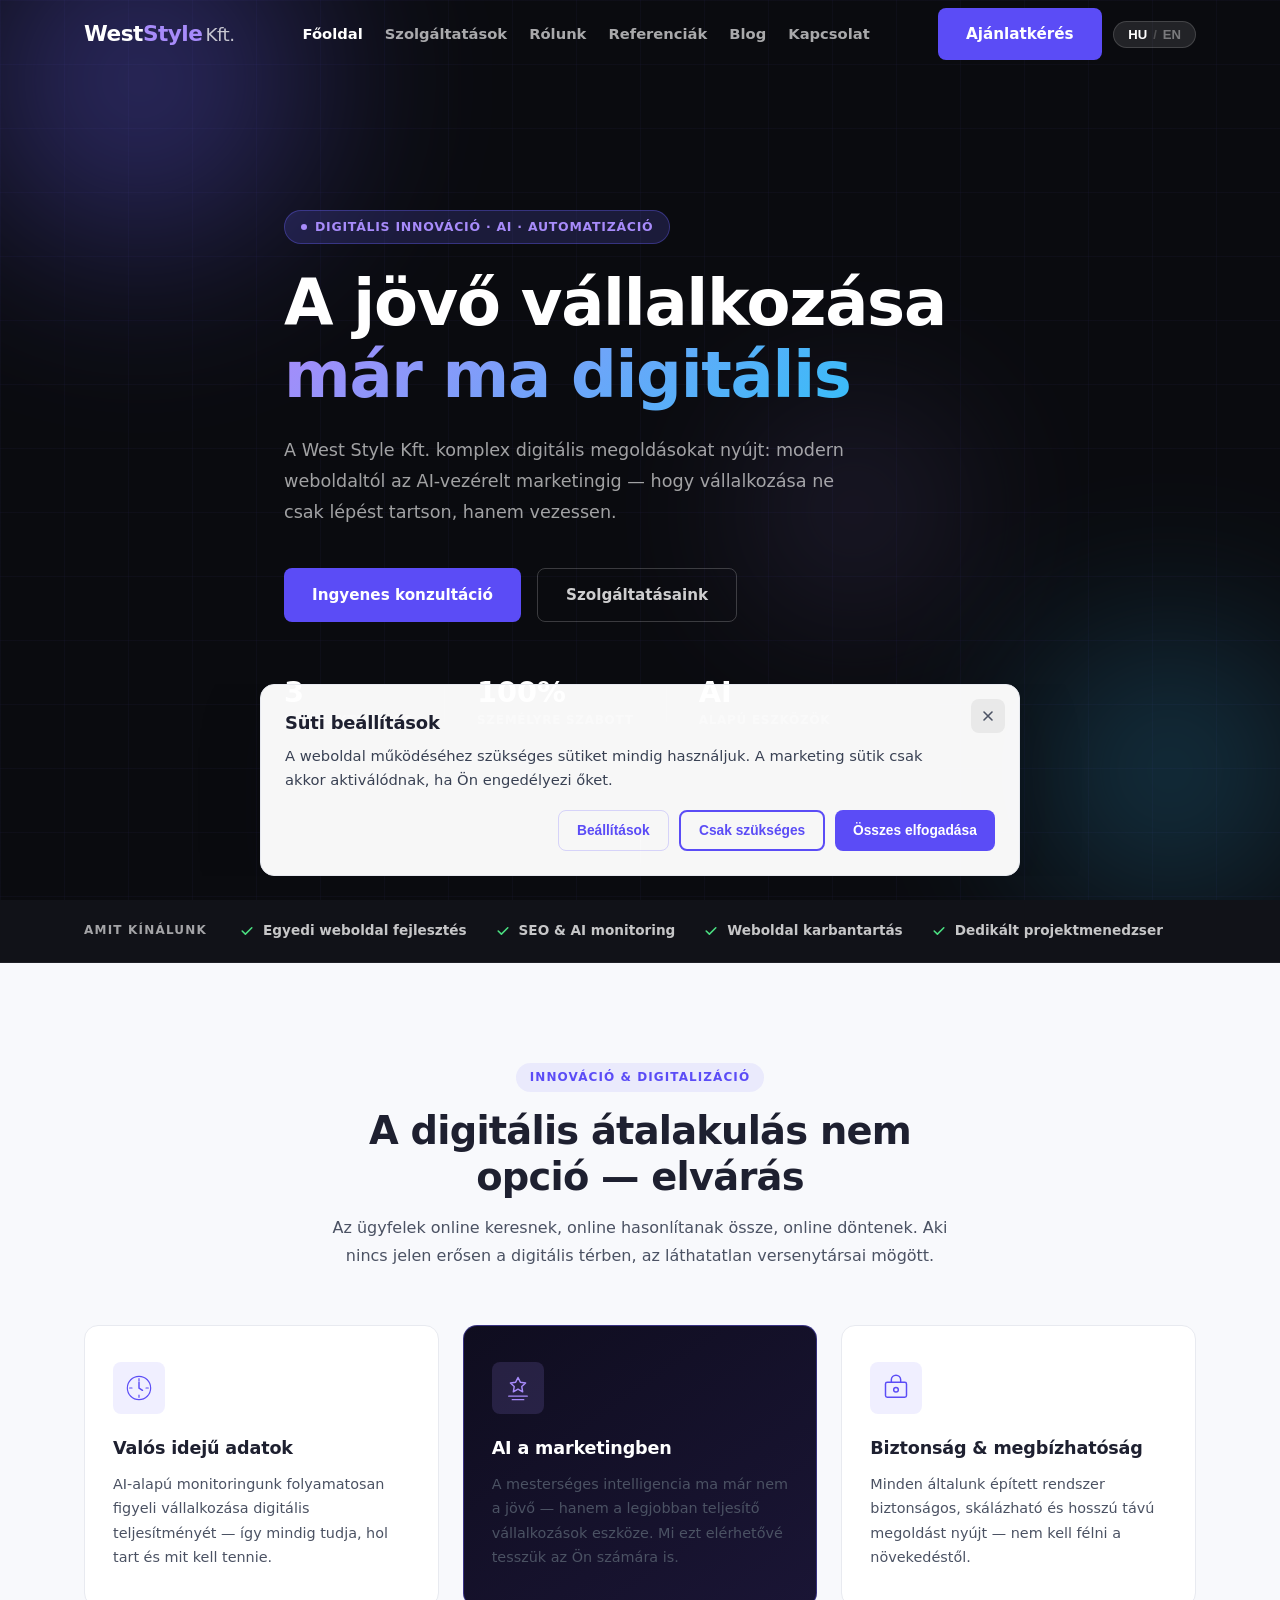
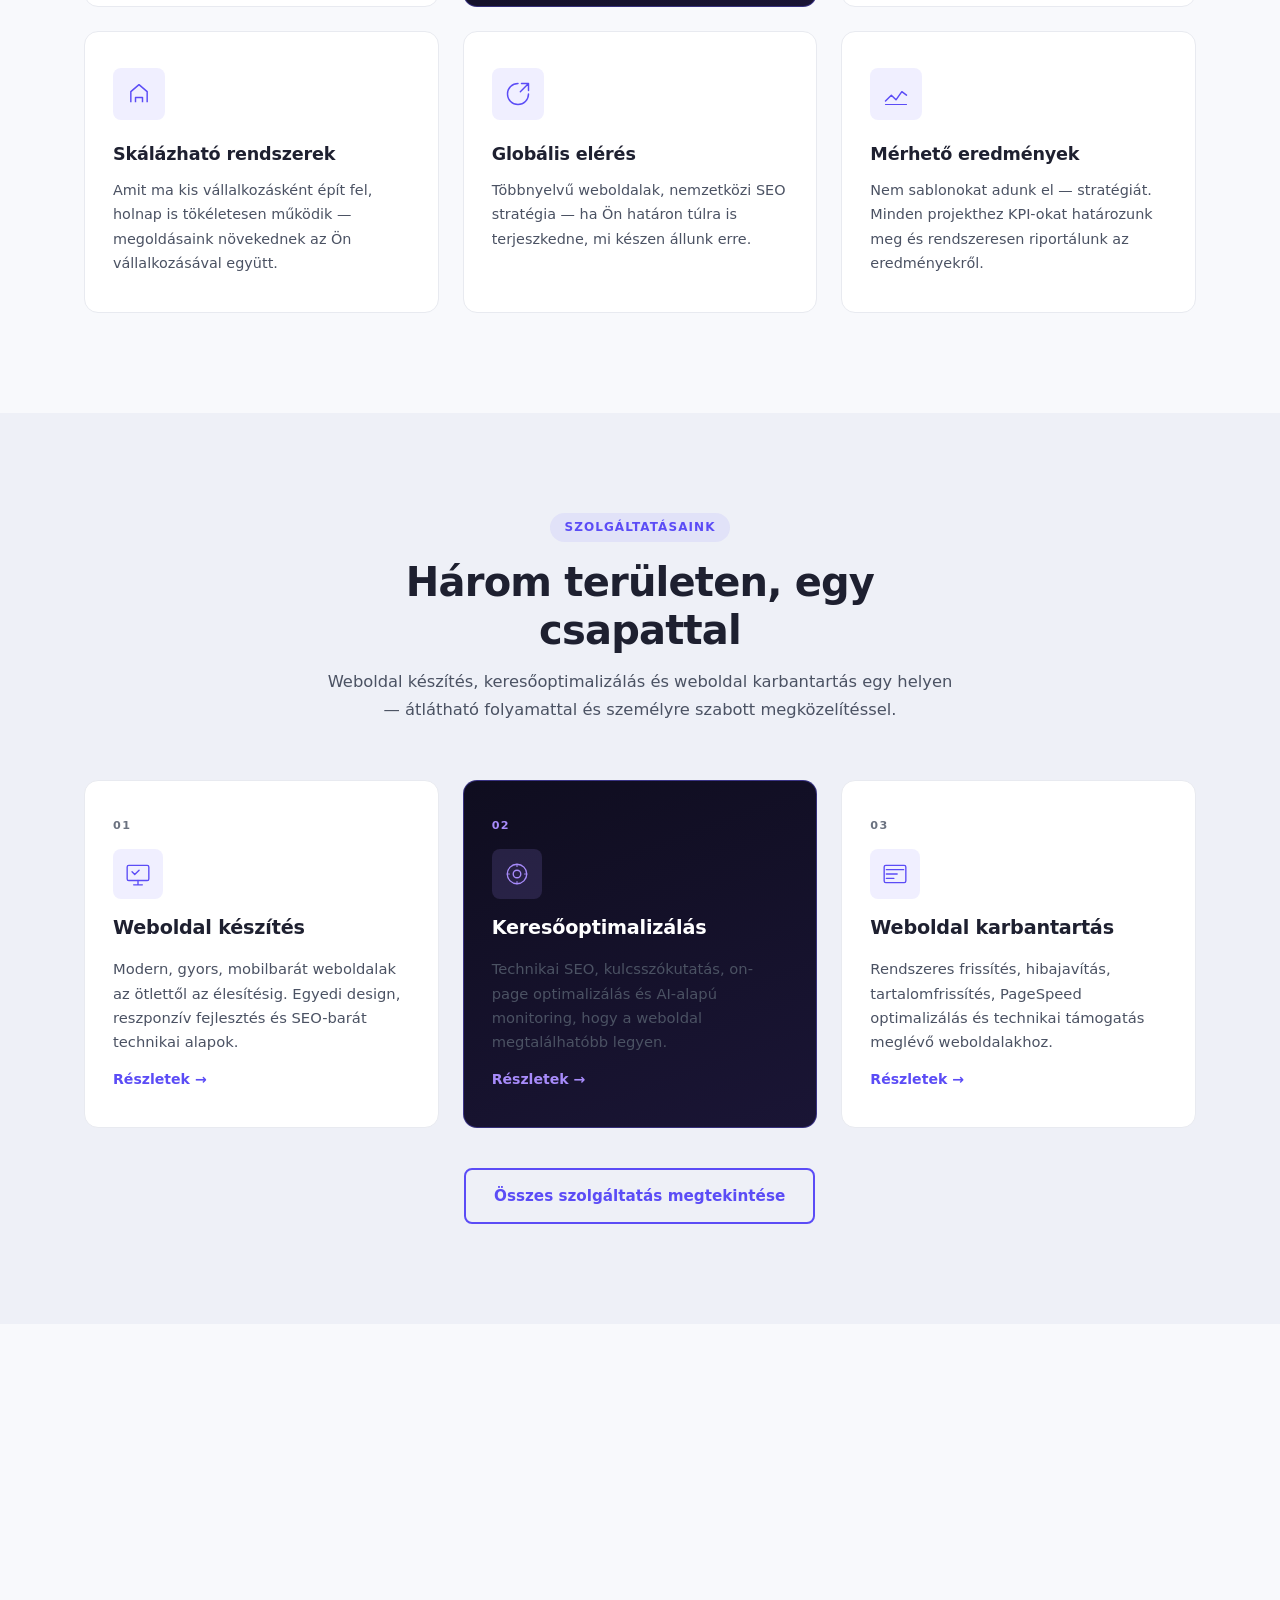
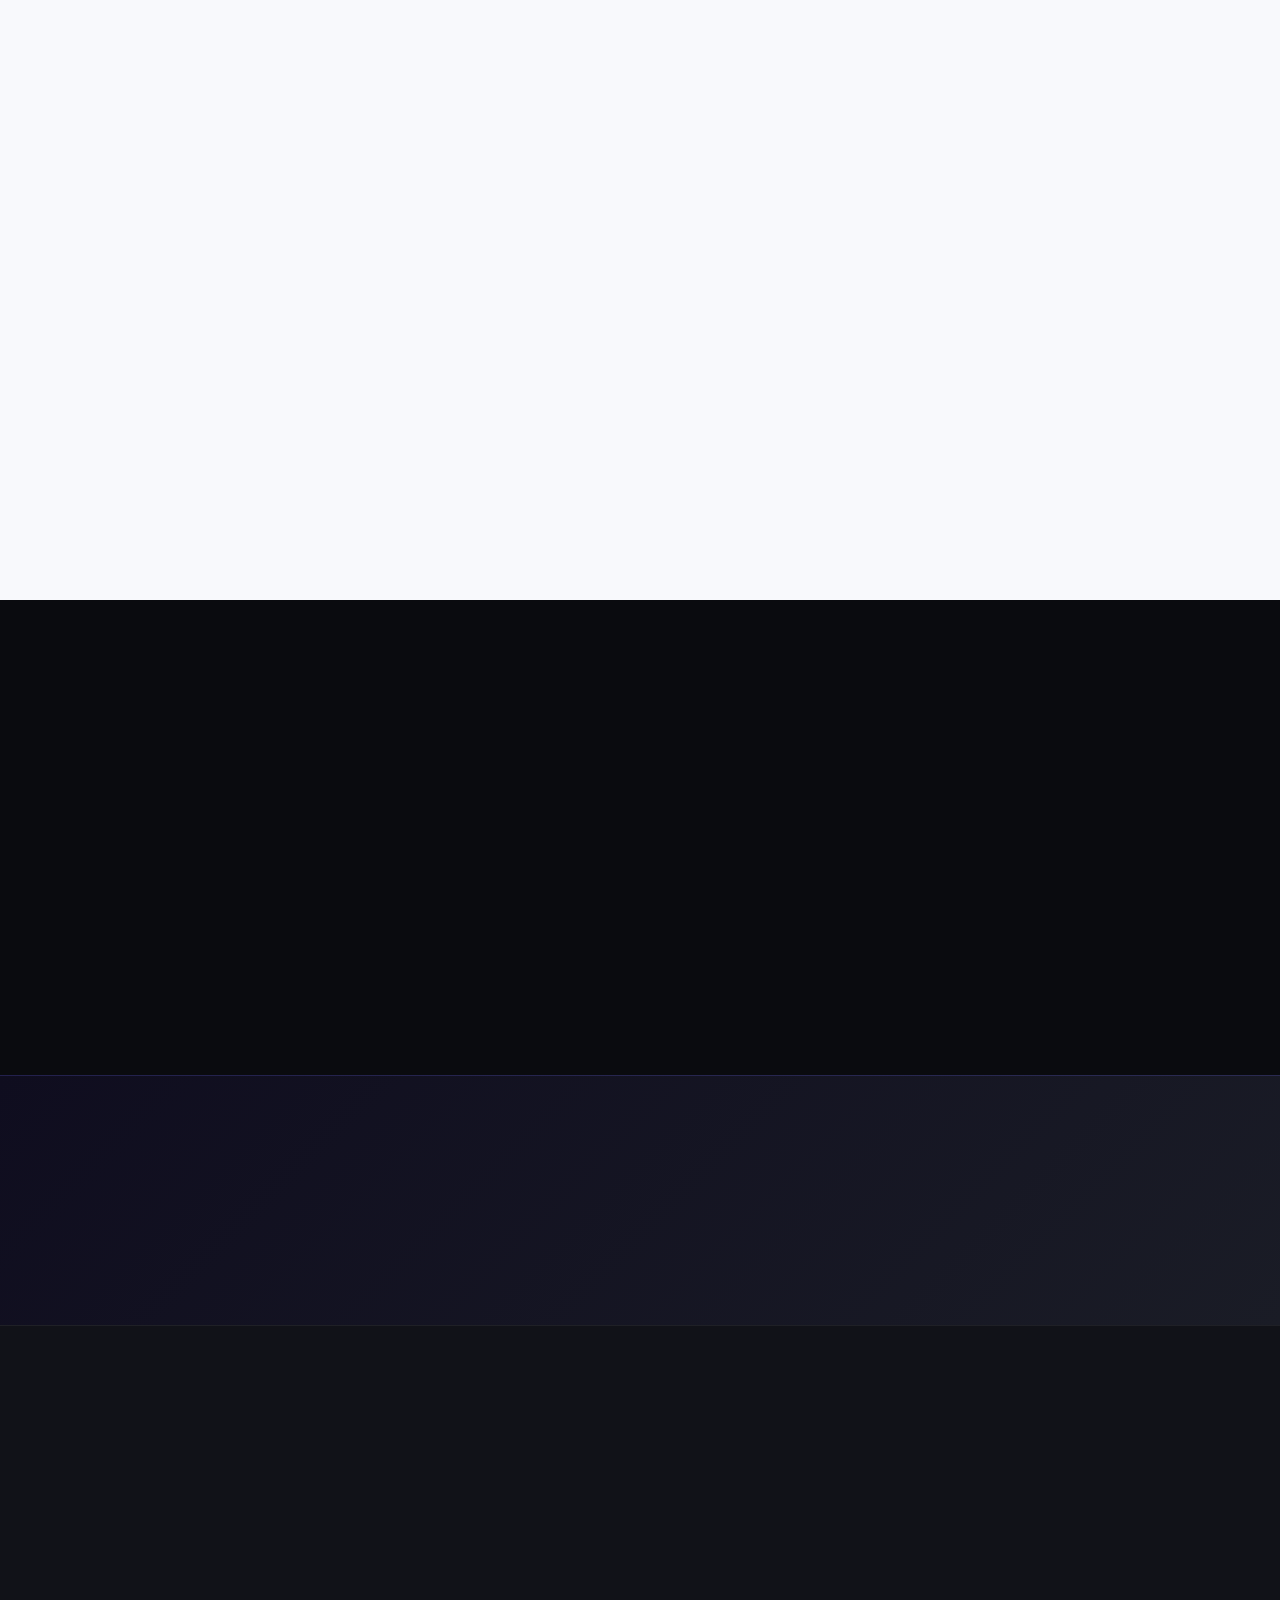
==== commit 39accd85: "Update page title and improve formatting" ====
--- a/index.html
+++ b/index.html
@@ -1,413 +1,413 @@
-﻿<!DOCTYPE html>
-<html lang="hu">
-<head>
-  <meta charset="UTF-8" />
-  <meta name="viewport" content="width=device-width, initial-scale=1.0" />
-  <title>Kapcsolat | Weboldal Készítés &amp; SEO Szolgáltatások | West Style Kft.</title>
-  <meta name="description" content="Ismerd meg a West Style Kft. csapatát! Weboldal készítés, SEO és AI marketing területén szerzett tapasztalatunkkal segítünk vállalkozásodnak az online sikerben." />
-  <link rel="canonical" href="https://weststylee.hu/" />
-  <style>
-    *,*::before,*::after{box-sizing:border-box;margin:0;padding:0}:root{--dark:#0a0b0f;--dark-2:#111218;--accent:#5b4cf6;--accent-2:#a78bfa;--accent-3:#38bdf8;--light:#f8f9fc;--text:#1e2030;--white:#fff;--radius-sm:8px;--transition:.25s cubic-bezier(.4,0,.2,1)}html{scroll-behavior:smooth;font-size:16px}body{font-family:system-ui,-apple-system,BlinkMacSystemFont,"Segoe UI",sans-serif;background:var(--light);color:var(--text);line-height:1.6;overflow-x:hidden}.container{width:100%;max-width:1160px;margin:0 auto;padding:0 24px}a{text-decoration:none;color:inherit}.navbar{position:fixed;top:0;left:0;right:0;z-index:100;padding:0;transition:background var(--transition),box-shadow var(--transition)}.navbar.scrolled{background:rgba(10,11,15,.92);backdrop-filter:blur(16px);box-shadow:0 1px 0 rgba(255,255,255,.06)}.nav-inner{display:flex;align-items:center;justify-content:space-between;height:68px}.logo{display:inline-flex;align-items:baseline;font-size:1.35rem;font-weight:700;letter-spacing:-.5px;white-space:nowrap}.logo-west{color:var(--white)}.logo-style{color:var(--accent-2)}.logo-kft{color:rgba(255,255,255,.74);font-weight:400;font-size:.85em;margin-left:3px}.nav-links{display:flex;gap:22px}.nav-links a{color:rgba(255,255,255,.65);font-size:.92rem;font-weight:600}.nav-links a:hover,.nav-links a.nav-active{color:var(--white)}.nav-right{display:flex;align-items:center;gap:12px}.btn{display:inline-flex;align-items:center;justify-content:center;gap:8px;padding:14px 28px;border-radius:var(--radius-sm);font-size:.95rem;font-weight:600;cursor:pointer;border:none}.btn-primary{background:var(--accent);color:var(--white)}.btn-sm{padding:8px 18px;font-size:.85rem}.btn-ghost{background:transparent;color:rgba(255,255,255,.8);border:1px solid rgba(255,255,255,.2)}.lang-toggle{background:rgba(255,255,255,.1);border:1px solid rgba(255,255,255,.15);border-radius:20px;padding:5px 14px;cursor:pointer;display:flex;align-items:center;gap:6px;font-size:.82rem;font-weight:600}.lang-hu,.lang-en{color:rgba(255,255,255,.4)}.lang-hu.active,.lang-en.active{color:var(--white)}.lang-sep{color:rgba(255,255,255,.2)}.hamburger{display:none;flex-direction:column;gap:5px;background:none;border:none;cursor:pointer;padding:4px}.hamburger span{display:block;width:24px;height:2px;background:var(--white);border-radius:2px}.hero,.page-hero{background:var(--dark);position:relative;overflow:hidden}.hero{min-height:100vh;display:flex;align-items:center;padding:120px 0 80px}.hero-bg,.page-hero-bg{position:absolute;inset:0;pointer-events:none}.hero-orb{position:absolute;border-radius:50%;filter:blur(80px);opacity:.45}.orb1{width:520px;height:520px;background:radial-gradient(circle,#6c63ff 0%,transparent 70%);top:-180px;left:-120px}.orb2{width:420px;height:420px;background:radial-gradient(circle,#38bdf8 0%,transparent 70%);bottom:-80px;right:-100px;opacity:.3}.orb3{width:300px;height:300px;background:radial-gradient(circle,#a78bfa 0%,transparent 70%);top:40%;left:55%;opacity:.2}.hero-grid{position:absolute;inset:0;background-image:linear-gradient(rgba(108,99,255,.04) 1px,transparent 1px),linear-gradient(90deg,rgba(108,99,255,.04) 1px,transparent 1px);background-size:64px 64px}.hero-content,.page-hero-content{position:relative;z-index:2}.hero-content{max-width:760px}.hero-badge{display:inline-flex;align-items:center;gap:8px;background:rgba(108,99,255,.18);border:1px solid rgba(108,99,255,.35);color:var(--accent-2);padding:6px 16px;border-radius:20px;font-size:.78rem;font-weight:600;letter-spacing:.06em;text-transform:uppercase;margin-bottom:24px}.hero-title{font-size:clamp(2.4rem,5.5vw,4rem);font-weight:700;line-height:1.12;color:var(--white);margin-bottom:24px;letter-spacing:-.02em}.gradient-text{background:linear-gradient(135deg,var(--accent-2) 0%,var(--accent-3) 100%);-webkit-background-clip:text;-webkit-text-fill-color:transparent;background-clip:text}.hero-sub{font-size:1.1rem;color:rgba(255,255,255,.62);max-width:580px;margin-bottom:40px;line-height:1.75}.hero-actions{display:flex;gap:16px;flex-wrap:wrap;margin-bottom:56px}.hero-stats{display:flex;align-items:center;gap:32px}.stat{display:flex;flex-direction:column;gap:4px}.stat-num{font-size:1.8rem;font-weight:700;color:var(--white);line-height:1}.stat-label{font-size:.75rem;color:rgba(255,255,255,.4);font-weight:600;letter-spacing:.06em;text-transform:uppercase}.stat-divider{width:1px;height:36px;background:rgba(255,255,255,.1)}.page-hero{padding:140px 0 72px}.breadcrumb{display:flex;align-items:center;gap:8px;font-size:.82rem;color:rgba(255,255,255,.35);margin-bottom:20px}.breadcrumb a{color:rgba(255,255,255,.35)}.breadcrumb span{color:rgba(255,255,255,.2)}.page-hero-content h1{font-size:clamp(2rem,4.5vw,3.2rem);font-weight:700;color:var(--white);letter-spacing:-.03em;margin-bottom:16px;line-height:1.15}.page-hero-content p{font-size:1.05rem;color:rgba(255,255,255,.55);max-width:520px;line-height:1.7}@media (max-width:960px){.nav-inner{gap:16px}.nav-links{display:none;position:absolute;top:68px;left:0;right:0;background:rgba(10,11,15,.96);backdrop-filter:blur(16px);flex-direction:column;padding:24px;gap:20px}.nav-links.open{display:flex}.hamburger{display:flex}}@media (max-width:720px){.btn-sm{display:none}.hero-stats{flex-wrap:wrap;gap:16px}.hero-orb{filter:blur(56px);opacity:.34}.hero-scroll{display:none}}@media (max-width:480px){.container{padding:0 18px}.nav-inner{gap:10px}.nav-right{gap:8px}.logo{font-size:1.2rem}.lang-toggle{padding:5px 10px}.hero-title{font-size:2rem}.hero-actions .btn{width:100%}.page-hero{padding:116px 0 56px}}
-  </style>
-  <link rel="preload" href="style.css" as="style" onload="this.onload=null;this.rel='stylesheet'" />
-  <noscript><link rel="stylesheet" href="style.css" /></noscript>
-  
-  
-  
-  
-  
-  
-  
-  
-  
-  
-  
-  <script type="application/ld+json">
-{
-  "@context": "https://schema.org",
-  "@type": "Organization",
-  "name": "West Style Kft.",
-  "url": "https://weststylee.hu",
-  "logo": "https://weststylee.hu/images/logo.png",
-  "description": "West Style Kft. weboldal készítéssel, keresőoptimalizálással és weboldal karbantartással segíti vállalkozásait a stabil online jelenlétben.",
-  "foundingLocation": {
-    "@type": "Place",
-    "address": {
-      "@type": "PostalAddress",
-      "addressCountry": "HU"
-    }
-  },
-  "knowsAbout": [
-    "Weboldal készítés",
-    "SEO optimalizálás",
-    "AI marketing",
-    "Reszponzív webdesign",
-    "Online marketing"
-  ],
-  "sameAs": [
-    "https://weststylee.hu/rolunk"
-  ]
-}
-</script>
-  <script type="application/ld+json">
-{
-  "@context": "https://schema.org",
-  "@type": "WebSite",
-  "name": "West Style Kft.",
-  "url": "https://weststylee.hu/",
-  "inLanguage": "hu-HU",
-  "publisher": {
-    "@type": "Organization",
-    "name": "West Style Kft.",
-    "url": "https://weststylee.hu/"
-  }
-}
-</script>
-</head>
-<body>
-
-  <!-- NAVBAR -->
-  <header class="navbar" id="navbar">
-    <div class="container nav-inner">
-      <a href="index.html" class="logo">
-        <span class="logo-west">West</span><span class="logo-style">Style</span>
-        <span class="logo-kft">Kft.</span>
-      </a>
-      <nav class="nav-links" id="nav-links">
-        <a href="index.html" class="nav-active" data-i18n="nav.home">Főoldal</a>
-        <a href="szolgaltatasok.html" data-i18n="nav.services">Szolgáltatások</a>
-        <a href="rolunk.html" data-i18n="nav.about">Rólunk</a>
-        <a href="referenciak.html" data-i18n="nav.references">Referenciák</a>
+﻿<!DOCTYPE html>
+<html lang="hu">
+<head>
+  <meta charset="UTF-8" />
+  <meta name="viewport" content="width=device-width, initial-scale=1.0" />
+  <title>Weboldal Készítés, SEO és AI Marketing | West Style Kft.</title>
+  <meta name="description" content="Ismerd meg a West Style Kft. csapatát! Weboldal készítés, SEO és AI marketing területén szerzett tapasztalatunkkal segítünk vállalkozásodnak az online sikerben." />
+  <link rel="canonical" href="https://weststylee.hu/" />
+  <style>
+    *,*::before,*::after{box-sizing:border-box;margin:0;padding:0}:root{--dark:#0a0b0f;--dark-2:#111218;--accent:#5b4cf6;--accent-2:#a78bfa;--accent-3:#38bdf8;--light:#f8f9fc;--text:#1e2030;--white:#fff;--radius-sm:8px;--transition:.25s cubic-bezier(.4,0,.2,1)}html{scroll-behavior:smooth;font-size:16px}body{font-family:system-ui,-apple-system,BlinkMacSystemFont,"Segoe UI",sans-serif;background:var(--light);color:var(--text);line-height:1.6;overflow-x:hidden}.container{width:100%;max-width:1160px;margin:0 auto;padding:0 24px}a{text-decoration:none;color:inherit}.navbar{position:fixed;top:0;left:0;right:0;z-index:100;padding:0;transition:background var(--transition),box-shadow var(--transition)}.navbar.scrolled{background:rgba(10,11,15,.92);backdrop-filter:blur(16px);box-shadow:0 1px 0 rgba(255,255,255,.06)}.nav-inner{display:flex;align-items:center;justify-content:space-between;height:68px}.logo{display:inline-flex;align-items:baseline;font-size:1.35rem;font-weight:700;letter-spacing:-.5px;white-space:nowrap}.logo-west{color:var(--white)}.logo-style{color:var(--accent-2)}.logo-kft{color:rgba(255,255,255,.74);font-weight:400;font-size:.85em;margin-left:3px}.nav-links{display:flex;gap:22px}.nav-links a{color:rgba(255,255,255,.65);font-size:.92rem;font-weight:600}.nav-links a:hover,.nav-links a.nav-active{color:var(--white)}.nav-right{display:flex;align-items:center;gap:12px}.btn{display:inline-flex;align-items:center;justify-content:center;gap:8px;padding:14px 28px;border-radius:var(--radius-sm);font-size:.95rem;font-weight:600;cursor:pointer;border:none}.btn-primary{background:var(--accent);color:var(--white)}.btn-sm{padding:8px 18px;font-size:.85rem}.btn-ghost{background:transparent;color:rgba(255,255,255,.8);border:1px solid rgba(255,255,255,.2)}.lang-toggle{background:rgba(255,255,255,.1);border:1px solid rgba(255,255,255,.15);border-radius:20px;padding:5px 14px;cursor:pointer;display:flex;align-items:center;gap:6px;font-size:.82rem;font-weight:600}.lang-hu,.lang-en{color:rgba(255,255,255,.4)}.lang-hu.active,.lang-en.active{color:var(--white)}.lang-sep{color:rgba(255,255,255,.2)}.hamburger{display:none;flex-direction:column;gap:5px;background:none;border:none;cursor:pointer;padding:4px}.hamburger span{display:block;width:24px;height:2px;background:var(--white);border-radius:2px}.hero,.page-hero{background:var(--dark);position:relative;overflow:hidden}.hero{min-height:100vh;display:flex;align-items:center;padding:120px 0 80px}.hero-bg,.page-hero-bg{position:absolute;inset:0;pointer-events:none}.hero-orb{position:absolute;border-radius:50%;filter:blur(80px);opacity:.45}.orb1{width:520px;height:520px;background:radial-gradient(circle,#6c63ff 0%,transparent 70%);top:-180px;left:-120px}.orb2{width:420px;height:420px;background:radial-gradient(circle,#38bdf8 0%,transparent 70%);bottom:-80px;right:-100px;opacity:.3}.orb3{width:300px;height:300px;background:radial-gradient(circle,#a78bfa 0%,transparent 70%);top:40%;left:55%;opacity:.2}.hero-grid{position:absolute;inset:0;background-image:linear-gradient(rgba(108,99,255,.04) 1px,transparent 1px),linear-gradient(90deg,rgba(108,99,255,.04) 1px,transparent 1px);background-size:64px 64px}.hero-content,.page-hero-content{position:relative;z-index:2}.hero-content{max-width:760px}.hero-badge{display:inline-flex;align-items:center;gap:8px;background:rgba(108,99,255,.18);border:1px solid rgba(108,99,255,.35);color:var(--accent-2);padding:6px 16px;border-radius:20px;font-size:.78rem;font-weight:600;letter-spacing:.06em;text-transform:uppercase;margin-bottom:24px}.hero-title{font-size:clamp(2.4rem,5.5vw,4rem);font-weight:700;line-height:1.12;color:var(--white);margin-bottom:24px;letter-spacing:-.02em}.gradient-text{background:linear-gradient(135deg,var(--accent-2) 0%,var(--accent-3) 100%);-webkit-background-clip:text;-webkit-text-fill-color:transparent;background-clip:text}.hero-sub{font-size:1.1rem;color:rgba(255,255,255,.62);max-width:580px;margin-bottom:40px;line-height:1.75}.hero-actions{display:flex;gap:16px;flex-wrap:wrap;margin-bottom:56px}.hero-stats{display:flex;align-items:center;gap:32px}.stat{display:flex;flex-direction:column;gap:4px}.stat-num{font-size:1.8rem;font-weight:700;color:var(--white);line-height:1}.stat-label{font-size:.75rem;color:rgba(255,255,255,.4);font-weight:600;letter-spacing:.06em;text-transform:uppercase}.stat-divider{width:1px;height:36px;background:rgba(255,255,255,.1)}.page-hero{padding:140px 0 72px}.breadcrumb{display:flex;align-items:center;gap:8px;font-size:.82rem;color:rgba(255,255,255,.35);margin-bottom:20px}.breadcrumb a{color:rgba(255,255,255,.35)}.breadcrumb span{color:rgba(255,255,255,.2)}.page-hero-content h1{font-size:clamp(2rem,4.5vw,3.2rem);font-weight:700;color:var(--white);letter-spacing:-.03em;margin-bottom:16px;line-height:1.15}.page-hero-content p{font-size:1.05rem;color:rgba(255,255,255,.55);max-width:520px;line-height:1.7}@media (max-width:960px){.nav-inner{gap:16px}.nav-links{display:none;position:absolute;top:68px;left:0;right:0;background:rgba(10,11,15,.96);backdrop-filter:blur(16px);flex-direction:column;padding:24px;gap:20px}.nav-links.open{display:flex}.hamburger{display:flex}}@media (max-width:720px){.btn-sm{display:none}.hero-stats{flex-wrap:wrap;gap:16px}.hero-orb{filter:blur(56px);opacity:.34}.hero-scroll{display:none}}@media (max-width:480px){.container{padding:0 18px}.nav-inner{gap:10px}.nav-right{gap:8px}.logo{font-size:1.2rem}.lang-toggle{padding:5px 10px}.hero-title{font-size:2rem}.hero-actions .btn{width:100%}.page-hero{padding:116px 0 56px}}
+  </style>
+  <link rel="preload" href="style.css" as="style" onload="this.onload=null;this.rel='stylesheet'" />
+  <noscript><link rel="stylesheet" href="style.css" /></noscript>
+  
+  
+  
+  
+  
+  
+  
+  
+  
+  
+  
+  <script type="application/ld+json">
+{
+  "@context": "https://schema.org",
+  "@type": "Organization",
+  "name": "West Style Kft.",
+  "url": "https://weststylee.hu",
+  "logo": "https://weststylee.hu/images/logo.png",
+  "description": "West Style Kft. weboldal készítéssel, keresőoptimalizálással és weboldal karbantartással segíti vállalkozásait a stabil online jelenlétben.",
+  "foundingLocation": {
+    "@type": "Place",
+    "address": {
+      "@type": "PostalAddress",
+      "addressCountry": "HU"
+    }
+  },
+  "knowsAbout": [
+    "Weboldal készítés",
+    "SEO optimalizálás",
+    "AI marketing",
+    "Reszponzív webdesign",
+    "Online marketing"
+  ],
+  "sameAs": [
+    "https://weststylee.hu/rolunk"
+  ]
+}
+</script>
+  <script type="application/ld+json">
+{
+  "@context": "https://schema.org",
+  "@type": "WebSite",
+  "name": "West Style Kft.",
+  "url": "https://weststylee.hu/",
+  "inLanguage": "hu-HU",
+  "publisher": {
+    "@type": "Organization",
+    "name": "West Style Kft.",
+    "url": "https://weststylee.hu/"
+  }
+}
+</script>
+</head>
+<body>
+
+  <!-- NAVBAR -->
+  <header class="navbar" id="navbar">
+    <div class="container nav-inner">
+      <a href="index.html" class="logo">
+        <span class="logo-west">West</span><span class="logo-style">Style</span>
+        <span class="logo-kft">Kft.</span>
+      </a>
+      <nav class="nav-links" id="nav-links">
+        <a href="index.html" class="nav-active" data-i18n="nav.home">Főoldal</a>
+        <a href="szolgaltatasok.html" data-i18n="nav.services">Szolgáltatások</a>
+        <a href="rolunk.html" data-i18n="nav.about">Rólunk</a>
+        <a href="referenciak.html" data-i18n="nav.references">Referenciák</a>
         <a href="blog.html">Blog</a>
-        <a href="kapcsolat.html" data-i18n="nav.contact">Kapcsolat</a>
-      </nav>
-      <div class="nav-right">
-        <a href="kapcsolat.html" class="btn btn-primary btn-sm" data-i18n="nav.cta">Ajánlatkérés</a>
-        <button class="lang-toggle" id="langToggle" type="button" aria-label="Nyelvváltás">
-          <span class="lang-hu active" id="langHU">HU</span>
-          <span class="lang-sep">/</span>
-          <span class="lang-en" id="langEN">EN</span>
-        </button>
-        <button class="hamburger" id="hamburger" type="button" aria-label="Menü megnyitása" aria-controls="nav-links" aria-expanded="false">
-          <span></span><span></span><span></span>
-        </button>
-      </div>
-    </div>
-  </header>
-
+        <a href="kapcsolat.html" data-i18n="nav.contact">Kapcsolat</a>
+      </nav>
+      <div class="nav-right">
+        <a href="kapcsolat.html" class="btn btn-primary btn-sm" data-i18n="nav.cta">Ajánlatkérés</a>
+        <button class="lang-toggle" id="langToggle" type="button" aria-label="Nyelvváltás">
+          <span class="lang-hu active" id="langHU">HU</span>
+          <span class="lang-sep">/</span>
+          <span class="lang-en" id="langEN">EN</span>
+        </button>
+        <button class="hamburger" id="hamburger" type="button" aria-label="Menü megnyitása" aria-controls="nav-links" aria-expanded="false">
+          <span></span><span></span><span></span>
+        </button>
+      </div>
+    </div>
+  </header>
+
   
   <main>
-<!-- HERO -->
-  <section class="hero" id="hero">
-    <div class="hero-bg">
-      <div class="hero-orb orb1"></div>
-      <div class="hero-orb orb2"></div>
-      <div class="hero-orb orb3"></div>
-      <div class="hero-grid"></div>
-    </div>
-    <div class="container hero-content">
-      <div class="hero-badge" data-i18n="hero.badge">Digitális Innováció · AI · Automatizáció</div>
-      <h1 class="hero-title">
-        <span data-i18n="hero.title1">A jövő vállalkozása</span><br />
-        <span class="gradient-text" data-i18n="hero.title2">már ma digitális</span>
-      </h1>
-      <p class="hero-sub" data-i18n="hero.sub">
-        A West Style Kft. komplex digitális megoldásokat nyújt: modern weboldaltól az AI-vezérelt
-        marketingig — hogy vállalkozása ne csak lépést tartson, hanem vezessen.
-      </p>
-      <div class="hero-actions">
-        <a href="kapcsolat.html" class="btn btn-primary" data-i18n="hero.cta">Ingyenes konzultáció</a>
-        <a href="szolgaltatasok.html" class="btn btn-ghost" data-i18n="hero.learn">Szolgáltatásaink</a>
-      </div>
-      <div class="hero-stats">
-        <div class="stat">
-          <span class="stat-num">3</span>
-          <span class="stat-label" data-i18n="hero.stat1">Fő szakterület</span>
-        </div>
-        <div class="stat-divider"></div>
-        <div class="stat">
-          <span class="stat-num">100%</span>
-          <span class="stat-label" data-i18n="hero.stat2">Személyre szabott</span>
-        </div>
-        <div class="stat-divider"></div>
-        <div class="stat">
-          <span class="stat-num">AI</span>
-          <span class="stat-label" data-i18n="hero.stat3">Alapú eszközök</span>
-        </div>
-      </div>
-    </div>
-    <div class="hero-scroll"><div class="scroll-line"></div></div>
-  </section>
-
-  <!-- TRUST BAR -->
-  <section class="trust-bar">
-    <div class="container trust-inner">
-      <span class="trust-label" data-i18n="trust.label">Amit kínálunk</span>
-      <div class="trust-items">
-        <div class="trust-item">
-          <svg viewBox="0 0 20 20" fill="currentColor"><path fill-rule="evenodd" d="M16.707 5.293a1 1 0 010 1.414l-8 8a1 1 0 01-1.414 0l-4-4a1 1 0 011.414-1.414L8 12.586l7.293-7.293a1 1 0 011.414 0z" clip-rule="evenodd"/></svg>
-          <span data-i18n="trust.i1">Egyedi weboldal fejlesztés</span>
-        </div>
-        <div class="trust-item">
-          <svg viewBox="0 0 20 20" fill="currentColor"><path fill-rule="evenodd" d="M16.707 5.293a1 1 0 010 1.414l-8 8a1 1 0 01-1.414 0l-4-4a1 1 0 011.414-1.414L8 12.586l7.293-7.293a1 1 0 011.414 0z" clip-rule="evenodd"/></svg>
-          <span data-i18n="trust.i2">SEO &amp; AI monitoring</span>
-        </div>
-        <div class="trust-item">
-          <svg viewBox="0 0 20 20" fill="currentColor"><path fill-rule="evenodd" d="M16.707 5.293a1 1 0 010 1.414l-8 8a1 1 0 01-1.414 0l-4-4a1 1 0 011.414-1.414L8 12.586l7.293-7.293a1 1 0 011.414 0z" clip-rule="evenodd"/></svg>
-          <span data-i18n="trust.i3">Weboldal karbantartás</span>
-        </div>
-        <div class="trust-item">
-          <svg viewBox="0 0 20 20" fill="currentColor"><path fill-rule="evenodd" d="M16.707 5.293a1 1 0 010 1.414l-8 8a1 1 0 01-1.414 0l-4-4a1 1 0 011.414-1.414L8 12.586l7.293-7.293a1 1 0 011.414 0z" clip-rule="evenodd"/></svg>
-          <span data-i18n="trust.i4">Dedikált projektmenedzser</span>
-        </div>
-      </div>
-    </div>
-  </section>
-
-  <!-- INNOVATION SECTION -->
-  <section class="innovation" id="innovation">
-    <div class="container">
-      <div class="inno-header fade-in">
-        <span class="section-tag" data-i18n="inno.tag">Innováció &amp; Digitalizáció</span>
-        <h2 data-i18n="inno.title">A digitális átalakulás nem opció — elvárás</h2>
-        <p data-i18n="inno.sub">Az ügyfelek online keresnek, online hasonlítanak össze, online döntenek. Aki nincs jelen erősen a digitális térben, az láthatatlan versenytársai mögött.</p>
-      </div>
-      <div class="inno-grid">
-        <div class="inno-card fade-in">
-          <div class="inno-icon">
-            <svg viewBox="0 0 48 48" fill="none"><circle cx="24" cy="24" r="20" stroke="currentColor" stroke-width="2"/><path d="M24 14v10l6 4" stroke="currentColor" stroke-width="2.5" stroke-linecap="round"/><path d="M8 24h4M36 24h4M24 8v4M24 36v4" stroke="currentColor" stroke-width="2" stroke-linecap="round"/></svg>
-          </div>
-          <h3 data-i18n="inno.c1.title">Valós idejű adatok</h3>
-          <p data-i18n="inno.c1.desc">AI-alapú monitoringunk folyamatosan figyeli vállalkozása digitális teljesítményét — így mindig tudja, hol tart és mit kell tennie.</p>
-        </div>
-        <div class="inno-card inno-featured fade-in">
-          <div class="inno-icon">
-            <svg viewBox="0 0 48 48" fill="none"><path d="M24 6l4 8 9 1.3-6.5 6.3 1.5 9L24 26l-8 4.6 1.5-9L11 15.3l9-1.3z" stroke="currentColor" stroke-width="2.5" stroke-linejoin="round"/><path d="M8 38h32M14 44h20" stroke="currentColor" stroke-width="2" stroke-linecap="round"/></svg>
-          </div>
-          <h3 data-i18n="inno.c2.title">AI a marketingben</h3>
-          <p data-i18n="inno.c2.desc">A mesterséges intelligencia ma már nem a jövő — hanem a legjobban teljesítő vállalkozások eszköze. Mi ezt elérhetővé tesszük az Ön számára is.</p>
-        </div>
-        <div class="inno-card fade-in">
-          <div class="inno-icon">
-            <svg viewBox="0 0 48 48" fill="none"><rect x="6" y="14" width="36" height="26" rx="3" stroke="currentColor" stroke-width="2.5"/><path d="M16 14V10a8 8 0 0116 0v4" stroke="currentColor" stroke-width="2.5" stroke-linecap="round"/><circle cx="24" cy="27" r="4" stroke="currentColor" stroke-width="2.5"/></svg>
-          </div>
-          <h3 data-i18n="inno.c3.title">Biztonság &amp; megbízhatóság</h3>
-          <p data-i18n="inno.c3.desc">Minden általunk épített rendszer biztonságos, skálázható és hosszú távú megoldást nyújt — nem kell félni a növekedéstől.</p>
-        </div>
-        <div class="inno-card fade-in">
-          <div class="inno-icon">
-            <svg viewBox="0 0 48 48" fill="none"><path d="M10 38V20l14-12 14 12v18" stroke="currentColor" stroke-width="2.5" stroke-linejoin="round"/><path d="M18 38v-8h12v8" stroke="currentColor" stroke-width="2.5" stroke-linejoin="round"/></svg>
-          </div>
-          <h3 data-i18n="inno.c4.title">Skálázható rendszerek</h3>
-          <p data-i18n="inno.c4.desc">Amit ma kis vállalkozásként épít fel, holnap is tökéletesen működik — megoldásaink növekednek az Ön vállalkozásával együtt.</p>
-        </div>
-        <div class="inno-card fade-in">
-          <div class="inno-icon">
-            <svg viewBox="0 0 48 48" fill="none"><path d="M24 6C14 6 6 14 6 24s8 18 18 18 18-8 18-18" stroke="currentColor" stroke-width="2.5" stroke-linecap="round"/><path d="M30 6l12 0 0 12M42 6L28 20" stroke="currentColor" stroke-width="2.5" stroke-linecap="round" stroke-linejoin="round"/></svg>
-          </div>
-          <h3 data-i18n="inno.c5.title">Globális elérés</h3>
-          <p data-i18n="inno.c5.desc">Többnyelvű weboldalak, nemzetközi SEO stratégia — ha Ön határon túlra is terjeszkedne, mi készen állunk erre.</p>
-        </div>
-        <div class="inno-card fade-in">
-          <div class="inno-icon">
-            <svg viewBox="0 0 48 48" fill="none"><path d="M6 36l10-10 8 8 10-14 8 6" stroke="currentColor" stroke-width="2.5" stroke-linecap="round" stroke-linejoin="round"/><path d="M6 42h36" stroke="currentColor" stroke-width="2" stroke-linecap="round"/></svg>
-          </div>
-          <h3 data-i18n="inno.c6.title">Mérhető eredmények</h3>
-          <p data-i18n="inno.c6.desc">Nem sablonokat adunk el — stratégiát. Minden projekthez KPI-okat határozunk meg és rendszeresen riportálunk az eredményekről.</p>
-        </div>
-      </div>
-    </div>
-  </section>
-
-  <!-- SERVICES TEASER -->
-  <section class="services-teaser" id="services">
-    <div class="container">
-      <div class="section-header fade-in">
-        <span class="section-tag" data-i18n="st.tag">Szolgáltatásaink</span>
-        <h2 data-i18n="st.title">Három területen, egy csapattal</h2>
-        <p data-i18n="st.sub">Teljeskörű digitális jelenlét, egyetlen megbízható partnertől.</p>
-      </div>
-      <div class="st-grid">
-
-        <div class="st-card fade-in">
-          <div class="st-num">01</div>
-          <div class="st-icon">
-            <svg viewBox="0 0 48 48" fill="none"><rect x="4" y="8" width="40" height="28" rx="3" stroke="currentColor" stroke-width="2.5"/><path d="M16 44h16M24 36v8" stroke="currentColor" stroke-width="2.5" stroke-linecap="round"/><path d="M13 20l5 5 8-8" stroke="currentColor" stroke-width="2.5" stroke-linecap="round" stroke-linejoin="round"/></svg>
-          </div>
+<!-- HERO -->
+  <section class="hero" id="hero">
+    <div class="hero-bg">
+      <div class="hero-orb orb1"></div>
+      <div class="hero-orb orb2"></div>
+      <div class="hero-orb orb3"></div>
+      <div class="hero-grid"></div>
+    </div>
+    <div class="container hero-content">
+      <div class="hero-badge" data-i18n="hero.badge">Digitális Innováció · AI · Automatizáció</div>
+      <h1 class="hero-title">
+        <span data-i18n="hero.title1">A jövő vállalkozása</span><br />
+        <span class="gradient-text" data-i18n="hero.title2">már ma digitális</span>
+      </h1>
+      <p class="hero-sub" data-i18n="hero.sub">
+        A West Style Kft. komplex digitális megoldásokat nyújt: modern weboldaltól az AI-vezérelt
+        marketingig — hogy vállalkozása ne csak lépést tartson, hanem vezessen.
+      </p>
+      <div class="hero-actions">
+        <a href="kapcsolat.html" class="btn btn-primary" data-i18n="hero.cta">Ingyenes konzultáció</a>
+        <a href="szolgaltatasok.html" class="btn btn-ghost" data-i18n="hero.learn">Szolgáltatásaink</a>
+      </div>
+      <div class="hero-stats">
+        <div class="stat">
+          <span class="stat-num">3</span>
+          <span class="stat-label" data-i18n="hero.stat1">Fő szakterület</span>
+        </div>
+        <div class="stat-divider"></div>
+        <div class="stat">
+          <span class="stat-num">100%</span>
+          <span class="stat-label" data-i18n="hero.stat2">Személyre szabott</span>
+        </div>
+        <div class="stat-divider"></div>
+        <div class="stat">
+          <span class="stat-num">AI</span>
+          <span class="stat-label" data-i18n="hero.stat3">Alapú eszközök</span>
+        </div>
+      </div>
+    </div>
+    <div class="hero-scroll"><div class="scroll-line"></div></div>
+  </section>
+
+  <!-- TRUST BAR -->
+  <section class="trust-bar">
+    <div class="container trust-inner">
+      <span class="trust-label" data-i18n="trust.label">Amit kínálunk</span>
+      <div class="trust-items">
+        <div class="trust-item">
+          <svg viewBox="0 0 20 20" fill="currentColor"><path fill-rule="evenodd" d="M16.707 5.293a1 1 0 010 1.414l-8 8a1 1 0 01-1.414 0l-4-4a1 1 0 011.414-1.414L8 12.586l7.293-7.293a1 1 0 011.414 0z" clip-rule="evenodd"/></svg>
+          <span data-i18n="trust.i1">Egyedi weboldal fejlesztés</span>
+        </div>
+        <div class="trust-item">
+          <svg viewBox="0 0 20 20" fill="currentColor"><path fill-rule="evenodd" d="M16.707 5.293a1 1 0 010 1.414l-8 8a1 1 0 01-1.414 0l-4-4a1 1 0 011.414-1.414L8 12.586l7.293-7.293a1 1 0 011.414 0z" clip-rule="evenodd"/></svg>
+          <span data-i18n="trust.i2">SEO &amp; AI monitoring</span>
+        </div>
+        <div class="trust-item">
+          <svg viewBox="0 0 20 20" fill="currentColor"><path fill-rule="evenodd" d="M16.707 5.293a1 1 0 010 1.414l-8 8a1 1 0 01-1.414 0l-4-4a1 1 0 011.414-1.414L8 12.586l7.293-7.293a1 1 0 011.414 0z" clip-rule="evenodd"/></svg>
+          <span data-i18n="trust.i3">Weboldal karbantartás</span>
+        </div>
+        <div class="trust-item">
+          <svg viewBox="0 0 20 20" fill="currentColor"><path fill-rule="evenodd" d="M16.707 5.293a1 1 0 010 1.414l-8 8a1 1 0 01-1.414 0l-4-4a1 1 0 011.414-1.414L8 12.586l7.293-7.293a1 1 0 011.414 0z" clip-rule="evenodd"/></svg>
+          <span data-i18n="trust.i4">Dedikált projektmenedzser</span>
+        </div>
+      </div>
+    </div>
+  </section>
+
+  <!-- INNOVATION SECTION -->
+  <section class="innovation" id="innovation">
+    <div class="container">
+      <div class="inno-header fade-in">
+        <span class="section-tag" data-i18n="inno.tag">Innováció &amp; Digitalizáció</span>
+        <h2 data-i18n="inno.title">A digitális átalakulás nem opció — elvárás</h2>
+        <p data-i18n="inno.sub">Az ügyfelek online keresnek, online hasonlítanak össze, online döntenek. Aki nincs jelen erősen a digitális térben, az láthatatlan versenytársai mögött.</p>
+      </div>
+      <div class="inno-grid">
+        <div class="inno-card fade-in">
+          <div class="inno-icon">
+            <svg viewBox="0 0 48 48" fill="none"><circle cx="24" cy="24" r="20" stroke="currentColor" stroke-width="2"/><path d="M24 14v10l6 4" stroke="currentColor" stroke-width="2.5" stroke-linecap="round"/><path d="M8 24h4M36 24h4M24 8v4M24 36v4" stroke="currentColor" stroke-width="2" stroke-linecap="round"/></svg>
+          </div>
+          <h3 data-i18n="inno.c1.title">Valós idejű adatok</h3>
+          <p data-i18n="inno.c1.desc">AI-alapú monitoringunk folyamatosan figyeli vállalkozása digitális teljesítményét — így mindig tudja, hol tart és mit kell tennie.</p>
+        </div>
+        <div class="inno-card inno-featured fade-in">
+          <div class="inno-icon">
+            <svg viewBox="0 0 48 48" fill="none"><path d="M24 6l4 8 9 1.3-6.5 6.3 1.5 9L24 26l-8 4.6 1.5-9L11 15.3l9-1.3z" stroke="currentColor" stroke-width="2.5" stroke-linejoin="round"/><path d="M8 38h32M14 44h20" stroke="currentColor" stroke-width="2" stroke-linecap="round"/></svg>
+          </div>
+          <h3 data-i18n="inno.c2.title">AI a marketingben</h3>
+          <p data-i18n="inno.c2.desc">A mesterséges intelligencia ma már nem a jövő — hanem a legjobban teljesítő vállalkozások eszköze. Mi ezt elérhetővé tesszük az Ön számára is.</p>
+        </div>
+        <div class="inno-card fade-in">
+          <div class="inno-icon">
+            <svg viewBox="0 0 48 48" fill="none"><rect x="6" y="14" width="36" height="26" rx="3" stroke="currentColor" stroke-width="2.5"/><path d="M16 14V10a8 8 0 0116 0v4" stroke="currentColor" stroke-width="2.5" stroke-linecap="round"/><circle cx="24" cy="27" r="4" stroke="currentColor" stroke-width="2.5"/></svg>
+          </div>
+          <h3 data-i18n="inno.c3.title">Biztonság &amp; megbízhatóság</h3>
+          <p data-i18n="inno.c3.desc">Minden általunk épített rendszer biztonságos, skálázható és hosszú távú megoldást nyújt — nem kell félni a növekedéstől.</p>
+        </div>
+        <div class="inno-card fade-in">
+          <div class="inno-icon">
+            <svg viewBox="0 0 48 48" fill="none"><path d="M10 38V20l14-12 14 12v18" stroke="currentColor" stroke-width="2.5" stroke-linejoin="round"/><path d="M18 38v-8h12v8" stroke="currentColor" stroke-width="2.5" stroke-linejoin="round"/></svg>
+          </div>
+          <h3 data-i18n="inno.c4.title">Skálázható rendszerek</h3>
+          <p data-i18n="inno.c4.desc">Amit ma kis vállalkozásként épít fel, holnap is tökéletesen működik — megoldásaink növekednek az Ön vállalkozásával együtt.</p>
+        </div>
+        <div class="inno-card fade-in">
+          <div class="inno-icon">
+            <svg viewBox="0 0 48 48" fill="none"><path d="M24 6C14 6 6 14 6 24s8 18 18 18 18-8 18-18" stroke="currentColor" stroke-width="2.5" stroke-linecap="round"/><path d="M30 6l12 0 0 12M42 6L28 20" stroke="currentColor" stroke-width="2.5" stroke-linecap="round" stroke-linejoin="round"/></svg>
+          </div>
+          <h3 data-i18n="inno.c5.title">Globális elérés</h3>
+          <p data-i18n="inno.c5.desc">Többnyelvű weboldalak, nemzetközi SEO stratégia — ha Ön határon túlra is terjeszkedne, mi készen állunk erre.</p>
+        </div>
+        <div class="inno-card fade-in">
+          <div class="inno-icon">
+            <svg viewBox="0 0 48 48" fill="none"><path d="M6 36l10-10 8 8 10-14 8 6" stroke="currentColor" stroke-width="2.5" stroke-linecap="round" stroke-linejoin="round"/><path d="M6 42h36" stroke="currentColor" stroke-width="2" stroke-linecap="round"/></svg>
+          </div>
+          <h3 data-i18n="inno.c6.title">Mérhető eredmények</h3>
+          <p data-i18n="inno.c6.desc">Nem sablonokat adunk el — stratégiát. Minden projekthez KPI-okat határozunk meg és rendszeresen riportálunk az eredményekről.</p>
+        </div>
+      </div>
+    </div>
+  </section>
+
+  <!-- SERVICES TEASER -->
+  <section class="services-teaser" id="services">
+    <div class="container">
+      <div class="section-header fade-in">
+        <span class="section-tag" data-i18n="st.tag">Szolgáltatásaink</span>
+        <h2 data-i18n="st.title">Három területen, egy csapattal</h2>
+        <p data-i18n="st.sub">Teljeskörű digitális jelenlét, egyetlen megbízható partnertől.</p>
+      </div>
+      <div class="st-grid">
+
+        <div class="st-card fade-in">
+          <div class="st-num">01</div>
+          <div class="st-icon">
+            <svg viewBox="0 0 48 48" fill="none"><rect x="4" y="8" width="40" height="28" rx="3" stroke="currentColor" stroke-width="2.5"/><path d="M16 44h16M24 36v8" stroke="currentColor" stroke-width="2.5" stroke-linecap="round"/><path d="M13 20l5 5 8-8" stroke="currentColor" stroke-width="2.5" stroke-linecap="round" stroke-linejoin="round"/></svg>
+          </div>
           <h3>Weboldal készítés</h3>
           <p>Modern, gyors, mobilbarát weboldalak az ötlettől az élesítésig. Egyedi design, reszponzív fejlesztés és SEO-barát technikai alapok.</p>
-          <a href="weboldal-keszites.html" class="st-link" aria-label="Weboldal készítés részletei" data-i18n-aria-label="st.s1.moreLabel">Részletek →</a>
-        </div>
-
-        <div class="st-card st-featured fade-in">
-          <div class="st-num">02</div>
-          <div class="st-icon">
-            <svg viewBox="0 0 48 48" fill="none"><circle cx="24" cy="24" r="18" stroke="currentColor" stroke-width="2.5"/><circle cx="24" cy="24" r="7" stroke="currentColor" stroke-width="2.5"/><path d="M24 6v4M24 38v4M6 24h4M38 24h4" stroke="currentColor" stroke-width="2" stroke-linecap="round"/></svg>
-          </div>
+          <a href="weboldal-keszites.html" class="st-link" aria-label="Weboldal készítés részletei" data-i18n-aria-label="st.s1.moreLabel">Részletek →</a>
+        </div>
+
+        <div class="st-card st-featured fade-in">
+          <div class="st-num">02</div>
+          <div class="st-icon">
+            <svg viewBox="0 0 48 48" fill="none"><circle cx="24" cy="24" r="18" stroke="currentColor" stroke-width="2.5"/><circle cx="24" cy="24" r="7" stroke="currentColor" stroke-width="2.5"/><path d="M24 6v4M24 38v4M6 24h4M38 24h4" stroke="currentColor" stroke-width="2" stroke-linecap="round"/></svg>
+          </div>
           <h3>Keresőoptimalizálás</h3>
           <p>Technikai SEO, kulcsszókutatás, on-page optimalizálás és AI-alapú monitoring, hogy a weboldal megtalálhatóbb legyen.</p>
-          <a href="keresooptimalizalas.html" class="st-link" aria-label="Keresőoptimalizálás részletei" data-i18n-aria-label="st.s2.moreLabel">Részletek →</a>
-        </div>
-
-        <div class="st-card fade-in">
-          <div class="st-num">03</div>
-          <div class="st-icon">
-            <svg viewBox="0 0 48 48" fill="none"><rect x="4" y="8" width="40" height="32" rx="3" stroke="currentColor" stroke-width="2.5"/><path d="M8 16h32M8 24h20M8 32h14" stroke="currentColor" stroke-width="2.5" stroke-linecap="round"/></svg>
-          </div>
+          <a href="keresooptimalizalas.html" class="st-link" aria-label="Keresőoptimalizálás részletei" data-i18n-aria-label="st.s2.moreLabel">Részletek →</a>
+        </div>
+
+        <div class="st-card fade-in">
+          <div class="st-num">03</div>
+          <div class="st-icon">
+            <svg viewBox="0 0 48 48" fill="none"><rect x="4" y="8" width="40" height="32" rx="3" stroke="currentColor" stroke-width="2.5"/><path d="M8 16h32M8 24h20M8 32h14" stroke="currentColor" stroke-width="2.5" stroke-linecap="round"/></svg>
+          </div>
           <h3>Weboldal karbantartás</h3>
           <p>Rendszeres frissítés, hibajavítás, tartalomfrissítés, PageSpeed optimalizálás és technikai támogatás meglévő weboldalakhoz.</p>
-          <a href="weboldal-karbantartas.html" class="st-link" aria-label="Weboldal karbantartás részletei" data-i18n-aria-label="st.s3.moreLabel">Részletek →</a>
-        </div>
-
-      </div>
-      <div class="st-cta fade-in">
-        <a href="szolgaltatasok.html" class="btn btn-outline" data-i18n="st.all">Összes szolgáltatás megtekintése</a>
-      </div>
-    </div>
-  </section>
-
-  <!-- ABOUT / COMPANY -->
-  <section class="company" id="about">
-    <div class="container company-inner">
-      <div class="company-text fade-in">
-        <span class="section-tag" data-i18n="co.tag">Rólunk</span>
-        <h2 data-i18n="co.title">West Style Kft. — több mint egy ügynökség</h2>
-        <p data-i18n="co.desc1">Nem sablonmegoldásokat értékesítünk. Minden ügyfélhez egyedileg közelítünk: megértjük az üzleti céljait, megvizsgáljuk a piacát, majd egy komplex digitális stratégiát dolgozunk ki — és véghez is visszük.</p>
-        <p data-i18n="co.desc2">Csapatunk folyamatosan képzi magát a legújabb digitális trendekben és AI-eszközökben, hogy mindig a leghatékonyabb megoldást tudjuk nyújtani.</p>
-        <div class="company-values">
-          <div class="cv-item">
-            <span class="cv-num">01</span>
-            <div>
-              <strong data-i18n="cv1.t">Átláthatóság</strong>
-              <span data-i18n="cv1.d">Folyamatos kommunikáció, nincsenek rejtett költségek.</span>
-            </div>
-          </div>
-          <div class="cv-item">
-            <span class="cv-num">02</span>
-            <div>
-              <strong data-i18n="cv2.t">Eredményorientált</strong>
-              <span data-i18n="cv2.d">Mérjük és optimalizáljuk a közös munkánk hatását.</span>
-            </div>
-          </div>
-          <div class="cv-item">
-            <span class="cv-num">03</span>
-            <div>
-              <strong data-i18n="cv3.t">Hosszú távú partnerség</strong>
-              <span data-i18n="cv3.d">Nem projektet adunk el — valódi partneri kapcsolatot.</span>
-            </div>
-          </div>
-        </div>
-        <a href="rolunk.html" class="btn btn-primary" data-i18n="co.cta">Ismerjen meg minket</a>
-      </div>
-      <div class="company-visual fade-in">
-        <div class="cv-graphic">
-          <div class="cvg-ring r1"></div>
-          <div class="cvg-ring r2"></div>
-          <div class="cvg-ring r3"></div>
-          <div class="cvg-center"><span>W</span></div>
-          <div class="cvg-dot d1"></div>
-          <div class="cvg-dot d2"></div>
-          <div class="cvg-dot d3"></div>
-          <div class="cvg-dot d4"></div>
-          <div class="cvg-label l1" data-i18n="cvl.web">Web</div>
-          <div class="cvg-label l4" data-i18n="cvl.seo">SEO</div>
-          <div class="cvg-label l3" data-i18n="cvl.ai">AI</div>
-          <div class="cvg-label l2" data-i18n="cvl.mkt">Marketing</div>
-        </div>
-      </div>
-    </div>
-  </section>
-
-  <!-- PROCESS STRIP -->
-  <section class="process">
-    <div class="container">
-      <div class="section-header fade-in">
-        <span class="section-tag" data-i18n="proc.tag">Hogyan dolgozunk?</span>
-        <h2 data-i18n="proc.title">Egyszerű, átlátható folyamat</h2>
-      </div>
-      <div class="proc-steps">
-        <div class="proc-step fade-in">
-          <div class="ps-num">1</div>
-          <h3 data-i18n="ps1.t">Konzultáció</h3>
-          <p data-i18n="ps1.d">Megismerjük vállalkozását, céljait és jelenlegi helyzetét.</p>
-        </div>
-        <div class="proc-arrow">→</div>
-        <div class="proc-step fade-in">
-          <div class="ps-num">2</div>
-          <h3 data-i18n="ps2.t">Stratégia</h3>
-          <p data-i18n="ps2.d">Egyedi digitális stratégiát dolgozunk ki az Ön céljaihoz.</p>
-        </div>
-        <div class="proc-arrow">→</div>
-        <div class="proc-step fade-in">
-          <div class="ps-num">3</div>
-          <h3 data-i18n="ps3.t">Kivitelezés</h3>
-          <p data-i18n="ps3.d">Megvalósítjuk a tervet — határidőre, teljes átláthatósággal.</p>
-        </div>
-        <div class="proc-arrow">→</div>
-        <div class="proc-step fade-in">
-          <div class="ps-num">4</div>
-          <h3 data-i18n="ps4.t">Optimalizálás</h3>
-          <p data-i18n="ps4.d">Mérjük az eredményeket és folyamatosan fejlesztünk.</p>
-        </div>
-      </div>
-    </div>
-  </section>
-
-  <!-- CTA BANNER -->
-  <section class="cta-banner">
-    <div class="container cta-inner fade-in">
-      <div class="cta-text">
-        <h2 data-i18n="cta.title">Készen áll a digitális ugrásra?</h2>
-        <p data-i18n="cta.sub">Kérjen ingyenes konzultációt — 24 órán belül visszahívjuk.</p>
-      </div>
-      <a href="kapcsolat.html" class="btn btn-primary btn-lg" data-i18n="cta.btn">Kapcsolatfelvétel</a>
-    </div>
-  </section>
-
+          <a href="weboldal-karbantartas.html" class="st-link" aria-label="Weboldal karbantartás részletei" data-i18n-aria-label="st.s3.moreLabel">Részletek →</a>
+        </div>
+
+      </div>
+      <div class="st-cta fade-in">
+        <a href="szolgaltatasok.html" class="btn btn-outline" data-i18n="st.all">Összes szolgáltatás megtekintése</a>
+      </div>
+    </div>
+  </section>
+
+  <!-- ABOUT / COMPANY -->
+  <section class="company" id="about">
+    <div class="container company-inner">
+      <div class="company-text fade-in">
+        <span class="section-tag" data-i18n="co.tag">Rólunk</span>
+        <h2 data-i18n="co.title">West Style Kft. — több mint egy ügynökség</h2>
+        <p data-i18n="co.desc1">Nem sablonmegoldásokat értékesítünk. Minden ügyfélhez egyedileg közelítünk: megértjük az üzleti céljait, megvizsgáljuk a piacát, majd egy komplex digitális stratégiát dolgozunk ki — és véghez is visszük.</p>
+        <p data-i18n="co.desc2">Csapatunk folyamatosan képzi magát a legújabb digitális trendekben és AI-eszközökben, hogy mindig a leghatékonyabb megoldást tudjuk nyújtani.</p>
+        <div class="company-values">
+          <div class="cv-item">
+            <span class="cv-num">01</span>
+            <div>
+              <strong data-i18n="cv1.t">Átláthatóság</strong>
+              <span data-i18n="cv1.d">Folyamatos kommunikáció, nincsenek rejtett költségek.</span>
+            </div>
+          </div>
+          <div class="cv-item">
+            <span class="cv-num">02</span>
+            <div>
+              <strong data-i18n="cv2.t">Eredményorientált</strong>
+              <span data-i18n="cv2.d">Mérjük és optimalizáljuk a közös munkánk hatását.</span>
+            </div>
+          </div>
+          <div class="cv-item">
+            <span class="cv-num">03</span>
+            <div>
+              <strong data-i18n="cv3.t">Hosszú távú partnerség</strong>
+              <span data-i18n="cv3.d">Nem projektet adunk el — valódi partneri kapcsolatot.</span>
+            </div>
+          </div>
+        </div>
+        <a href="rolunk.html" class="btn btn-primary" data-i18n="co.cta">Ismerjen meg minket</a>
+      </div>
+      <div class="company-visual fade-in">
+        <div class="cv-graphic">
+          <div class="cvg-ring r1"></div>
+          <div class="cvg-ring r2"></div>
+          <div class="cvg-ring r3"></div>
+          <div class="cvg-center"><span>W</span></div>
+          <div class="cvg-dot d1"></div>
+          <div class="cvg-dot d2"></div>
+          <div class="cvg-dot d3"></div>
+          <div class="cvg-dot d4"></div>
+          <div class="cvg-label l1" data-i18n="cvl.web">Web</div>
+          <div class="cvg-label l4" data-i18n="cvl.seo">SEO</div>
+          <div class="cvg-label l3" data-i18n="cvl.ai">AI</div>
+          <div class="cvg-label l2" data-i18n="cvl.mkt">Marketing</div>
+        </div>
+      </div>
+    </div>
+  </section>
+
+  <!-- PROCESS STRIP -->
+  <section class="process">
+    <div class="container">
+      <div class="section-header fade-in">
+        <span class="section-tag" data-i18n="proc.tag">Hogyan dolgozunk?</span>
+        <h2 data-i18n="proc.title">Egyszerű, átlátható folyamat</h2>
+      </div>
+      <div class="proc-steps">
+        <div class="proc-step fade-in">
+          <div class="ps-num">1</div>
+          <h3 data-i18n="ps1.t">Konzultáció</h3>
+          <p data-i18n="ps1.d">Megismerjük vállalkozását, céljait és jelenlegi helyzetét.</p>
+        </div>
+        <div class="proc-arrow">→</div>
+        <div class="proc-step fade-in">
+          <div class="ps-num">2</div>
+          <h3 data-i18n="ps2.t">Stratégia</h3>
+          <p data-i18n="ps2.d">Egyedi digitális stratégiát dolgozunk ki az Ön céljaihoz.</p>
+        </div>
+        <div class="proc-arrow">→</div>
+        <div class="proc-step fade-in">
+          <div class="ps-num">3</div>
+          <h3 data-i18n="ps3.t">Kivitelezés</h3>
+          <p data-i18n="ps3.d">Megvalósítjuk a tervet — határidőre, teljes átláthatósággal.</p>
+        </div>
+        <div class="proc-arrow">→</div>
+        <div class="proc-step fade-in">
+          <div class="ps-num">4</div>
+          <h3 data-i18n="ps4.t">Optimalizálás</h3>
+          <p data-i18n="ps4.d">Mérjük az eredményeket és folyamatosan fejlesztünk.</p>
+        </div>
+      </div>
+    </div>
+  </section>
+
+  <!-- CTA BANNER -->
+  <section class="cta-banner">
+    <div class="container cta-inner fade-in">
+      <div class="cta-text">
+        <h2 data-i18n="cta.title">Készen áll a digitális ugrásra?</h2>
+        <p data-i18n="cta.sub">Kérjen ingyenes konzultációt — 24 órán belül visszahívjuk.</p>
+      </div>
+      <a href="kapcsolat.html" class="btn btn-primary btn-lg" data-i18n="cta.btn">Kapcsolatfelvétel</a>
+    </div>
+  </section>
+
   <!-- FOOTER -->
   </main>
-
-  <footer class="footer">
-    <div class="container footer-inner">
-      <div class="footer-top">
-        <div class="footer-brand">
-          <a href="index.html" class="logo">
-            <span class="logo-west">West</span><span class="logo-style">Style</span>
-            <span class="logo-kft">Kft.</span>
-          </a>
-          <p data-i18n="footer.tagline">Digitális megoldások, valódi eredmények.</p>
-        </div>
-        <div class="footer-nav">
-          <span class="fn-title" data-i18n="footer.nav">Navigáció</span>
-          <a href="index.html" data-i18n="nav.home">Főoldal</a>
-          <a href="szolgaltatasok.html" data-i18n="nav.services">Szolgáltatások</a>
-          <a href="rolunk.html" data-i18n="nav.about">Rólunk</a>
-          <a href="referenciak.html" data-i18n="nav.references">Referenciák</a>
+
+  <footer class="footer">
+    <div class="container footer-inner">
+      <div class="footer-top">
+        <div class="footer-brand">
+          <a href="index.html" class="logo">
+            <span class="logo-west">West</span><span class="logo-style">Style</span>
+            <span class="logo-kft">Kft.</span>
+          </a>
+          <p data-i18n="footer.tagline">Digitális megoldások, valódi eredmények.</p>
+        </div>
+        <div class="footer-nav">
+          <span class="fn-title" data-i18n="footer.nav">Navigáció</span>
+          <a href="index.html" data-i18n="nav.home">Főoldal</a>
+          <a href="szolgaltatasok.html" data-i18n="nav.services">Szolgáltatások</a>
+          <a href="rolunk.html" data-i18n="nav.about">Rólunk</a>
+          <a href="referenciak.html" data-i18n="nav.references">Referenciák</a>
           <a href="blog.html">Blog</a>
-        <a href="kapcsolat.html" data-i18n="nav.contact">Kapcsolat</a>
-          <a href="aszf.html" data-i18n="legal.terms">ÁSZF</a>
-          <a href="adatvedelem.html" data-i18n="legal.privacy">Adatvédelmi tájékoztató</a>
-        </div>
-        <div class="footer-nav">
-          <span class="fn-title" data-i18n="footer.services">Szolgáltatások</span>
-          <a href="weboldal-keszites.html">Weboldal készítés</a>
-          <a href="keresooptimalizalas.html">Keresőoptimalizálás</a>
-          <a href="weboldal-karbantartas.html">Weboldal karbantartás</a>
-        </div>
-        <div class="footer-contact-col">
-          <span class="fn-title" data-i18n="footer.contactTitle">Elérhetőség</span>
-          <a href="mailto:info@weststylee.hu">info@weststylee.hu</a>
-          <a href="tel:+36306397354">+36 30 639 7354</a>
-        </div>
-      </div>
-      <div class="footer-bottom">
-        <p class="footer-copy">© 2026 West Style Kft. <span data-i18n="footer.rights">Minden jog fenntartva.</span></p>
-      </div>
-    </div>
-  </footer>
-
-  <script src="script.min.js" defer></script>
-</body>
-</html>
-
-
+        <a href="kapcsolat.html" data-i18n="nav.contact">Kapcsolat</a>
+          <a href="aszf.html" data-i18n="legal.terms">ÁSZF</a>
+          <a href="adatvedelem.html" data-i18n="legal.privacy">Adatvédelmi tájékoztató</a>
+        </div>
+        <div class="footer-nav">
+          <span class="fn-title" data-i18n="footer.services">Szolgáltatások</span>
+          <a href="weboldal-keszites.html">Weboldal készítés</a>
+          <a href="keresooptimalizalas.html">Keresőoptimalizálás</a>
+          <a href="weboldal-karbantartas.html">Weboldal karbantartás</a>
+        </div>
+        <div class="footer-contact-col">
+          <span class="fn-title" data-i18n="footer.contactTitle">Elérhetőség</span>
+          <a href="mailto:info@weststylee.hu">info@weststylee.hu</a>
+          <a href="tel:+36306397354">+36 30 639 7354</a>
+        </div>
+      </div>
+      <div class="footer-bottom">
+        <p class="footer-copy">© 2026 West Style Kft. <span data-i18n="footer.rights">Minden jog fenntartva.</span></p>
+      </div>
+    </div>
+  </footer>
+
+  <script src="script.min.js" defer></script>
+</body>
+</html>
+
+
